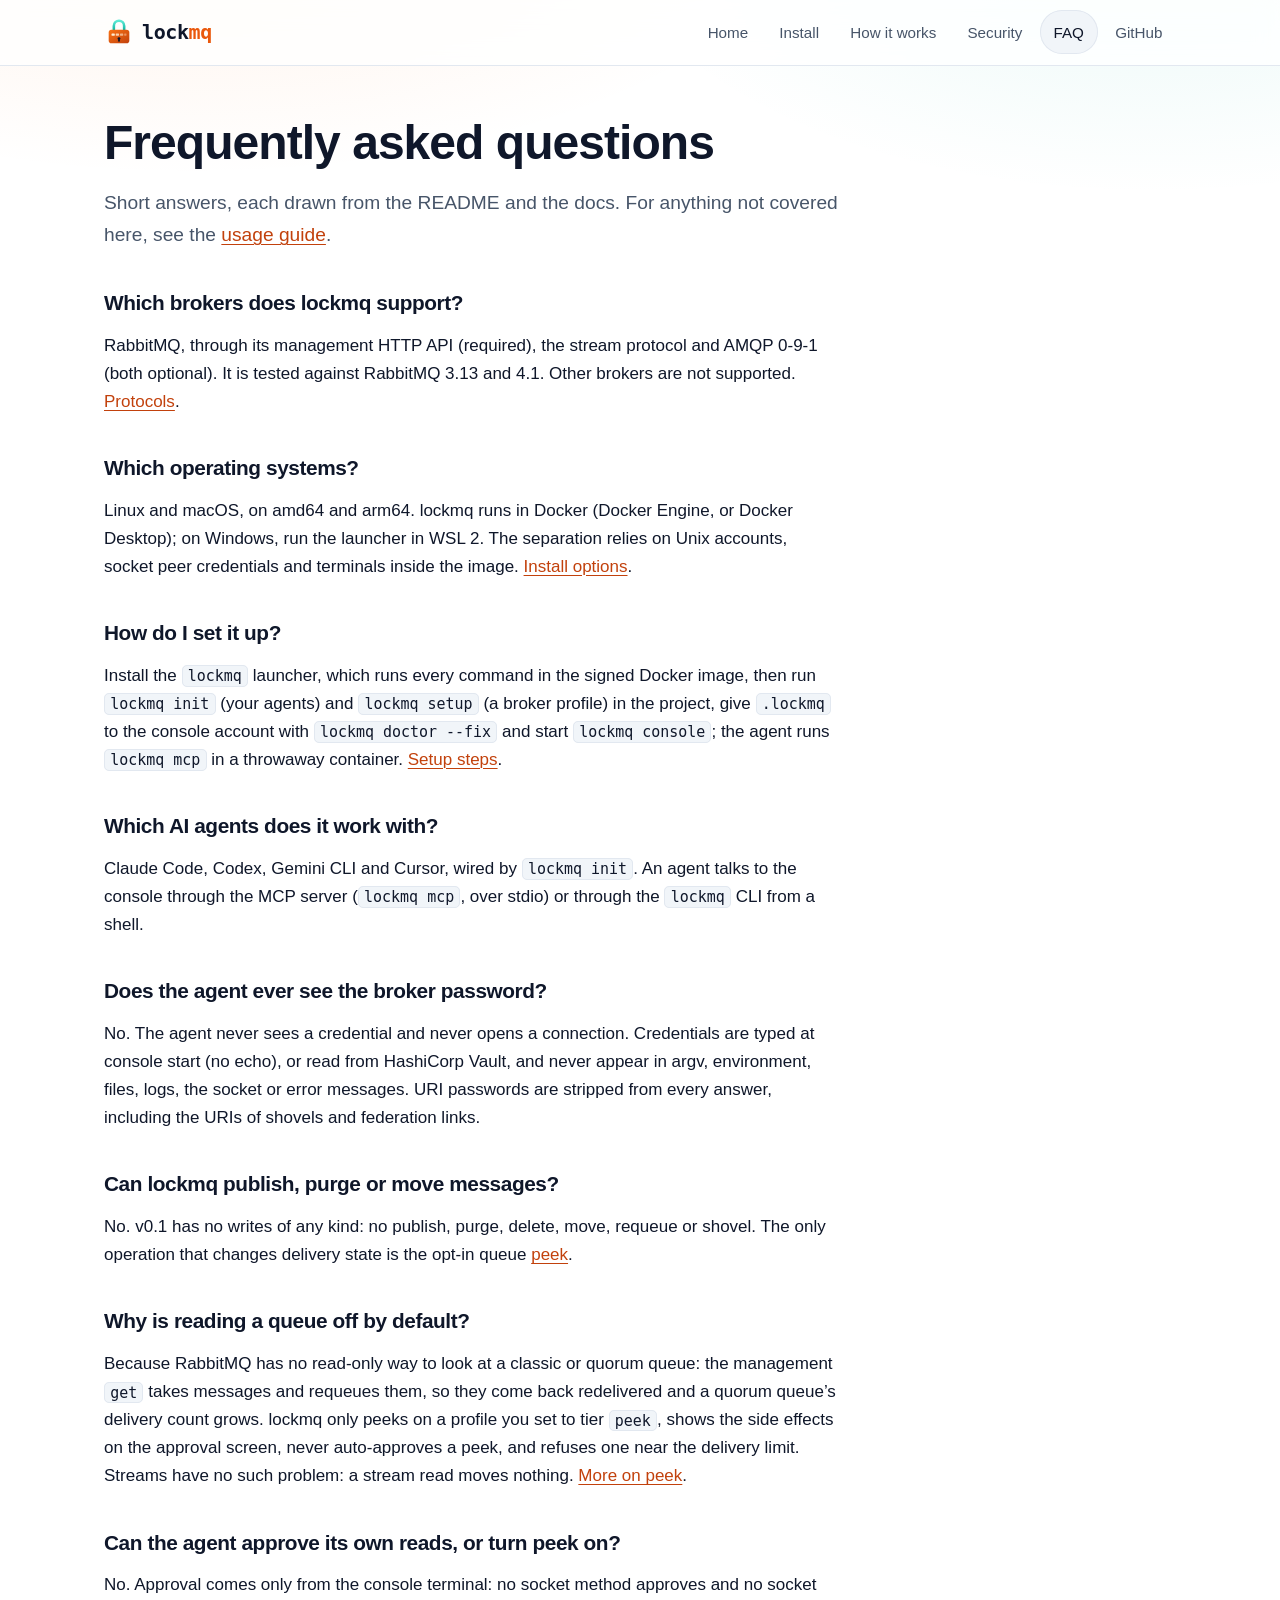
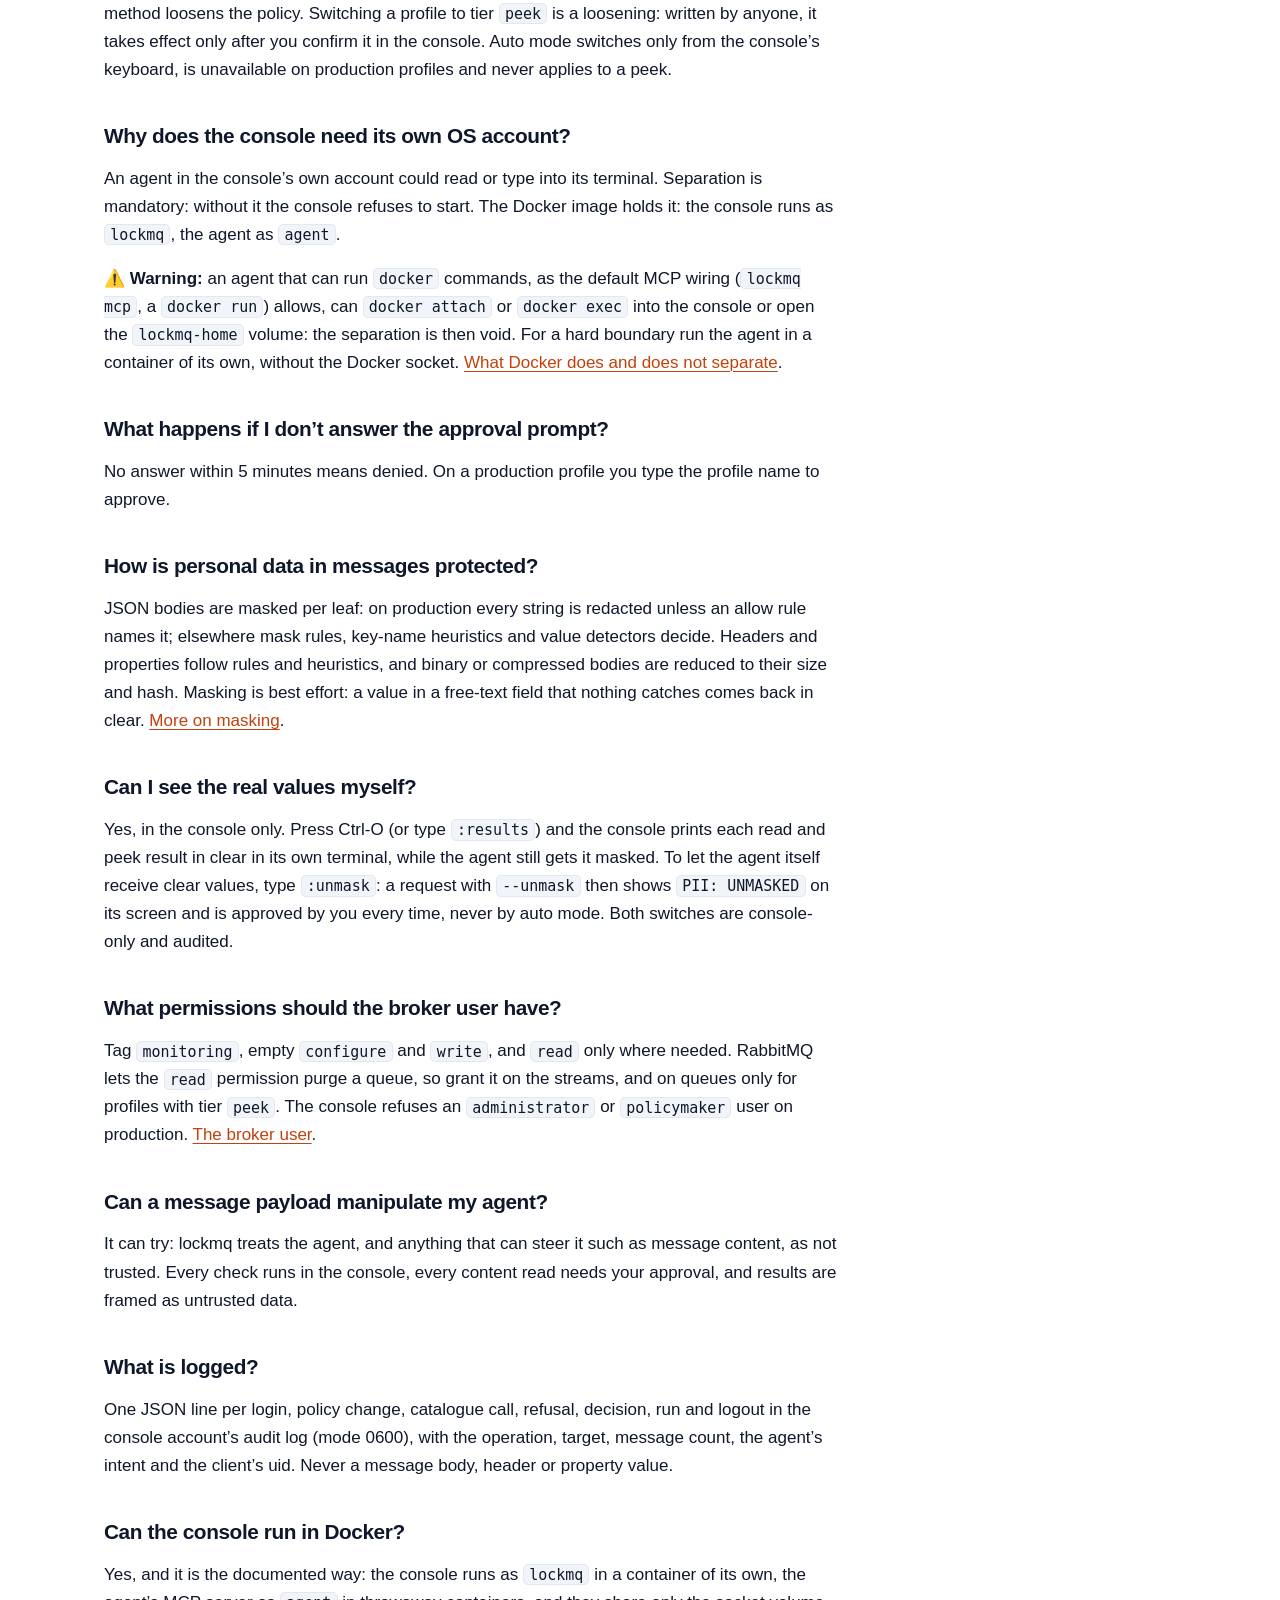
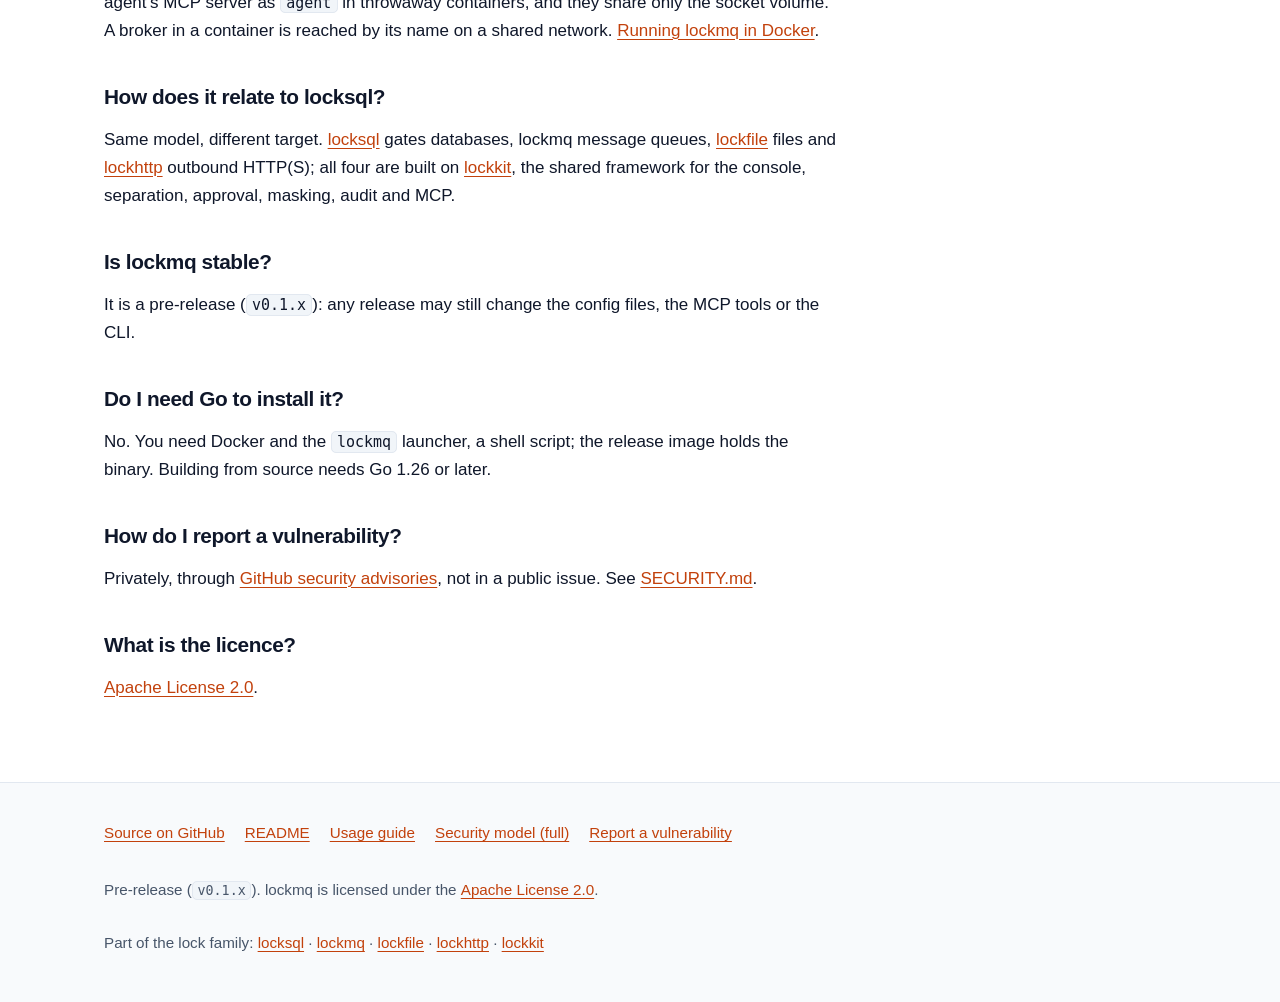
==== site/faq/index.html @ 29080b1c "Merge remote-tracking branch 'origin/main' into docs/add-lockhttp" ====
<!doctype html>
<html lang="en">
<head>
  <meta charset="utf-8">
  <meta name="viewport" content="width=device-width, initial-scale=1">
  <title>lockmq FAQ — brokers, agents, peek, masking, limits</title>
  <meta name="description" content="Answers on lockmq: supported brokers and platforms, agents, setup, credentials, approval, queue peek, masking limits, the purge caveat of the read permission, audit log and licence.">
  <meta name="color-scheme" content="light dark">
  <meta name="theme-color" content="#ffffff" media="(prefers-color-scheme: light)">
  <meta name="theme-color" content="#0f172a" media="(prefers-color-scheme: dark)">
  <link rel="canonical" href="https://davidgodefroid.github.io/lockmq/faq/">
  <meta property="og:type" content="website">
  <meta property="og:site_name" content="lockmq">
  <meta property="og:title" content="lockmq FAQ — brokers, agents, peek, masking, limits">
  <meta property="og:description" content="Answers on lockmq: supported brokers and platforms, agents, setup, credentials, approval, queue peek, masking limits and the purge caveat of the read permission.">
  <meta property="og:url" content="https://davidgodefroid.github.io/lockmq/faq/">
  <meta property="og:image" content="https://davidgodefroid.github.io/lockmq/assets/og.png">
  <meta property="og:image:type" content="image/png">
  <meta property="og:image:width" content="1200">
  <meta property="og:image:height" content="630">
  <meta property="og:image:alt" content="lockmq — Your AI reads the queue. You hold the key.">
  <meta property="og:locale" content="en_US">
  <meta name="twitter:card" content="summary_large_image">
  <meta name="twitter:title" content="lockmq FAQ — brokers, agents, peek, masking, limits">
  <meta name="twitter:description" content="Answers on lockmq: supported brokers and platforms, agents, setup, credentials, approval, queue peek, masking limits and the purge caveat of the read permission.">
  <meta name="twitter:image" content="https://davidgodefroid.github.io/lockmq/assets/og.png">
  <meta name="twitter:image:alt" content="lockmq — Your AI reads the queue. You hold the key.">
  <link rel="icon" href="../assets/logo.svg" type="image/svg+xml">
  <link rel="apple-touch-icon" href="../assets/apple-touch-icon.png">
  <link rel="stylesheet" href="../assets/style.css">
  <script src="../assets/anchors.js" defer></script>
</head>
<body>
  <a class="skip-link" href="#main">Skip to content</a>
  <header class="site-header">
    <div class="wrap">
      <a class="brand" href="../"><img src="../assets/logo.svg" alt="" width="32" height="32"><span class="wordmark">lock<span>mq</span></span></a>
      <nav class="site-nav" aria-label="Main">
        <ul>
          <li><a href="../">Home</a></li>
          <li><a href="../install/">Install</a></li>
          <li><a href="../how-it-works/">How it works</a></li>
          <li><a href="../security/">Security</a></li>
          <li><a href="../faq/" aria-current="page">FAQ</a></li>
          <li><a href="https://github.com/DavidGodefroid/lockmq">GitHub</a></li>
        </ul>
      </nav>
    </div>
  </header>
  <main id="main" tabindex="-1">
    <div class="wrap">

<h1>Frequently asked questions</h1>
<p class="lead prose">Short answers, each drawn from the README and the docs. For anything not covered here, see the <a href="https://github.com/DavidGodefroid/lockmq/blob/main/docs/usage.md">usage guide</a>.</p>
<div class="faq prose">
<section aria-labelledby="brokers">
  <h2 id="brokers">Which brokers does lockmq support?</h2>
  <p>RabbitMQ, through its management HTTP API (required), the stream protocol and AMQP 0-9-1 (both optional). It is tested against RabbitMQ 3.13 and 4.1. Other brokers are not supported. <a href="../how-it-works/#protocols">Protocols</a>.</p>
</section>
<section aria-labelledby="os">
  <h2 id="os">Which operating systems?</h2>
  <p>Linux and macOS, on amd64 and arm64. lockmq runs in Docker (Docker Engine, or Docker Desktop); on Windows, run the launcher in WSL 2. The separation relies on Unix accounts, socket peer credentials and terminals inside the image. <a href="../install/">Install options</a>.</p>
</section>
<section aria-labelledby="setup">
  <h2 id="setup">How do I set it up?</h2>
  <p>Install the <code>lockmq</code> launcher, which runs every command in the signed Docker image, then run <code>lockmq init</code> (your agents) and <code>lockmq setup</code> (a broker profile) in the project, give <code>.lockmq</code> to the console account with <code>lockmq doctor --fix</code> and start <code>lockmq console</code>; the agent runs <code>lockmq mcp</code> in a throwaway container. <a href="../install/">Setup steps</a>.</p>
</section>
<section aria-labelledby="agents">
  <h2 id="agents">Which AI agents does it work with?</h2>
  <p>Claude Code, Codex, Gemini CLI and Cursor, wired by <code>lockmq init</code>. An agent talks to the console through the MCP server (<code>lockmq mcp</code>, over stdio) or through the <code>lockmq</code> CLI from a shell.</p>
</section>
<section aria-labelledby="password">
  <h2 id="password">Does the agent ever see the broker password?</h2>
  <p>No. The agent never sees a credential and never opens a connection. Credentials are typed at console start (no echo), or read from HashiCorp Vault, and never appear in argv, environment, files, logs, the socket or error messages. URI passwords are stripped from every answer, including the URIs of shovels and federation links.</p>
</section>
<section aria-labelledby="writes">
  <h2 id="writes">Can lockmq publish, purge or move messages?</h2>
  <p>No. v0.1 has no writes of any kind: no publish, purge, delete, move, requeue or shovel. The only operation that changes delivery state is the opt-in queue <a href="#peek">peek</a>.</p>
</section>
<section aria-labelledby="peek">
  <h2 id="peek">Why is reading a queue off by default?</h2>
  <p>Because RabbitMQ has no read-only way to look at a classic or quorum queue: the management <code>get</code> takes messages and requeues them, so they come back redelivered and a quorum queue’s delivery count grows. lockmq only peeks on a profile you set to tier <code>peek</code>, shows the side effects on the approval screen, never auto-approves a peek, and refuses one near the delivery limit. Streams have no such problem: a stream read moves nothing. <a href="../how-it-works/#peek">More on peek</a>.</p>
</section>
<section aria-labelledby="self-approve">
  <h2 id="self-approve">Can the agent approve its own reads, or turn peek on?</h2>
  <p>No. Approval comes only from the console terminal: no socket method approves and no socket method loosens the policy. Switching a profile to tier <code>peek</code> is a loosening: written by anyone, it takes effect only after you confirm it in the console. Auto mode switches only from the console’s keyboard, is unavailable on production profiles and never applies to a peek.</p>
</section>
<section aria-labelledby="own-account">
  <h2 id="own-account">Why does the console need its own OS account?</h2>
  <p>An agent in the console’s own account could read or type into its terminal. Separation is mandatory: without it the console refuses to start. The Docker image holds it: the console runs as <code>lockmq</code>, the agent as <code>agent</code>.</p>
  <p><strong>⚠️ Warning:</strong> an agent that can run <code>docker</code> commands, as the default MCP wiring (<code>lockmq mcp</code>, a <code>docker run</code>) allows, can <code>docker attach</code> or <code>docker exec</code> into the console or open the <code>lockmq-home</code> volume: the separation is then void. For a hard boundary run the agent in a container of its own, without the Docker socket. <a href="https://github.com/DavidGodefroid/lockmq/blob/main/docs/docker.md#what-docker-does-and-does-not-separate">What Docker does and does not separate</a>.</p>
</section>
<section aria-labelledby="timeout">
  <h2 id="timeout">What happens if I don’t answer the approval prompt?</h2>
  <p>No answer within 5 minutes means denied. On a production profile you type the profile name to approve.</p>
</section>
<section aria-labelledby="pii">
  <h2 id="pii">How is personal data in messages protected?</h2>
  <p>JSON bodies are masked per leaf: on production every string is redacted unless an allow rule names it; elsewhere mask rules, key-name heuristics and value detectors decide. Headers and properties follow rules and heuristics, and binary or compressed bodies are reduced to their size and hash. Masking is best effort: a value in a free-text field that nothing catches comes back in clear. <a href="../how-it-works/#masking">More on masking</a>.</p>
</section>
<section aria-labelledby="see-values">
  <h2 id="see-values">Can I see the real values myself?</h2>
  <p>Yes, in the console only. Press Ctrl-O (or type <code>:results</code>) and the console prints each read and peek result in clear in its own terminal, while the agent still gets it masked. To let the agent itself receive clear values, type <code>:unmask</code>: a request with <code>--unmask</code> then shows <code>PII: UNMASKED</code> on its screen and is approved by you every time, never by auto mode. Both switches are console-only and audited.</p>
</section>
<section aria-labelledby="purge">
  <h2 id="purge">What permissions should the broker user have?</h2>
  <p>Tag <code>monitoring</code>, empty <code>configure</code> and <code>write</code>, and <code>read</code> only where needed. RabbitMQ lets the <code>read</code> permission purge a queue, so grant it on the streams, and on queues only for profiles with tier <code>peek</code>. The console refuses an <code>administrator</code> or <code>policymaker</code> user on production. <a href="../security/#broker-user">The broker user</a>.</p>
</section>
<section aria-labelledby="injection">
  <h2 id="injection">Can a message payload manipulate my agent?</h2>
  <p>It can try: lockmq treats the agent, and anything that can steer it such as message content, as not trusted. Every check runs in the console, every content read needs your approval, and results are framed as untrusted data.</p>
</section>
<section aria-labelledby="audit">
  <h2 id="audit">What is logged?</h2>
  <p>One JSON line per login, policy change, catalogue call, refusal, decision, run and logout in the console account’s audit log (mode 0600), with the operation, target, message count, the agent’s intent and the client’s uid. Never a message body, header or property value.</p>
</section>
<section aria-labelledby="docker">
  <h2 id="docker">Can the console run in Docker?</h2>
  <p>Yes, and it is the documented way: the console runs as <code>lockmq</code> in a container of its own, the agent’s MCP server as <code>agent</code> in throwaway containers, and they share only the socket volume. A broker in a container is reached by its name on a shared network. <a href="https://github.com/DavidGodefroid/lockmq/blob/main/docs/docker.md">Running lockmq in Docker</a>.</p>
</section>
<section aria-labelledby="family">
  <h2 id="family">How does it relate to locksql?</h2>
  <p>Same model, different target. <a href="https://github.com/DavidGodefroid/locksql">locksql</a> gates databases, lockmq message queues, <a href="https://github.com/DavidGodefroid/lockfile">lockfile</a> files and <a href="https://github.com/DavidGodefroid/lockhttp">lockhttp</a> outbound HTTP(S); all four are built on <a href="https://github.com/DavidGodefroid/lockkit">lockkit</a>, the shared framework for the console, separation, approval, masking, audit and MCP.</p>
</section>
<section aria-labelledby="stable">
  <h2 id="stable">Is lockmq stable?</h2>
  <p>It is a pre-release (<code>v0.1.x</code>): any release may still change the config files, the MCP tools or the CLI.</p>
</section>
<section aria-labelledby="go">
  <h2 id="go">Do I need Go to install it?</h2>
  <p>No. You need Docker and the <code>lockmq</code> launcher, a shell script; the release image holds the binary. Building from source needs Go 1.26 or later.</p>
</section>
<section aria-labelledby="report">
  <h2 id="report">How do I report a vulnerability?</h2>
  <p>Privately, through <a href="https://github.com/DavidGodefroid/lockmq/security/advisories/new">GitHub security advisories</a>, not in a public issue. See <a href="https://github.com/DavidGodefroid/lockmq/blob/main/SECURITY.md">SECURITY.md</a>.</p>
</section>
<section aria-labelledby="licence">
  <h2 id="licence">What is the licence?</h2>
  <p><a href="https://github.com/DavidGodefroid/lockmq/blob/main/LICENSE">Apache License 2.0</a>.</p>
</section>
</div>

    </div>
  </main>
  <footer class="site-footer">
    <div class="wrap">
      <ul>
        <li><a href="https://github.com/DavidGodefroid/lockmq">Source on GitHub</a></li>
        <li><a href="https://github.com/DavidGodefroid/lockmq/blob/main/README.md">README</a></li>
        <li><a href="https://github.com/DavidGodefroid/lockmq/blob/main/docs/usage.md">Usage guide</a></li>
        <li><a href="https://github.com/DavidGodefroid/lockmq/blob/main/docs/security-model.md">Security model (full)</a></li>
        <li><a href="https://github.com/DavidGodefroid/lockmq/blob/main/SECURITY.md">Report a vulnerability</a></li>
      </ul>
      <p>Pre-release (<code>v0.1.x</code>). lockmq is licensed under the <a href="https://github.com/DavidGodefroid/lockmq/blob/main/LICENSE">Apache License 2.0</a>.</p>
      <p class="family-line">Part of the lock family: <a href="https://github.com/DavidGodefroid/locksql">locksql</a> · <a href="https://github.com/DavidGodefroid/lockmq">lockmq</a> · <a href="https://github.com/DavidGodefroid/lockfile">lockfile</a> · <a href="https://github.com/DavidGodefroid/lockhttp">lockhttp</a> · <a href="https://github.com/DavidGodefroid/lockkit">lockkit</a></p>
    </div>
  </footer>
</body>
</html>
---- site/assets/style.css ----
/* lockmq site — one stylesheet, no build step, no external resources.
   Palette taken from assets/logo.svg: orange body, teal shackle. */

:root {
  color-scheme: light dark;
  --bg: #ffffff;
  --bg-glow: rgba(249, 115, 22, 0.12);
  --bg-glow-2: rgba(20, 184, 166, 0.10);
  --surface: #f8fafc;
  --surface-2: #f1f5f9;
  --text: #0f172a;
  --muted: #475569;
  --border: #e2e8f0;
  --link: #c2410c;
  --link-hover: #9a3412;
  --accent: #ea580c;
  --accent-2: #14b8a6;
  --key: #0f766e;
  --focus: #ea580c;
  --term-bg: #0f172a;
  --term-bar: #1e293b;
  --term-text: #e2e8f0;
  --term-border: #1e293b;
  --limit-bg: #fffbeb;
  --limit-border: #b45309;
  --yes: #0f766e;
  --yes-bg: #ccfbf1;
  --no: #b91c1c;
  --no-bg: #fee2e2;
  --header-bg: rgba(255, 255, 255, 0.82);
  --shadow: 0 1px 2px rgba(15, 23, 42, 0.06), 0 8px 24px rgba(15, 23, 42, 0.06);
  --shadow-lg: 0 24px 60px -12px rgba(194, 65, 12, 0.35);
  --mono: ui-monospace, SFMono-Regular, Menlo, Consolas, "DejaVu Sans Mono", "Liberation Mono", monospace;
  --sans: -apple-system, BlinkMacSystemFont, "Segoe UI", Roboto, "Helvetica Neue", Arial, "Noto Sans", sans-serif;
  --radius: 12px;
  --max: 70rem;
}

@media (prefers-color-scheme: dark) {
  :root {
    --bg: #0b1120;
    --bg-glow: rgba(249, 115, 22, 0.18);
    --bg-glow-2: rgba(45, 212, 191, 0.10);
    --surface: #111a2e;
    --surface-2: #1e293b;
    --text: #f1f5f9;
    --muted: #94a3b8;
    --border: #253047;
    --link: #fdba74;
    --link-hover: #fed7aa;
    --accent: #fb923c;
    --accent-2: #5eead4;
    --key: #5eead4;
    --focus: #5eead4;
    --term-bg: #020617;
    --term-bar: #0f172a;
    --term-text: #e2e8f0;
    --term-border: #253047;
    --limit-bg: #1f1a10;
    --limit-border: #f59e0b;
    --yes: #5eead4;
    --yes-bg: rgba(45, 212, 191, 0.12);
    --no: #fca5a5;
    --no-bg: rgba(248, 113, 113, 0.12);
    --header-bg: rgba(11, 17, 32, 0.8);
    --shadow: 0 1px 2px rgba(0, 0, 0, 0.3), 0 8px 24px rgba(0, 0, 0, 0.25);
    --shadow-lg: 0 30px 80px -20px rgba(249, 115, 22, 0.4);
  }
}

*, *::before, *::after { box-sizing: border-box; }

html { -webkit-text-size-adjust: 100%; text-size-adjust: 100%; }

body {
  margin: 0;
  background:
    radial-gradient(60rem 30rem at 15% -10rem, var(--bg-glow), transparent 70%),
    radial-gradient(50rem 26rem at 90% -6rem, var(--bg-glow-2), transparent 70%),
    var(--bg);
  background-repeat: no-repeat;
  color: var(--text);
  font-family: var(--sans);
  font-size: 1.0625rem;
  line-height: 1.65;
  overflow-wrap: break-word;
}

img, svg { max-width: 100%; height: auto; }

a { color: var(--link); text-underline-offset: 0.18em; text-decoration-thickness: 1px; }
a:hover { color: var(--link-hover); text-decoration-thickness: 2px; }

:focus-visible {
  outline: 3px solid var(--focus);
  outline-offset: 2px;
  border-radius: 4px;
}

.skip-link {
  position: absolute;
  left: 1rem;
  top: -100px;
  z-index: 20;
  padding: 0.5rem 1rem;
  background: var(--text);
  color: var(--bg);
  border-radius: var(--radius);
  font-weight: 600;
}
.skip-link:focus { top: 0.75rem; color: var(--bg); }

.visually-hidden {
  position: absolute !important;
  width: 1px; height: 1px;
  margin: -1px; padding: 0; border: 0;
  overflow: hidden;
  clip: rect(0 0 0 0);
  white-space: nowrap;
}

.wrap {
  width: 100%;
  max-width: var(--max);
  margin: 0 auto;
  padding: 0 1rem;
}

/* Header and navigation */
.site-header {
  z-index: 10;
  border-bottom: 1px solid var(--border);
  background: var(--header-bg);
  -webkit-backdrop-filter: saturate(1.6) blur(12px);
  backdrop-filter: saturate(1.6) blur(12px);
}
.site-header .wrap {
  display: flex;
  flex-wrap: wrap;
  align-items: center;
  justify-content: space-between;
  gap: 0.5rem 1.5rem;
  padding-top: 0.65rem;
  padding-bottom: 0.65rem;
}
.brand {
  display: inline-flex;
  align-items: center;
  gap: 0.5rem;
  color: var(--text);
  text-decoration: none;
  font-family: var(--mono);
  font-weight: 700;
  font-size: 1.25rem;
  letter-spacing: -0.02em;
}
.brand .wordmark span { color: var(--accent); }
.brand:hover { color: var(--text); }
.brand img { width: 30px; height: 30px; }

.site-nav ul {
  display: flex;
  flex-wrap: wrap;
  gap: 0.25rem;
  margin: 0;
  padding: 0;
  list-style: none;
}
.site-nav li + li { margin-top: 0; }
.site-nav a {
  display: inline-block;
  padding: 0.35rem 0.7rem;
  border-radius: 999px;
  color: var(--muted);
  text-decoration: none;
  font-size: 0.95rem;
  font-weight: 500;
}
.site-nav a:hover { color: var(--text); background: var(--surface-2); }
.site-nav a[aria-current="page"] {
  color: var(--text);
  background: var(--surface-2);
  box-shadow: inset 0 0 0 1px var(--border);
}

/* Main content */
main { display: block; padding-bottom: 4rem; }
main > .wrap > h1:first-child { margin-top: 3rem; }

h1, h2, h3 { line-height: 1.2; letter-spacing: -0.02em; }
[id] { scroll-margin-top: 5rem; }
h1 { font-size: clamp(2rem, 6vw, 3rem); margin: 2rem 0 1rem; font-weight: 800; }
h2 {
  font-size: clamp(1.5rem, 4vw, 2rem);
  margin: 4.5rem 0 1rem;
  font-weight: 750;
}
h2::before {
  content: "";
  display: block;
  width: 2.5rem;
  height: 4px;
  margin-bottom: 0.9rem;
  border-radius: 2px;
  background: linear-gradient(90deg, var(--accent), var(--accent-2));
}
h3 { font-size: 1.2rem; margin: 1.75rem 0 0.5rem; }

/* Section links (assets/anchors.js) */
.has-anchor { cursor: pointer; }
.heading-anchor {
  margin-left: 0.4em;
  color: var(--muted);
  font-weight: 600;
  text-decoration: none;
  opacity: 0;
  transition: opacity 0.15s ease;
}
.has-anchor:hover .heading-anchor,
.heading-anchor:focus-visible { opacity: 1; color: var(--link); }
@media (hover: none) { .heading-anchor { opacity: 0.6; } }
.anchor-toast {
  position: fixed;
  left: 50%;
  bottom: 1.5rem;
  z-index: 30;
  transform: translateX(-50%);
  padding: 0.45rem 0.9rem;
  border-radius: var(--radius);
  background: var(--text);
  color: var(--bg);
  font-size: 0.9rem;
  font-weight: 600;
  opacity: 0;
  pointer-events: none;
  transition: opacity 0.2s ease;
}
.anchor-toast:empty { display: none; }
.anchor-toast.is-visible { opacity: 1; }

.prose { max-width: 46rem; }
.lead { font-size: 1.2rem; color: var(--muted); }

p, ul, ol { margin: 0 0 1rem; }
li + li { margin-top: 0.35rem; }

code {
  font-family: var(--mono);
  font-size: 0.88em;
  background: var(--surface-2);
  border: 1px solid var(--border);
  border-radius: 5px;
  padding: 0.05em 0.35em;
}

pre {
  margin: 0 0 1.25rem;
  padding: 1rem 1.15rem;
  max-width: 100%;
  overflow-x: auto;
  background: var(--term-bg);
  color: var(--term-text);
  border: 1px solid var(--term-border);
  border-radius: var(--radius);
  box-shadow: var(--shadow);
  font-family: var(--mono);
  font-size: 0.85rem;
  line-height: 1.55;
  tab-size: 4;
}
pre code {
  background: none;
  border: 0;
  padding: 0;
  font-size: inherit;
  color: inherit;
}
pre:focus-visible { outline-offset: 3px; }
pre.diagram { line-height: 1.25; }
.cmt { color: #94a3b8; }

/* A terminal window: a title bar with three dots above the code. */
pre.term {
  position: relative;
  padding-top: 2.6rem;
  background:
    radial-gradient(circle at 1.1rem 0.95rem, #f87171 0.3rem, transparent 0.32rem),
    radial-gradient(circle at 2rem 0.95rem, #fbbf24 0.3rem, transparent 0.32rem),
    radial-gradient(circle at 2.9rem 0.95rem, #34d399 0.3rem, transparent 0.32rem),
    linear-gradient(var(--term-bar), var(--term-bar)) top / 100% 1.9rem no-repeat,
    var(--term-bg);
  background-repeat: no-repeat;
  background-attachment: local;
}

figure { margin: 0 0 1.5rem; }
figcaption { color: var(--muted); font-size: 0.95rem; margin-top: 0.75rem; }

blockquote {
  margin: 0 0 1rem;
  padding: 0.75rem 1.25rem;
  border-left: 4px solid var(--accent);
  border-radius: 0 var(--radius) var(--radius) 0;
  background: var(--surface);
  color: var(--text);
  font-size: 1.1rem;
  font-weight: 500;
}
blockquote p { margin: 0; }

/* Hero */
.hero {
  padding: 4.5rem 0 1rem;
  text-align: center;
}
.hero h1 {
  margin: 1.25rem auto 1.25rem;
  font-size: clamp(2.3rem, 7vw, 4rem);
  line-height: 1.08;
  letter-spacing: -0.035em;
}
.hero h1 .key {
  color: var(--key);
  background: linear-gradient(90deg, var(--accent), var(--accent-2));
  -webkit-background-clip: text;
  background-clip: text;
  -webkit-text-fill-color: transparent;
}
.hero .lead {
  max-width: 40rem;
  margin: 0 auto 1rem;
  font-size: clamp(1.15rem, 2.4vw, 1.35rem);
}
.hero .intro {
  max-width: 44rem;
  margin: 0 auto;
  color: var(--muted);
}
.hero .actions, .hero .facts { justify-content: center; }

.eyebrow { margin: 0; }
.eyebrow a {
  display: inline-flex;
  align-items: center;
  gap: 0.6rem;
  padding: 0.25rem 0.85rem 0.25rem 0.3rem;
  border: 1px solid var(--border);
  border-radius: 999px;
  background: var(--surface);
  color: var(--muted);
  font-size: 0.9rem;
  text-decoration: none;
}
.eyebrow a:hover { color: var(--text); border-color: var(--accent); }
.badge {
  padding: 0.05rem 0.55rem;
  border-radius: 999px;
  background: linear-gradient(90deg, #c2410c, #9a3412);
  color: #ffffff;
  font-weight: 700;
  font-size: 0.8rem;
}

.facts {
  display: flex;
  flex-wrap: wrap;
  gap: 0.5rem;
  margin: 1rem 0 0;
  padding: 0;
  list-style: none;
}
.facts li {
  margin: 0;
  padding: 0.2rem 0.75rem;
  border: 1px solid var(--border);
  border-radius: 999px;
  background: var(--surface);
  font-size: 0.875rem;
  color: var(--muted);
}

.actions { display: flex; flex-wrap: wrap; gap: 0.75rem; margin: 2rem 0 1.5rem; }
.button {
  display: inline-block;
  padding: 0.7rem 1.3rem;
  border-radius: 999px;
  border: 1px solid var(--border);
  color: var(--text);
  text-decoration: none;
  font-weight: 600;
  background: var(--surface);
  transition: border-color 0.15s, transform 0.15s, box-shadow 0.15s;
}
.button:hover { color: var(--text); border-color: var(--accent); }
.button.primary {
  background: linear-gradient(135deg, #c2410c, #9a3412);
  border-color: transparent;
  color: #ffffff;
  box-shadow: 0 8px 20px -6px rgba(194, 65, 12, 0.55);
}
.button.primary:hover { color: #ffffff; box-shadow: 0 10px 26px -6px rgba(194, 65, 12, 0.7); }

.notice {
  display: inline-block;
  padding: 0.35rem 0.75rem;
  border-radius: 6px;
  background: var(--surface-2);
  border: 1px solid var(--border);
  font-size: 0.95rem;
}

/* Demo */
.demo-section { margin-top: 2.5rem; }
/* The animated SVG breaks out of the text column: as wide as the window
   allows (94vw, at most its 1200px drawing), and never taller than the
   window minus the header, so it is always seen whole. */
figure.demo {
  position: relative;
  left: 50%;
  width: min(94vw, 1200px, calc((100vh - 6rem) * 1200 / 640));
  width: min(94vw, 1200px, calc((100svh - 6rem) * 1200 / 640));
  margin: 0 0 1.5rem;
  transform: translateX(-50%);
}
.demo-frame {
  border-radius: var(--radius);
  background: var(--term-bg);
  box-shadow: var(--shadow-lg);
}
figure.demo img {
  display: block;
  width: 100%;
  height: auto;
  aspect-ratio: 1200 / 640;
  border-radius: var(--radius);
}
.demo-hint { display: none; }
figure.demo figcaption { max-width: 52rem; margin: 1rem auto 0; text-align: center; }

/* Cards */
.cards {
  display: grid;
  grid-template-columns: repeat(auto-fit, minmax(min(100%, 15.5rem), 1fr));
  gap: 1rem;
  margin: 1.5rem 0 1rem;
  padding: 0;
  list-style: none;
}
.cards > li {
  margin: 0;
  padding: 1.25rem 1.25rem 1.3rem;
  background: var(--surface);
  border: 1px solid var(--border);
  border-radius: var(--radius);
  box-shadow: var(--shadow);
  transition: border-color 0.15s, transform 0.15s;
}
.cards > li:hover { border-color: var(--accent); }
.cards .icon {
  display: inline-grid;
  place-items: center;
  width: 2.5rem;
  height: 2.5rem;
  margin-bottom: 0.75rem;
  border-radius: 10px;
  background: var(--surface-2);
  border: 1px solid var(--border);
  font-size: 1.25rem;
  line-height: 1;
}
.cards h3 { margin-top: 0; font-size: 1.1rem; }
.cards p { margin: 0; color: var(--muted); font-size: 0.975rem; }

/* The lock family: the current product's card is marked. */
.cards.family > li { position: relative; }
.cards.family a { font-family: var(--mono); font-weight: 700; }
.cards.family > li[aria-current] { border-color: var(--accent); box-shadow: 0 0 0 1px var(--accent), var(--shadow); }
.cards.family .here {
  display: inline-block;
  margin-left: 0.5rem;
  padding: 0.05rem 0.5rem;
  border-radius: 999px;
  background: var(--surface-2);
  border: 1px solid var(--border);
  color: var(--muted);
  font-family: var(--sans);
  font-size: 0.75rem;
  font-weight: 600;
  vertical-align: 0.15em;
}
.site-footer .family-line { margin-top: 0.5rem; }

/* Tables */
.table-wrap {
  max-width: 100%;
  overflow-x: auto;
  margin: 0 0 1.25rem;
  border: 1px solid var(--border);
  border-radius: var(--radius);
  box-shadow: var(--shadow);
  /* Scroll hint: an edge shadow appears on the side that has more content. */
  background:
    linear-gradient(to right, var(--bg) 30%, transparent) left / 2rem 100% no-repeat local,
    linear-gradient(to left, var(--bg) 30%, transparent) right / 2rem 100% no-repeat local,
    radial-gradient(farthest-side at 0 50%, rgba(0,0,0,.22), transparent) left / 0.75rem 100% no-repeat scroll,
    radial-gradient(farthest-side at 100% 50%, rgba(0,0,0,.22), transparent) right / 0.75rem 100% no-repeat scroll,
    var(--bg);
}
table { border-collapse: collapse; width: 100%; font-size: 0.95rem; }
caption {
  text-align: left;
  padding: 0.7rem 0.9rem;
  font-weight: 600;
  color: var(--muted);
  caption-side: top;
}
th, td {
  padding: 0.6rem 0.9rem;
  text-align: left;
  vertical-align: top;
  border-top: 1px solid var(--border);
}
thead th { background: var(--surface-2); border-top: 0; }
tbody tr:hover { background: var(--surface); }
td.yes, td.no { white-space: nowrap; }
td.yes::before, td.no::before {
  display: inline-grid;
  place-items: center;
  width: 1.35rem;
  height: 1.35rem;
  margin-right: 0.45rem;
  border-radius: 999px;
  font-size: 0.8rem;
  font-weight: 800;
  vertical-align: -0.1em;
}
td.yes { color: var(--yes); font-weight: 600; }
td.yes::before { content: "✓"; background: var(--yes-bg); }
td.no { color: var(--no); font-weight: 600; }
td.no::before { content: "✕"; background: var(--no-bg); }
.engines td, .engines th { min-width: 9rem; }
.engines td:first-child, .engines th:first-child { min-width: 0; }

/* Limits: kept prominent */
.limits {
  margin: 3rem 0 2rem;
  padding: 0.25rem 1.25rem 1rem;
  background: var(--limit-bg);
  border: 1px solid var(--border);
  border-left: 5px solid var(--limit-border);
  border-radius: var(--radius);
}
.limits > h2 { margin-top: 1.25rem; }
.limits > h2::before { background: var(--limit-border); }

.steps { padding-left: 1.4rem; }
.steps > li { padding-left: 0.25rem; }
.steps > li + li { margin-top: 0.75rem; }

.more {
  padding: 1rem 1.25rem;
  background: var(--surface);
  border: 1px solid var(--border);
  border-radius: var(--radius);
}
.more ul { margin: 0; }

/* FAQ */
.faq h2 { font-size: 1.3rem; margin-top: 2.5rem; }
.faq h2::before { display: none; }

/* Footer */
.site-footer {
  border-top: 1px solid var(--border);
  background: var(--surface);
  color: var(--muted);
  font-size: 0.95rem;
}
.site-footer .wrap { padding-top: 1.75rem; padding-bottom: 2.25rem; }
.site-footer ul {
  display: flex;
  flex-wrap: wrap;
  gap: 0.5rem 1.25rem;
  margin: 0 0 0.75rem;
  padding: 0;
  list-style: none;
}
.site-footer li + li { margin-top: 0; }
.site-footer p { margin: 0; }
/* The footer's inline links stand alone, not in running text: a taller
   line gives them a 44px tap target too. */
.site-footer p a { display: inline-block; padding: 0.75rem 0; line-height: 1.4; }

@media (min-width: 48rem) {
  .site-header { position: sticky; top: 0; }
  .wrap { padding: 0 1.5rem; }
  pre { font-size: 0.9rem; }
}

/* Phones: brand on the first row, the navigation on a second row that
   scrolls sideways (no scrollbar, a fade on the right edge); anchors.js
   scrolls the current page's link into view. */
@media (max-width: 47.99rem) {
  .site-header .wrap { row-gap: 0; padding-top: 0.25rem; padding-bottom: 0.25rem; }
  .site-nav { width: calc(100% + 2rem); margin: 0 -1rem; }
  .site-nav ul {
    flex-wrap: nowrap;
    overflow-x: auto;
    padding: 0 2.5rem 0 1rem;
    scrollbar-width: none;
    -webkit-mask-image: linear-gradient(to right, #000 calc(100% - 2.5rem), transparent);
    mask-image: linear-gradient(to right, #000 calc(100% - 2.5rem), transparent);
  }
  .site-nav ul::-webkit-scrollbar { display: none; }
  .site-nav li { flex: none; }
  .site-nav a { white-space: nowrap; }
}

@media (max-width: 40rem) {
  .hero { padding-top: 2.5rem; }
  .hero h1 br { display: none; }
  h2 { margin-top: 3.25rem; }

  /* Scaled to a phone, the demo's terminal text would be 3px high: keep
     it at a readable 900px and let it scroll sideways inside its frame. */
  figure.demo { left: 0; width: 100%; transform: none; }
  .demo-frame { overflow-x: auto; overscroll-behavior-x: contain; }
  figure.demo img { width: 56.25rem; max-width: none; }
  .demo-hint { display: block; margin: 0.5rem 0 0; color: var(--muted); font-size: 0.9rem; text-align: center; }

  /* Tables: tighter cells so the yes/no columns fit beside the labels. */
  th, td { padding: 0.55rem 0.6rem; }
  td.yes::before, td.no::before { margin-right: 0.3rem; }
}

/* Every link and control that is not inside a sentence gets a tap target
   of at least 44 x 44 px; not tied to (pointer: coarse), which hybrid
   devices do not always report. */
.brand, .site-nav a, .eyebrow a, .site-footer li a, .skip-link {
  display: inline-flex;
  align-items: center;
  min-height: 44px;
}
.site-nav a { padding: 0 0.85rem; }
.site-footer ul { gap: 0 1.25rem; }
.heading-anchor {
  display: inline-flex;
  align-items: center;
  justify-content: center;
  min-width: 44px;
  min-height: 44px;
  margin: -0.75rem 0 -0.75rem 0.1em;
  vertical-align: middle;
}

@media (prefers-reduced-motion: no-preference) {
  html { scroll-behavior: smooth; }
  .button:hover, .cards > li:hover { transform: translateY(-2px); }
}

@media print {
  .site-header { position: static; }
  .site-nav, .skip-link, .actions { display: none; }
  pre { white-space: pre-wrap; }
}
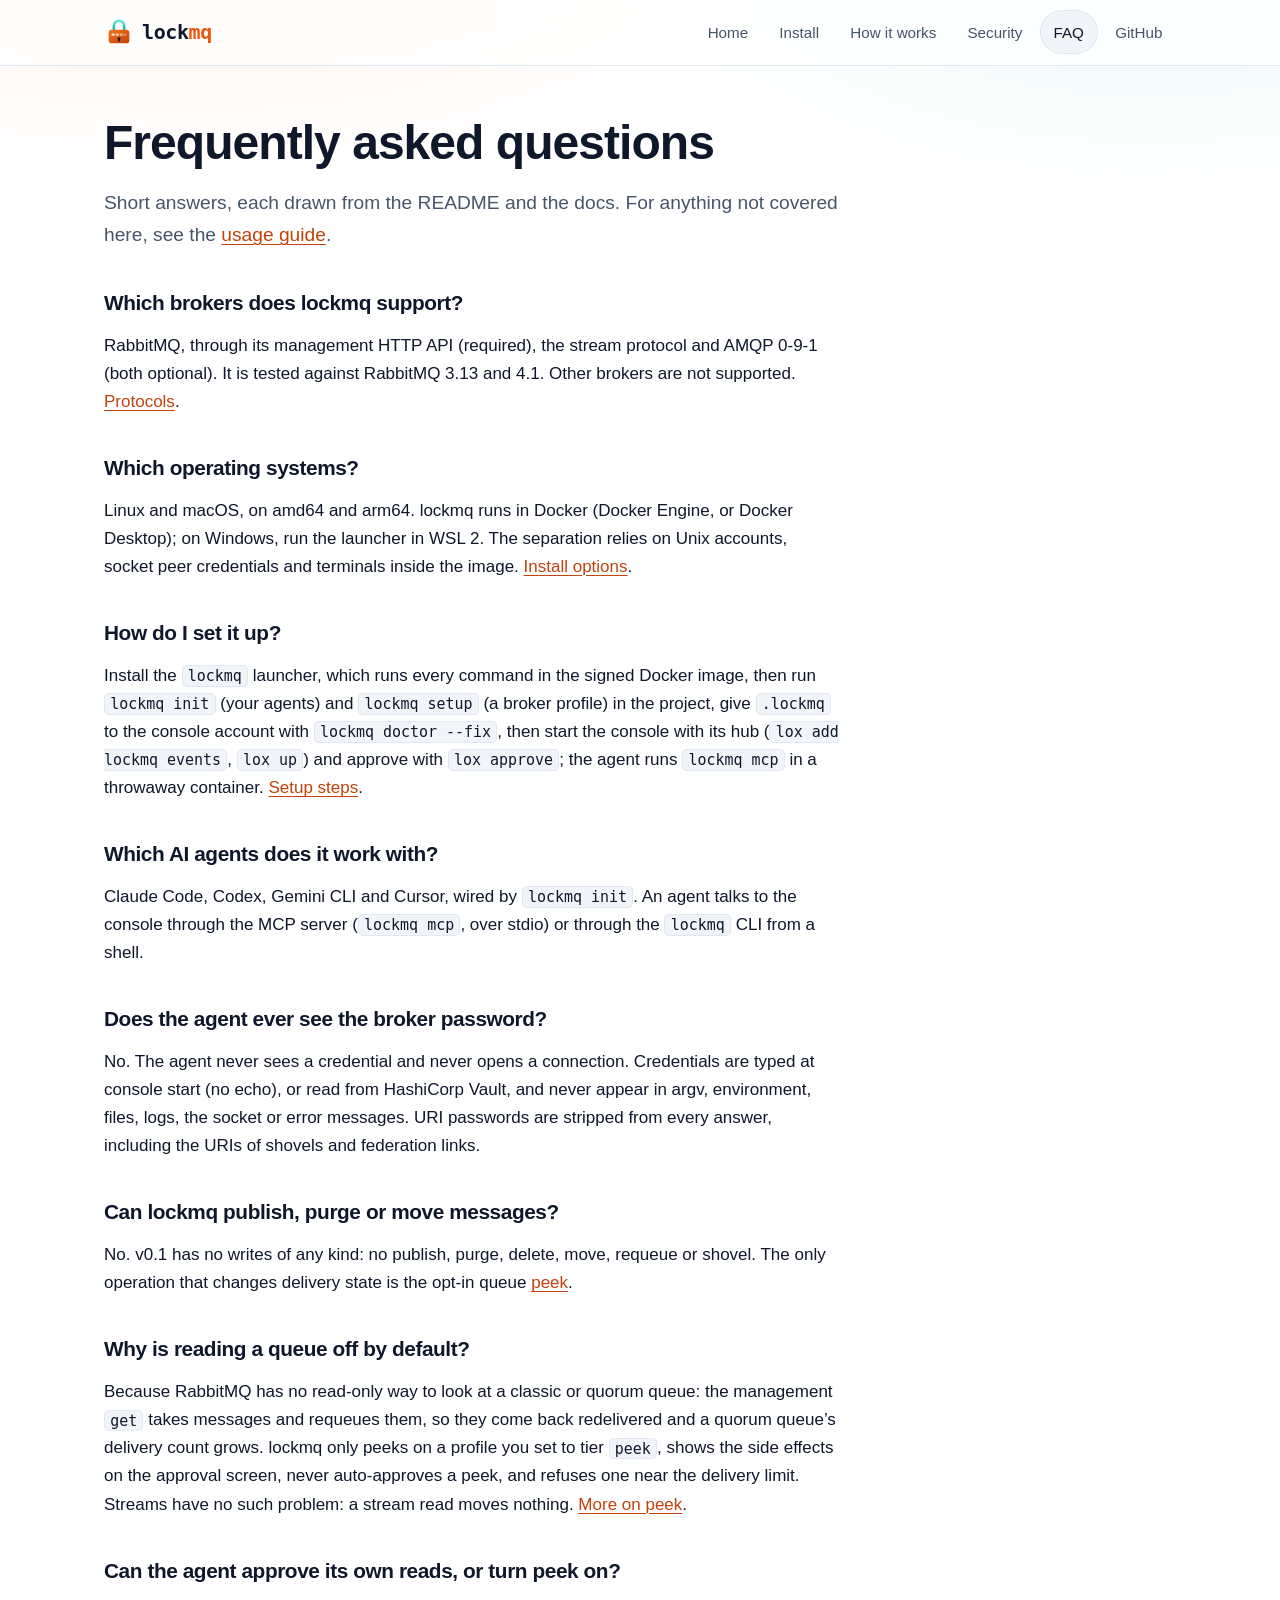
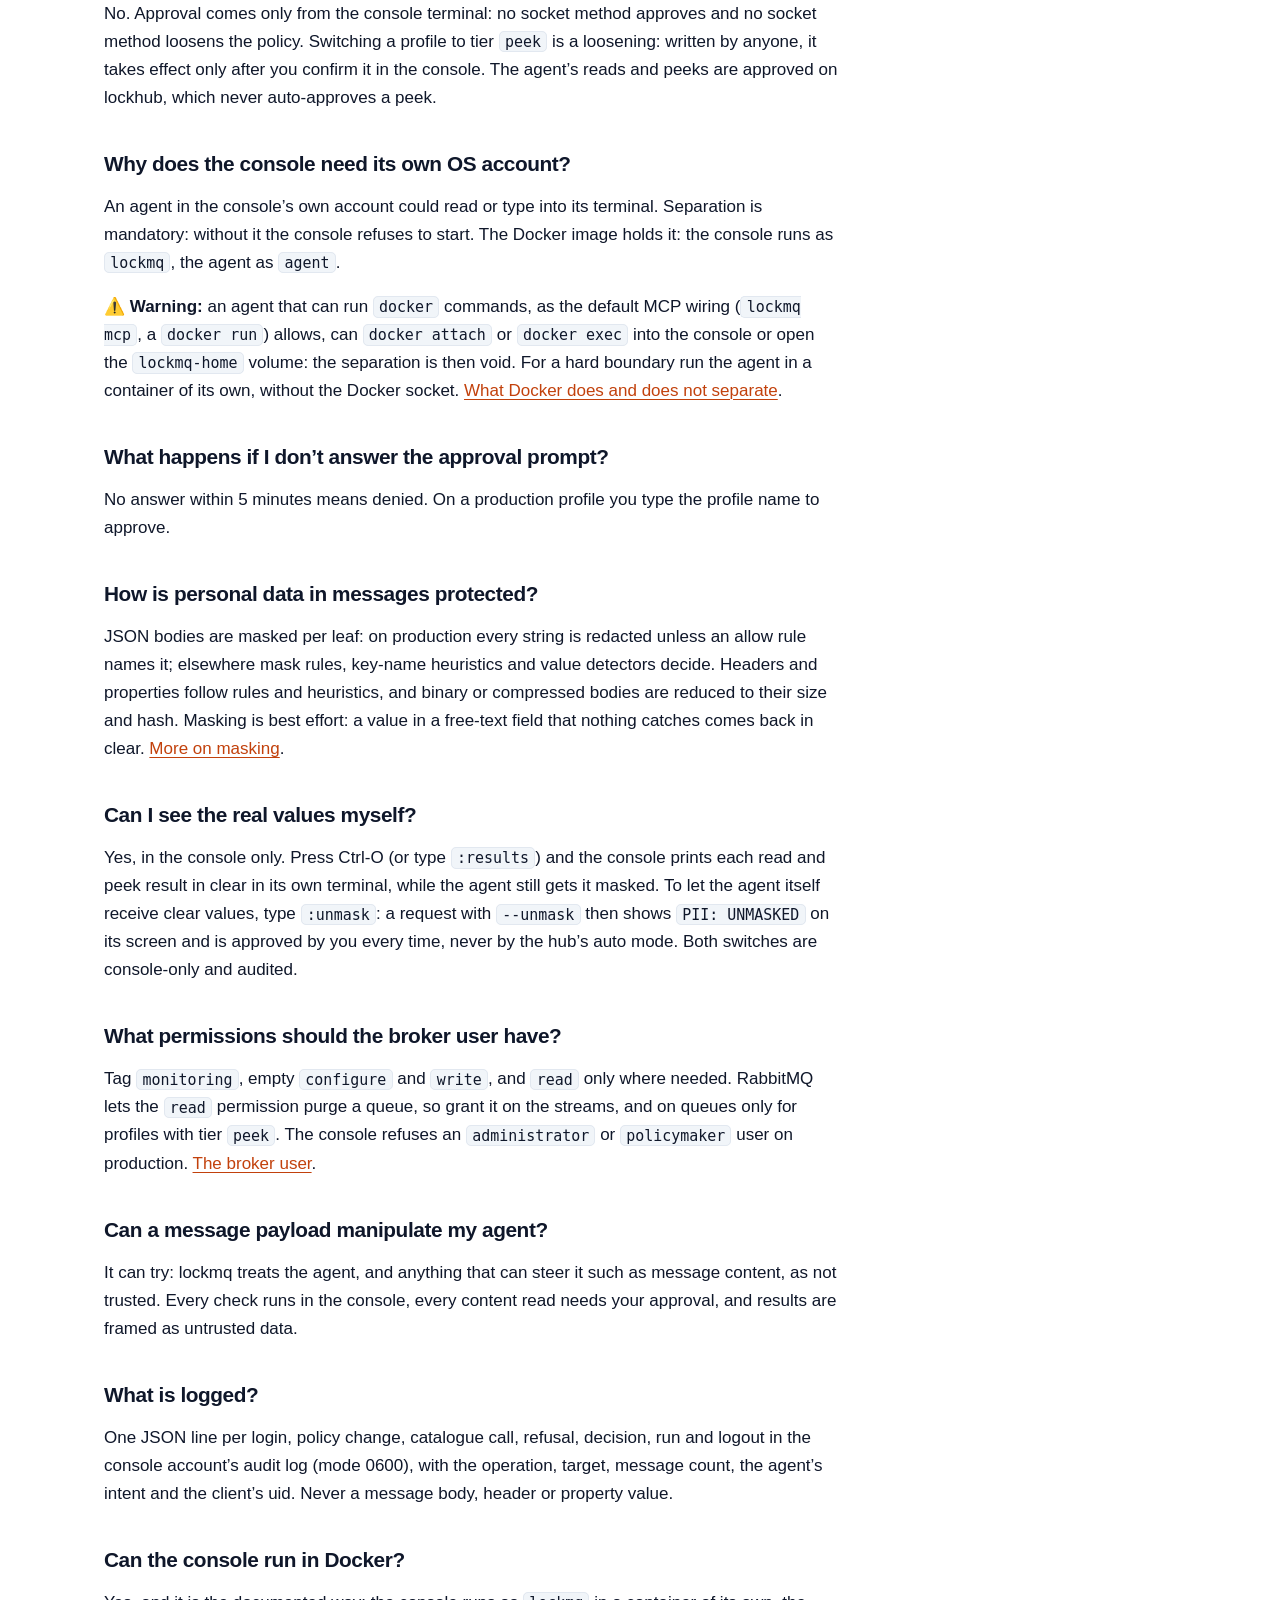
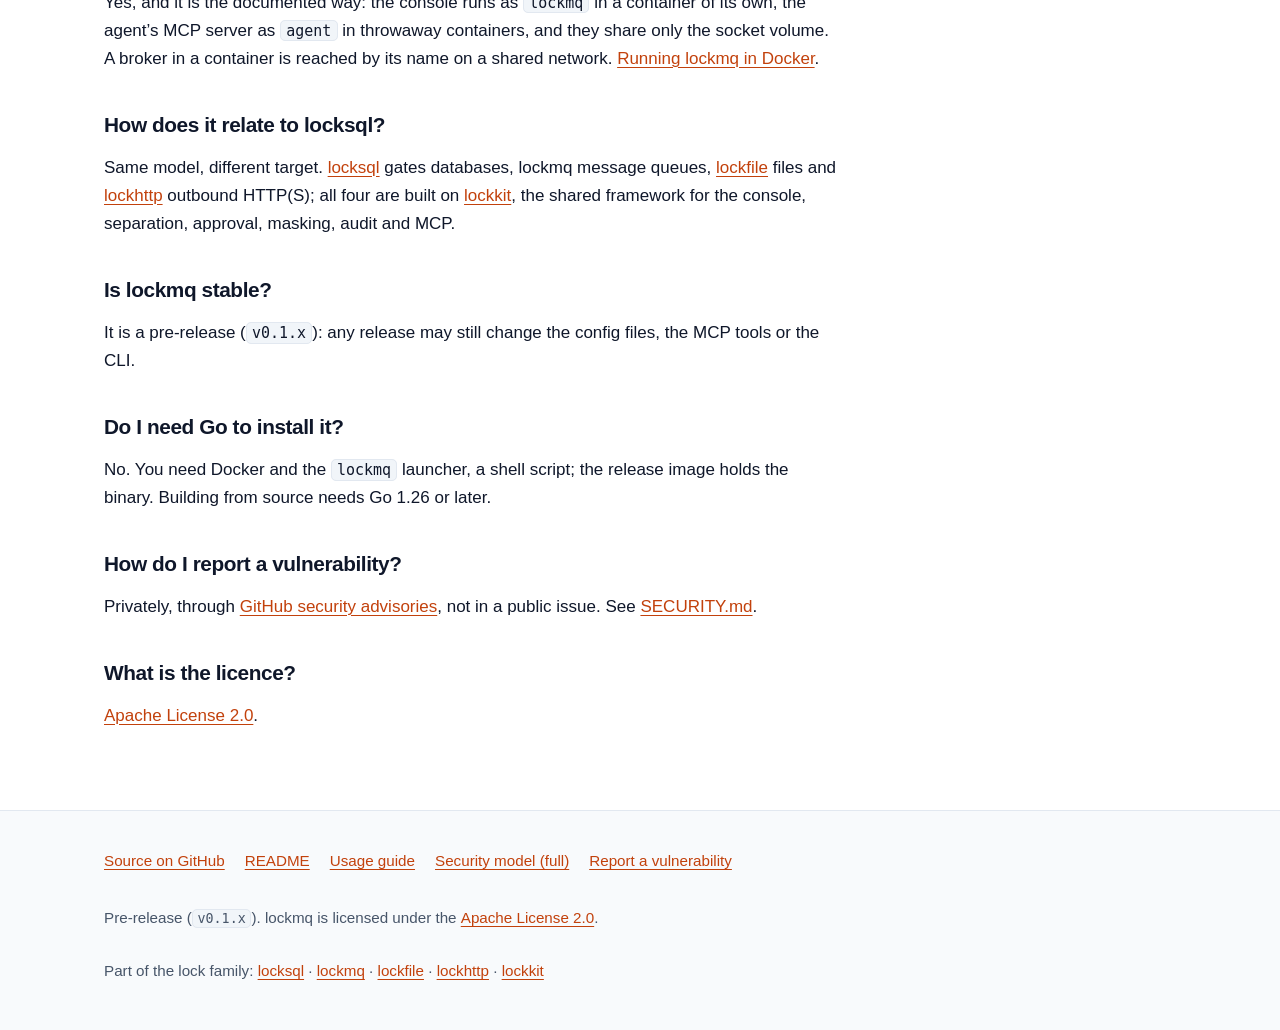
==== commit 4c808c57: "feat(console)!: hub-attached only, no --auto lockmq console is launched by `lox up` only: --hub, --h" ====
--- a/site/faq/index.html
+++ b/site/faq/index.html
@@ -63,7 +63,7 @@
 </section>
 <section aria-labelledby="setup">
   <h2 id="setup">How do I set it up?</h2>
-  <p>Install the <code>lockmq</code> launcher, which runs every command in the signed Docker image, then run <code>lockmq init</code> (your agents) and <code>lockmq setup</code> (a broker profile) in the project, give <code>.lockmq</code> to the console account with <code>lockmq doctor --fix</code> and start <code>lockmq console</code>; the agent runs <code>lockmq mcp</code> in a throwaway container. <a href="../install/">Setup steps</a>.</p>
+  <p>Install the <code>lockmq</code> launcher, which runs every command in the signed Docker image, then run <code>lockmq init</code> (your agents) and <code>lockmq setup</code> (a broker profile) in the project, give <code>.lockmq</code> to the console account with <code>lockmq doctor --fix</code>, then start the console with its hub (<code>lox add lockmq events</code>, <code>lox up</code>) and approve with <code>lox approve</code>; the agent runs <code>lockmq mcp</code> in a throwaway container. <a href="../install/">Setup steps</a>.</p>
 </section>
 <section aria-labelledby="agents">
   <h2 id="agents">Which AI agents does it work with?</h2>
@@ -83,7 +83,7 @@
 </section>
 <section aria-labelledby="self-approve">
   <h2 id="self-approve">Can the agent approve its own reads, or turn peek on?</h2>
-  <p>No. Approval comes only from the console terminal: no socket method approves and no socket method loosens the policy. Switching a profile to tier <code>peek</code> is a loosening: written by anyone, it takes effect only after you confirm it in the console. Auto mode switches only from the console’s keyboard, is unavailable on production profiles and never applies to a peek.</p>
+  <p>No. Approval comes only from the console terminal: no socket method approves and no socket method loosens the policy. Switching a profile to tier <code>peek</code> is a loosening: written by anyone, it takes effect only after you confirm it in the console. The agent’s reads and peeks are approved on lockhub, which never auto-approves a peek.</p>
 </section>
 <section aria-labelledby="own-account">
   <h2 id="own-account">Why does the console need its own OS account?</h2>
@@ -100,7 +100,7 @@
 </section>
 <section aria-labelledby="see-values">
   <h2 id="see-values">Can I see the real values myself?</h2>
-  <p>Yes, in the console only. Press Ctrl-O (or type <code>:results</code>) and the console prints each read and peek result in clear in its own terminal, while the agent still gets it masked. To let the agent itself receive clear values, type <code>:unmask</code>: a request with <code>--unmask</code> then shows <code>PII: UNMASKED</code> on its screen and is approved by you every time, never by auto mode. Both switches are console-only and audited.</p>
+  <p>Yes, in the console only. Press Ctrl-O (or type <code>:results</code>) and the console prints each read and peek result in clear in its own terminal, while the agent still gets it masked. To let the agent itself receive clear values, type <code>:unmask</code>: a request with <code>--unmask</code> then shows <code>PII: UNMASKED</code> on its screen and is approved by you every time, never by the hub’s auto mode. Both switches are console-only and audited.</p>
 </section>
 <section aria-labelledby="purge">
   <h2 id="purge">What permissions should the broker user have?</h2>
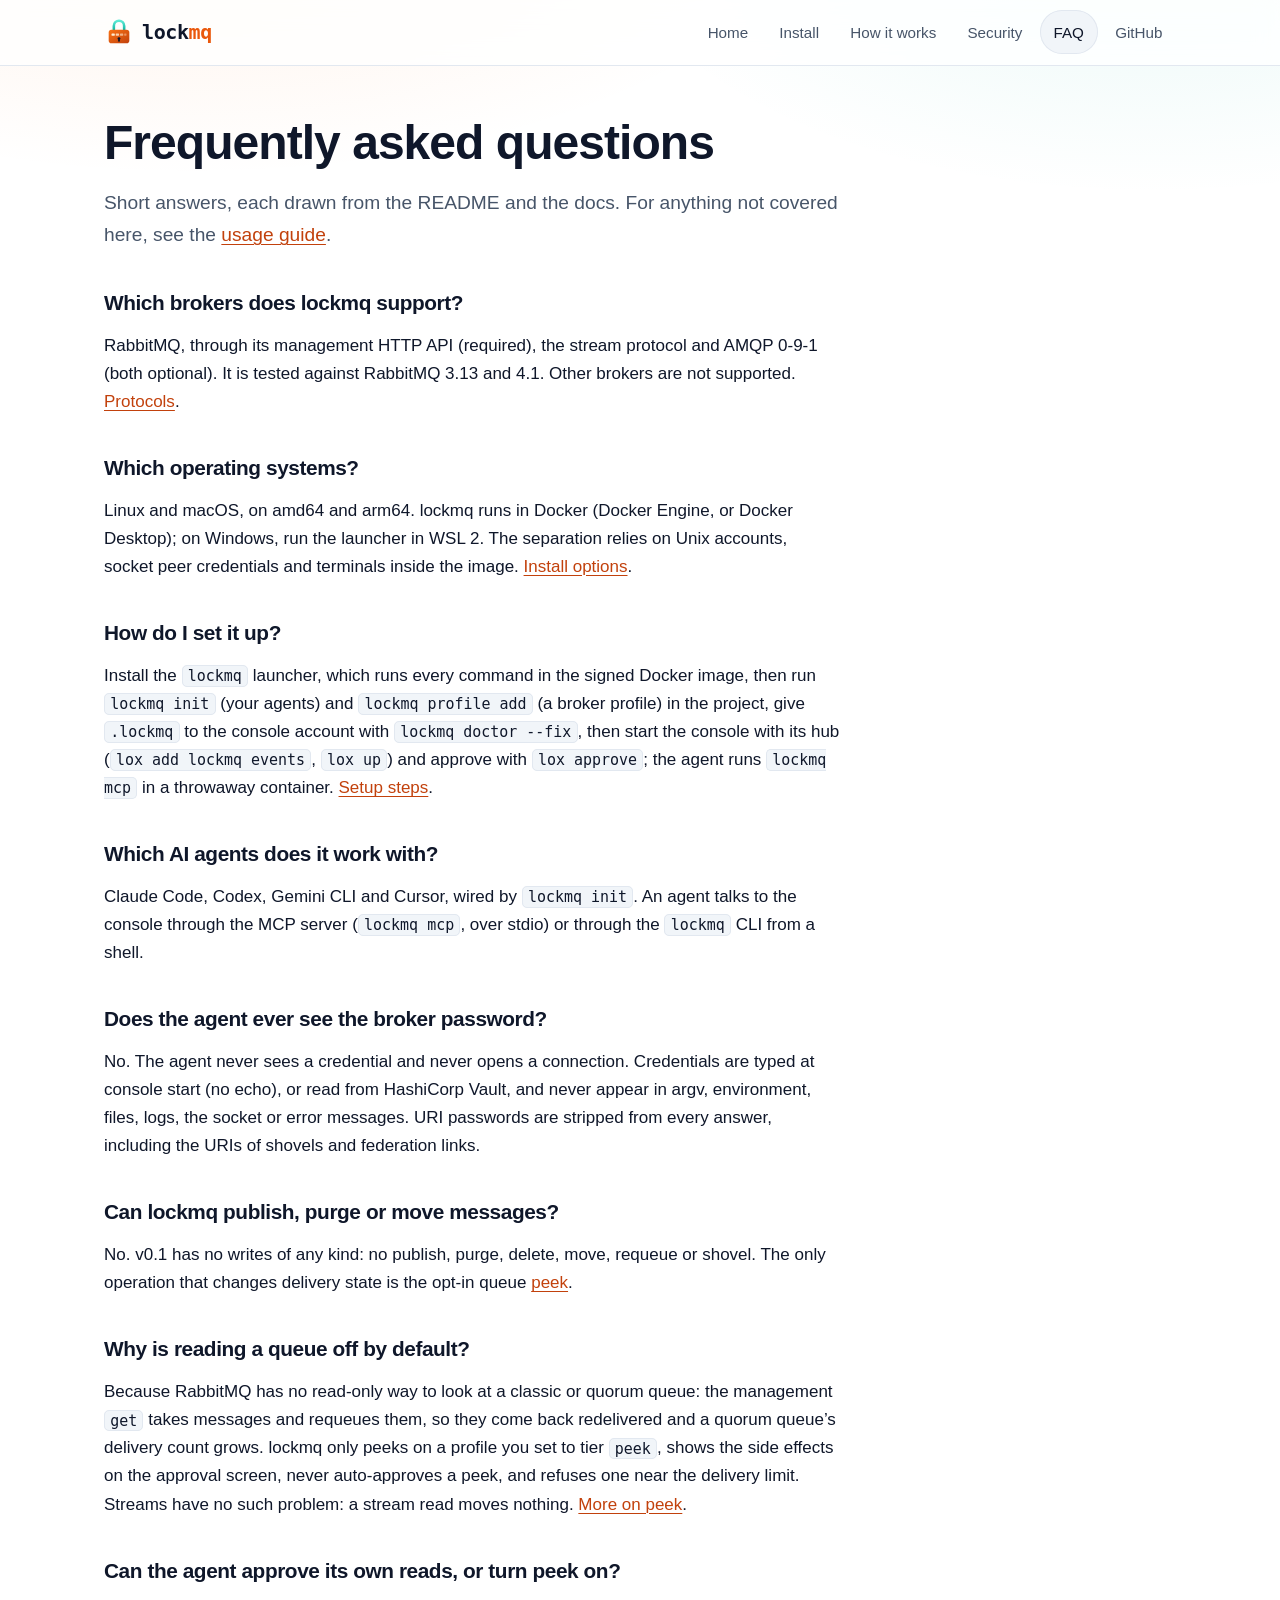
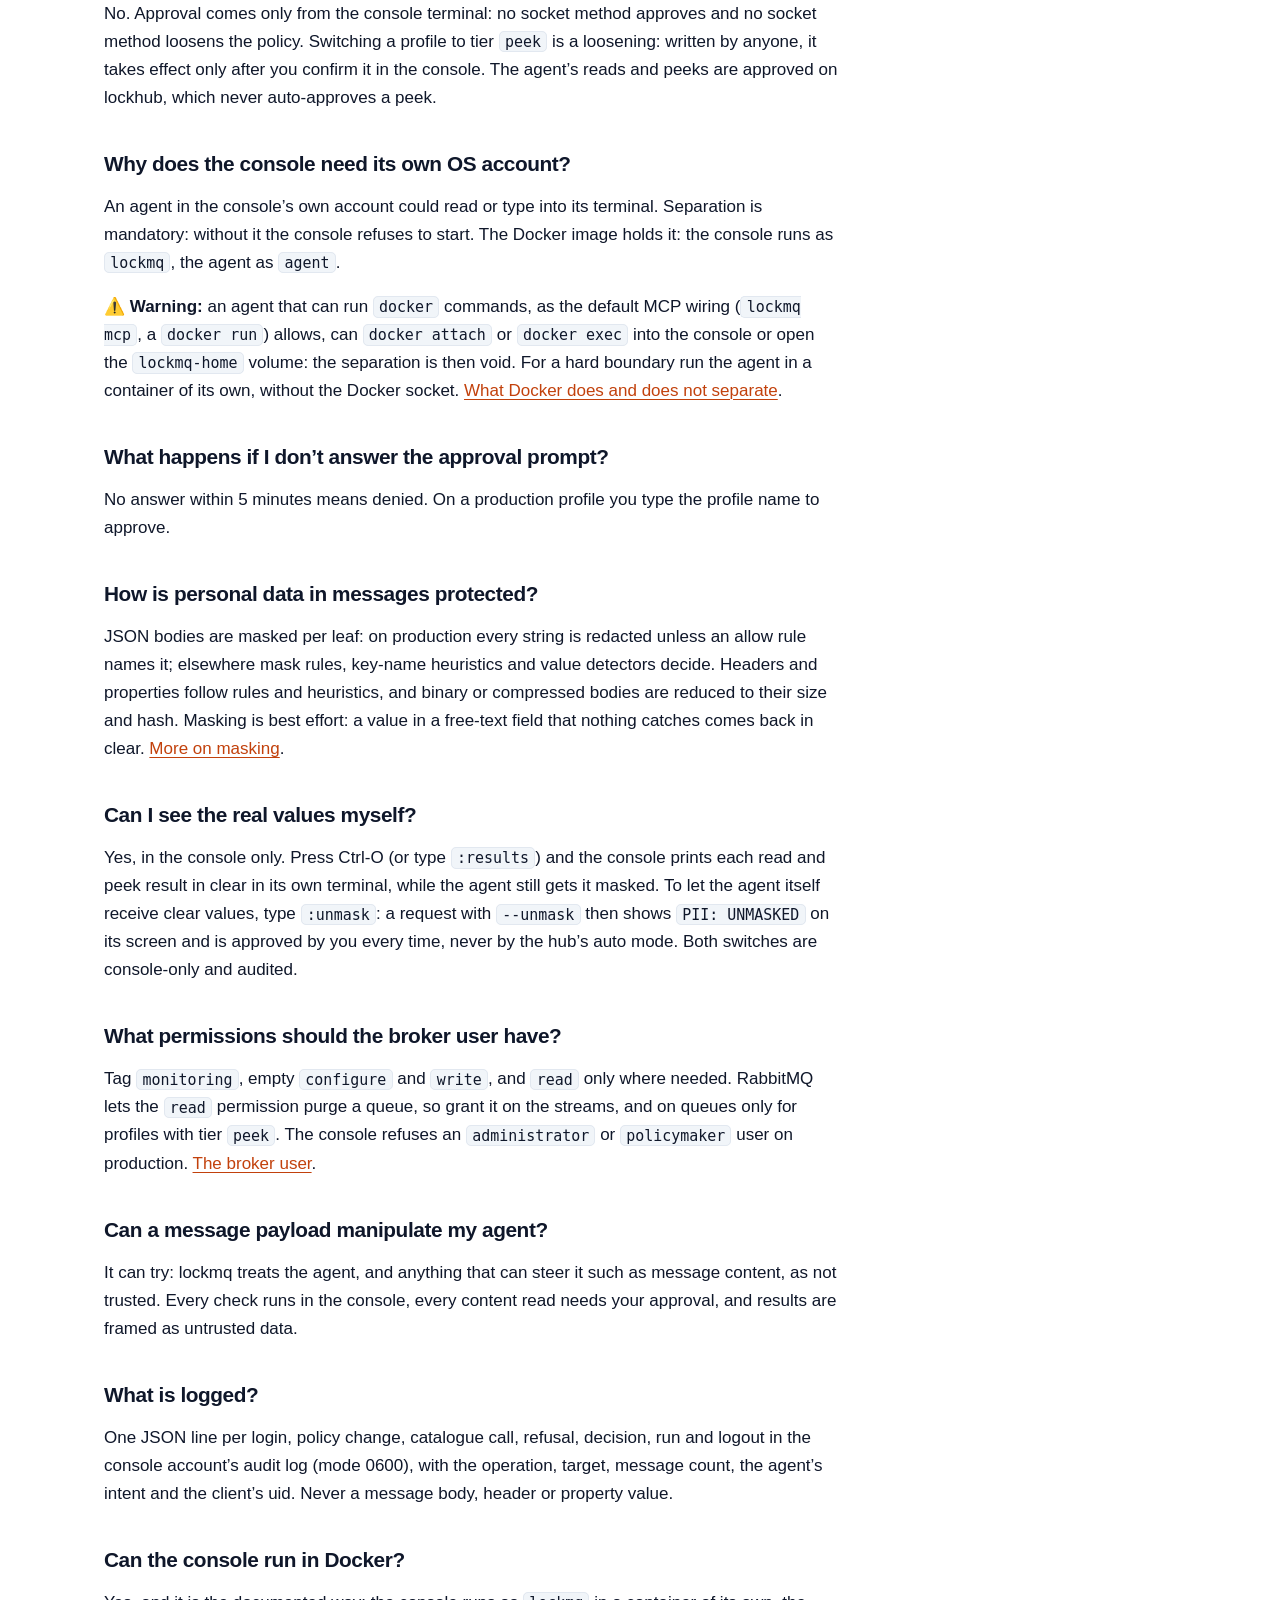
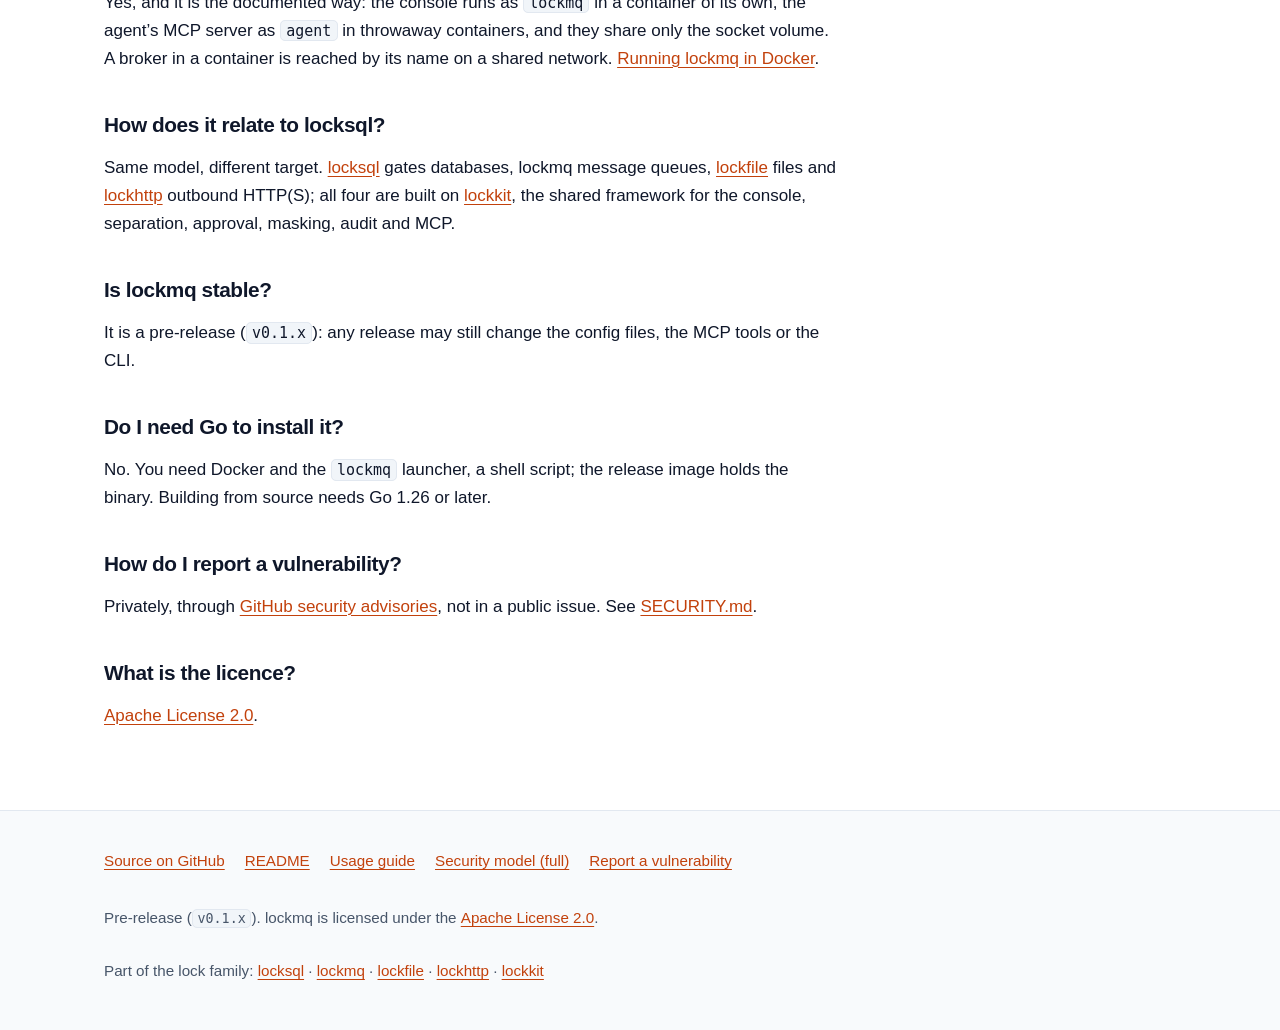
==== commit b51c3df0: "feat(launcher)!: same verbs as every lock: profile add, init, doctor --json DavidGodefroid/lockkit#1" ====
--- a/site/faq/index.html
+++ b/site/faq/index.html
@@ -63,7 +63,7 @@
 </section>
 <section aria-labelledby="setup">
   <h2 id="setup">How do I set it up?</h2>
-  <p>Install the <code>lockmq</code> launcher, which runs every command in the signed Docker image, then run <code>lockmq init</code> (your agents) and <code>lockmq setup</code> (a broker profile) in the project, give <code>.lockmq</code> to the console account with <code>lockmq doctor --fix</code>, then start the console with its hub (<code>lox add lockmq events</code>, <code>lox up</code>) and approve with <code>lox approve</code>; the agent runs <code>lockmq mcp</code> in a throwaway container. <a href="../install/">Setup steps</a>.</p>
+  <p>Install the <code>lockmq</code> launcher, which runs every command in the signed Docker image, then run <code>lockmq init</code> (your agents) and <code>lockmq profile add</code> (a broker profile) in the project, give <code>.lockmq</code> to the console account with <code>lockmq doctor --fix</code>, then start the console with its hub (<code>lox add lockmq events</code>, <code>lox up</code>) and approve with <code>lox approve</code>; the agent runs <code>lockmq mcp</code> in a throwaway container. <a href="../install/">Setup steps</a>.</p>
 </section>
 <section aria-labelledby="agents">
   <h2 id="agents">Which AI agents does it work with?</h2>
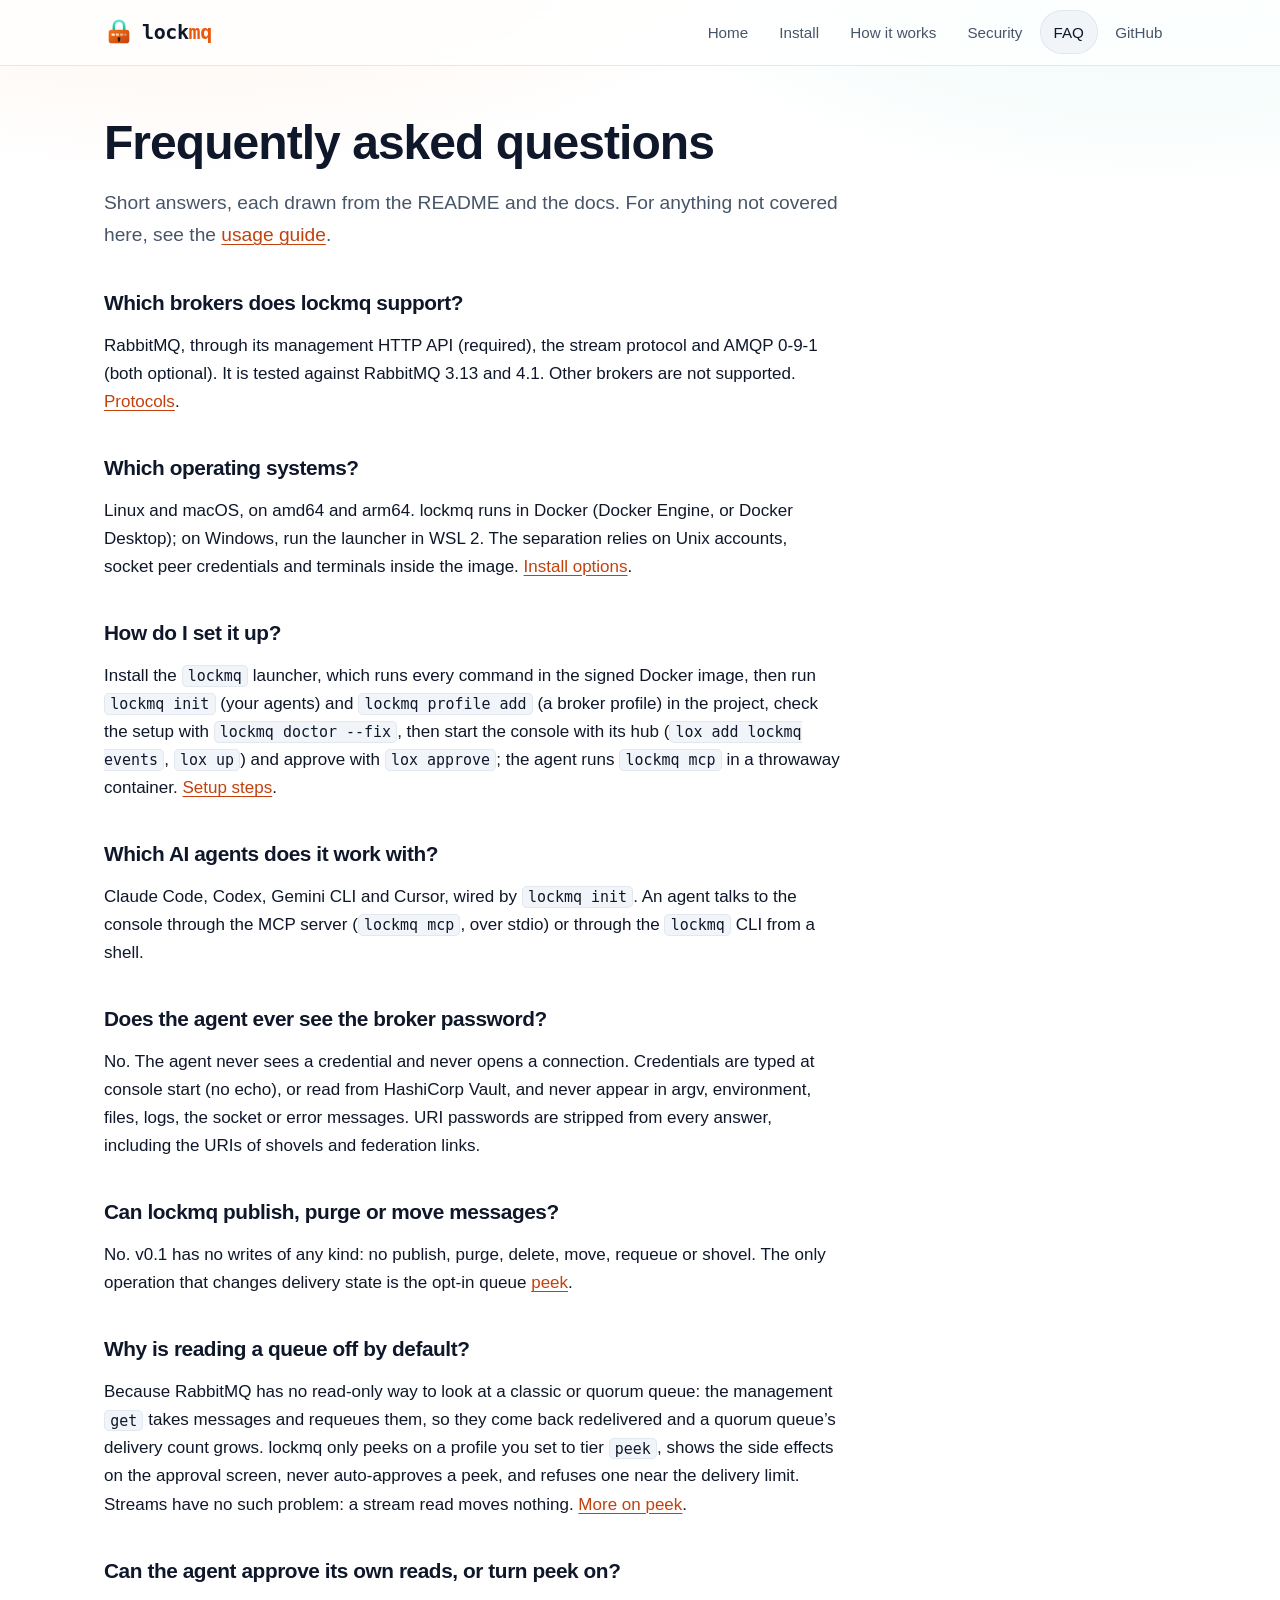
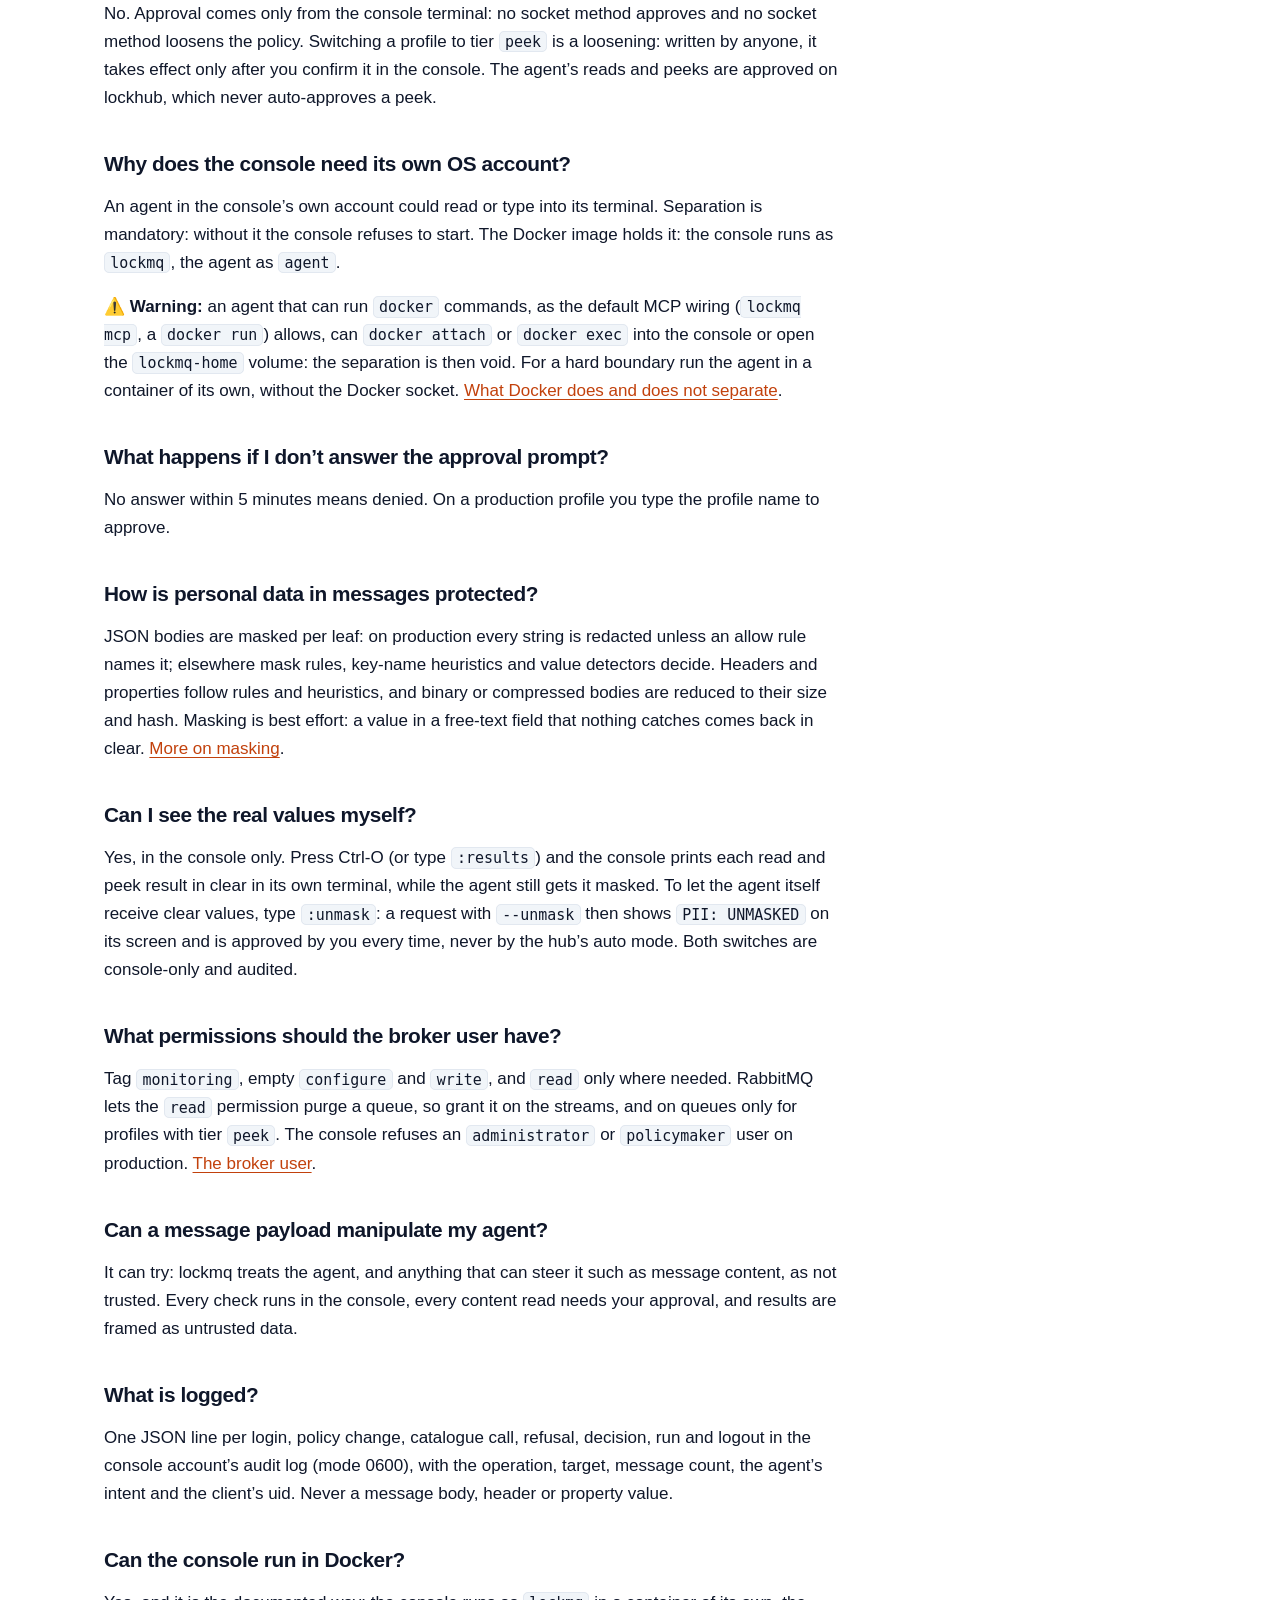
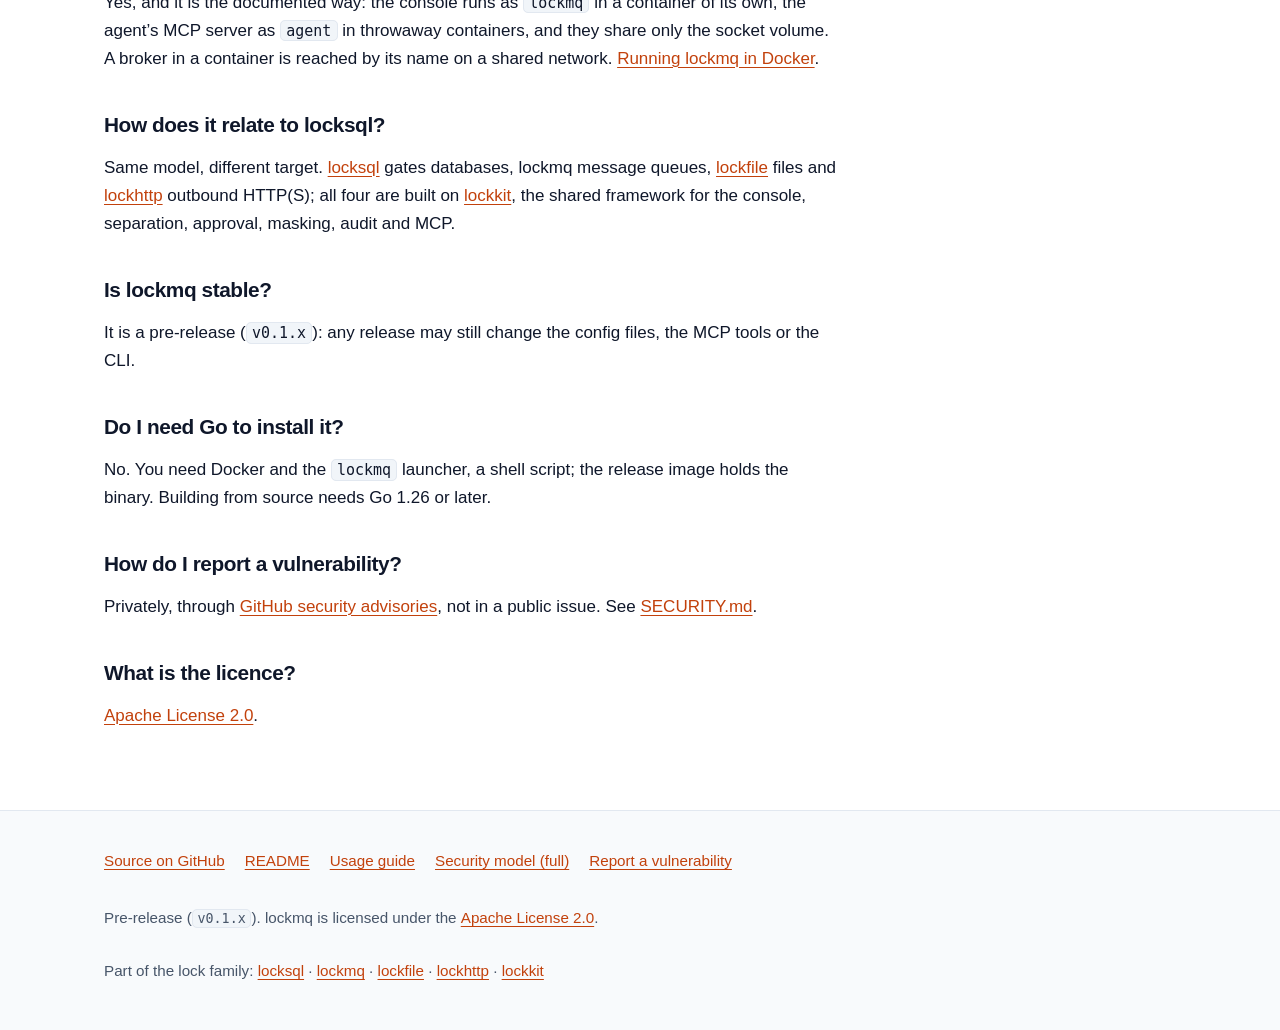
==== commit 45192958: "fix(launcher): doctor --fix leaves .lockmq as lox up copies it, checks as agent doctor --fix gave th" ====
--- a/site/faq/index.html
+++ b/site/faq/index.html
@@ -63,7 +63,7 @@
 </section>
 <section aria-labelledby="setup">
   <h2 id="setup">How do I set it up?</h2>
-  <p>Install the <code>lockmq</code> launcher, which runs every command in the signed Docker image, then run <code>lockmq init</code> (your agents) and <code>lockmq profile add</code> (a broker profile) in the project, give <code>.lockmq</code> to the console account with <code>lockmq doctor --fix</code>, then start the console with its hub (<code>lox add lockmq events</code>, <code>lox up</code>) and approve with <code>lox approve</code>; the agent runs <code>lockmq mcp</code> in a throwaway container. <a href="../install/">Setup steps</a>.</p>
+  <p>Install the <code>lockmq</code> launcher, which runs every command in the signed Docker image, then run <code>lockmq init</code> (your agents) and <code>lockmq profile add</code> (a broker profile) in the project, check the setup with <code>lockmq doctor --fix</code>, then start the console with its hub (<code>lox add lockmq events</code>, <code>lox up</code>) and approve with <code>lox approve</code>; the agent runs <code>lockmq mcp</code> in a throwaway container. <a href="../install/">Setup steps</a>.</p>
 </section>
 <section aria-labelledby="agents">
   <h2 id="agents">Which AI agents does it work with?</h2>
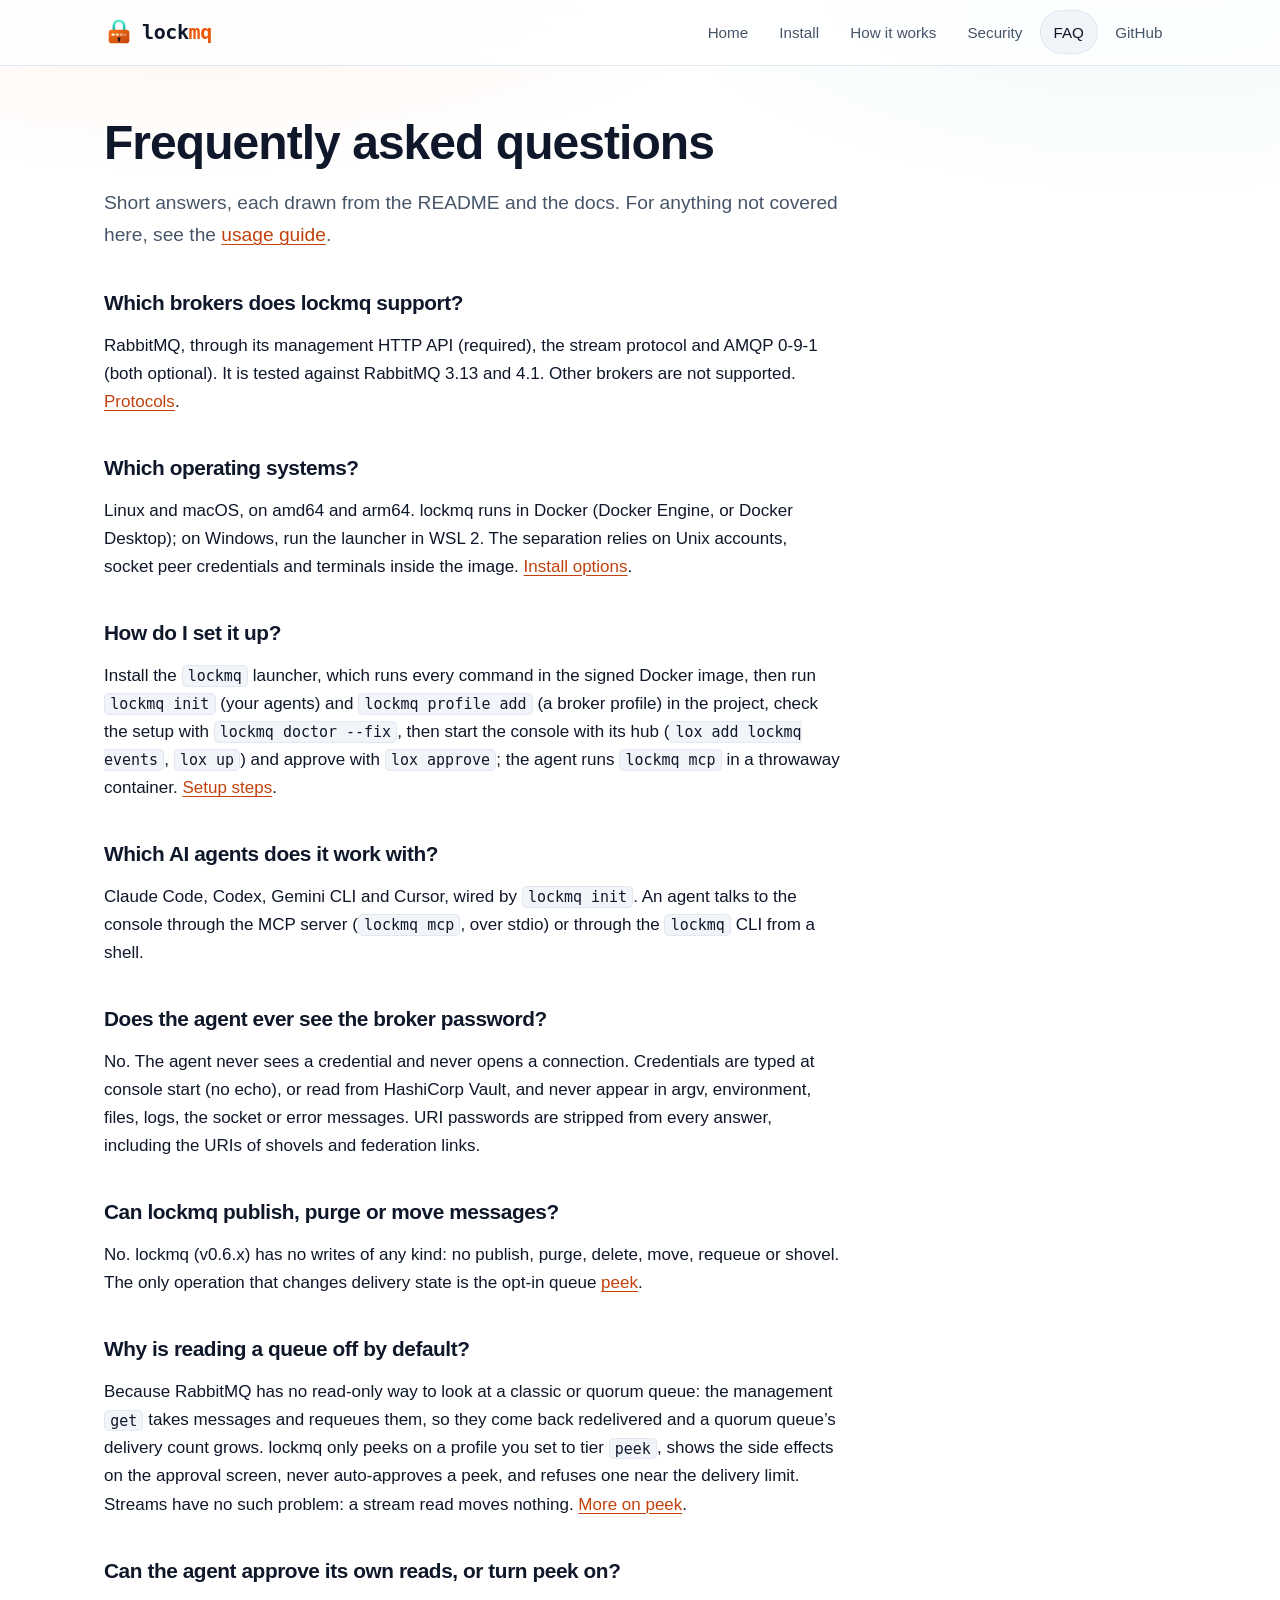
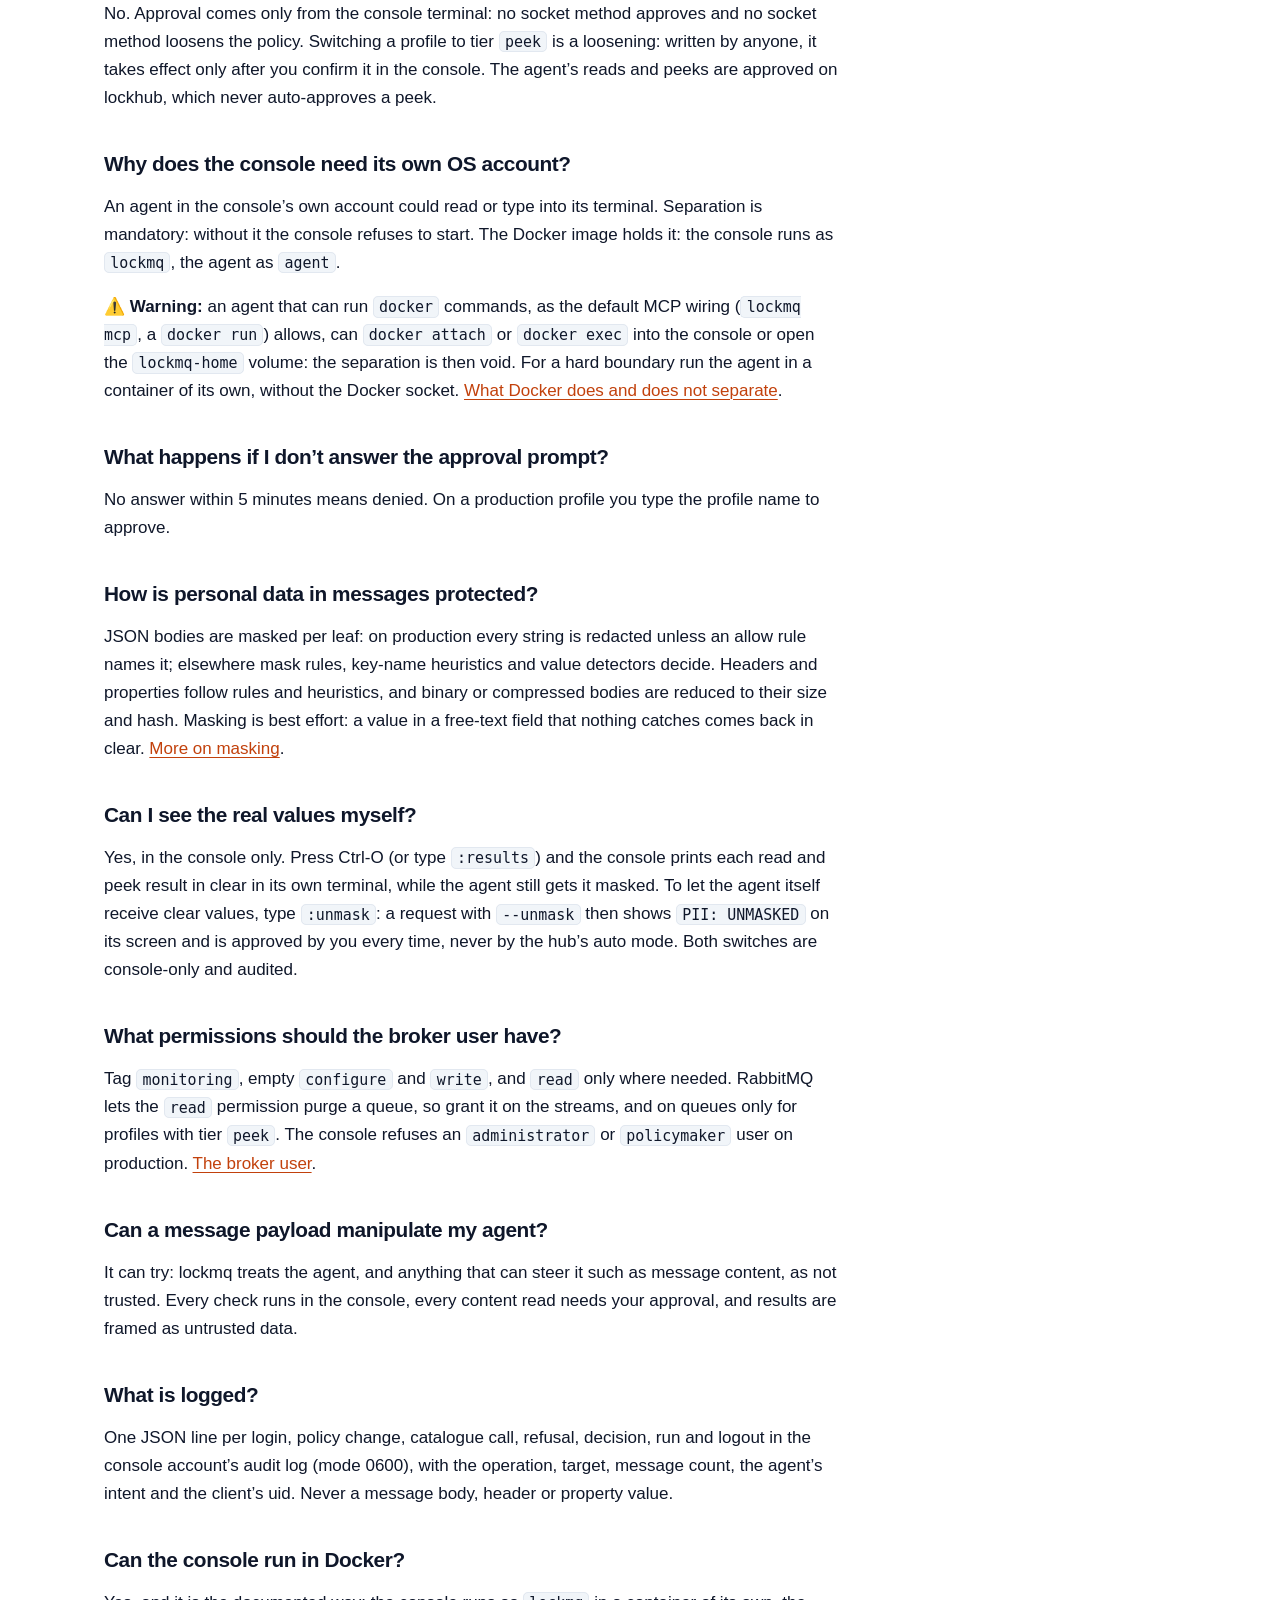
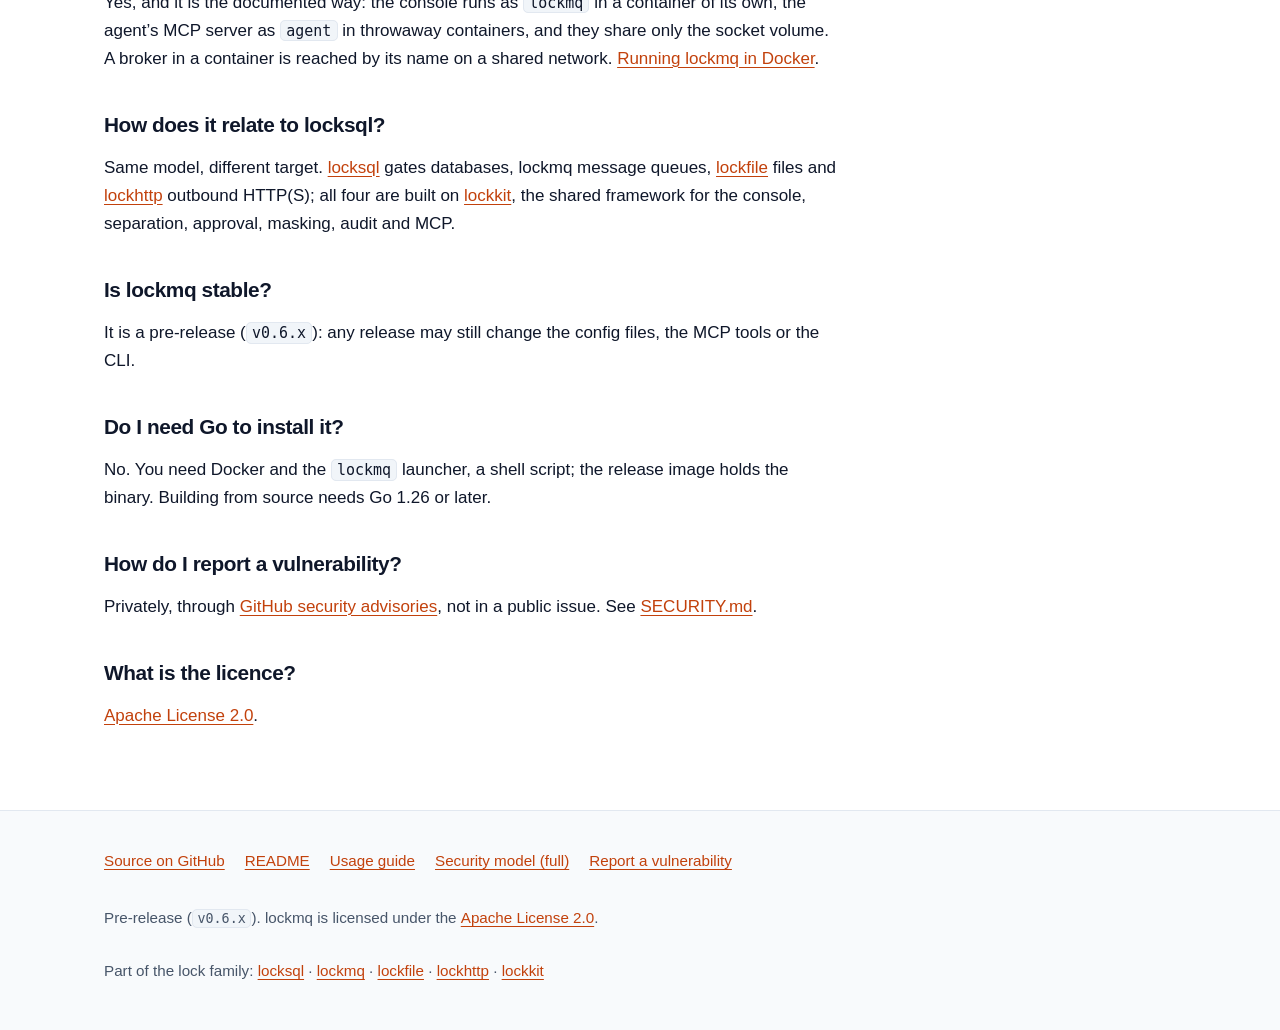
==== commit ead0c347: "docs: lead the quick start with Homebrew and lox init, current version Co-Authored-By: Claude Opus 5" ====
--- a/site/faq/index.html
+++ b/site/faq/index.html
@@ -75,7 +75,7 @@
 </section>
 <section aria-labelledby="writes">
   <h2 id="writes">Can lockmq publish, purge or move messages?</h2>
-  <p>No. v0.1 has no writes of any kind: no publish, purge, delete, move, requeue or shovel. The only operation that changes delivery state is the opt-in queue <a href="#peek">peek</a>.</p>
+  <p>No. lockmq (v0.6.x) has no writes of any kind: no publish, purge, delete, move, requeue or shovel. The only operation that changes delivery state is the opt-in queue <a href="#peek">peek</a>.</p>
 </section>
 <section aria-labelledby="peek">
   <h2 id="peek">Why is reading a queue off by default?</h2>
@@ -124,7 +124,7 @@
 </section>
 <section aria-labelledby="stable">
   <h2 id="stable">Is lockmq stable?</h2>
-  <p>It is a pre-release (<code>v0.1.x</code>): any release may still change the config files, the MCP tools or the CLI.</p>
+  <p>It is a pre-release (<code>v0.6.x</code>): any release may still change the config files, the MCP tools or the CLI.</p>
 </section>
 <section aria-labelledby="go">
   <h2 id="go">Do I need Go to install it?</h2>
@@ -151,7 +151,7 @@
         <li><a href="https://github.com/DavidGodefroid/lockmq/blob/main/docs/security-model.md">Security model (full)</a></li>
         <li><a href="https://github.com/DavidGodefroid/lockmq/blob/main/SECURITY.md">Report a vulnerability</a></li>
       </ul>
-      <p>Pre-release (<code>v0.1.x</code>). lockmq is licensed under the <a href="https://github.com/DavidGodefroid/lockmq/blob/main/LICENSE">Apache License 2.0</a>.</p>
+      <p>Pre-release (<code>v0.6.x</code>). lockmq is licensed under the <a href="https://github.com/DavidGodefroid/lockmq/blob/main/LICENSE">Apache License 2.0</a>.</p>
       <p class="family-line">Part of the lock family: <a href="https://github.com/DavidGodefroid/locksql">locksql</a> · <a href="https://github.com/DavidGodefroid/lockmq">lockmq</a> · <a href="https://github.com/DavidGodefroid/lockfile">lockfile</a> · <a href="https://github.com/DavidGodefroid/lockhttp">lockhttp</a> · <a href="https://github.com/DavidGodefroid/lockkit">lockkit</a></p>
     </div>
   </footer>
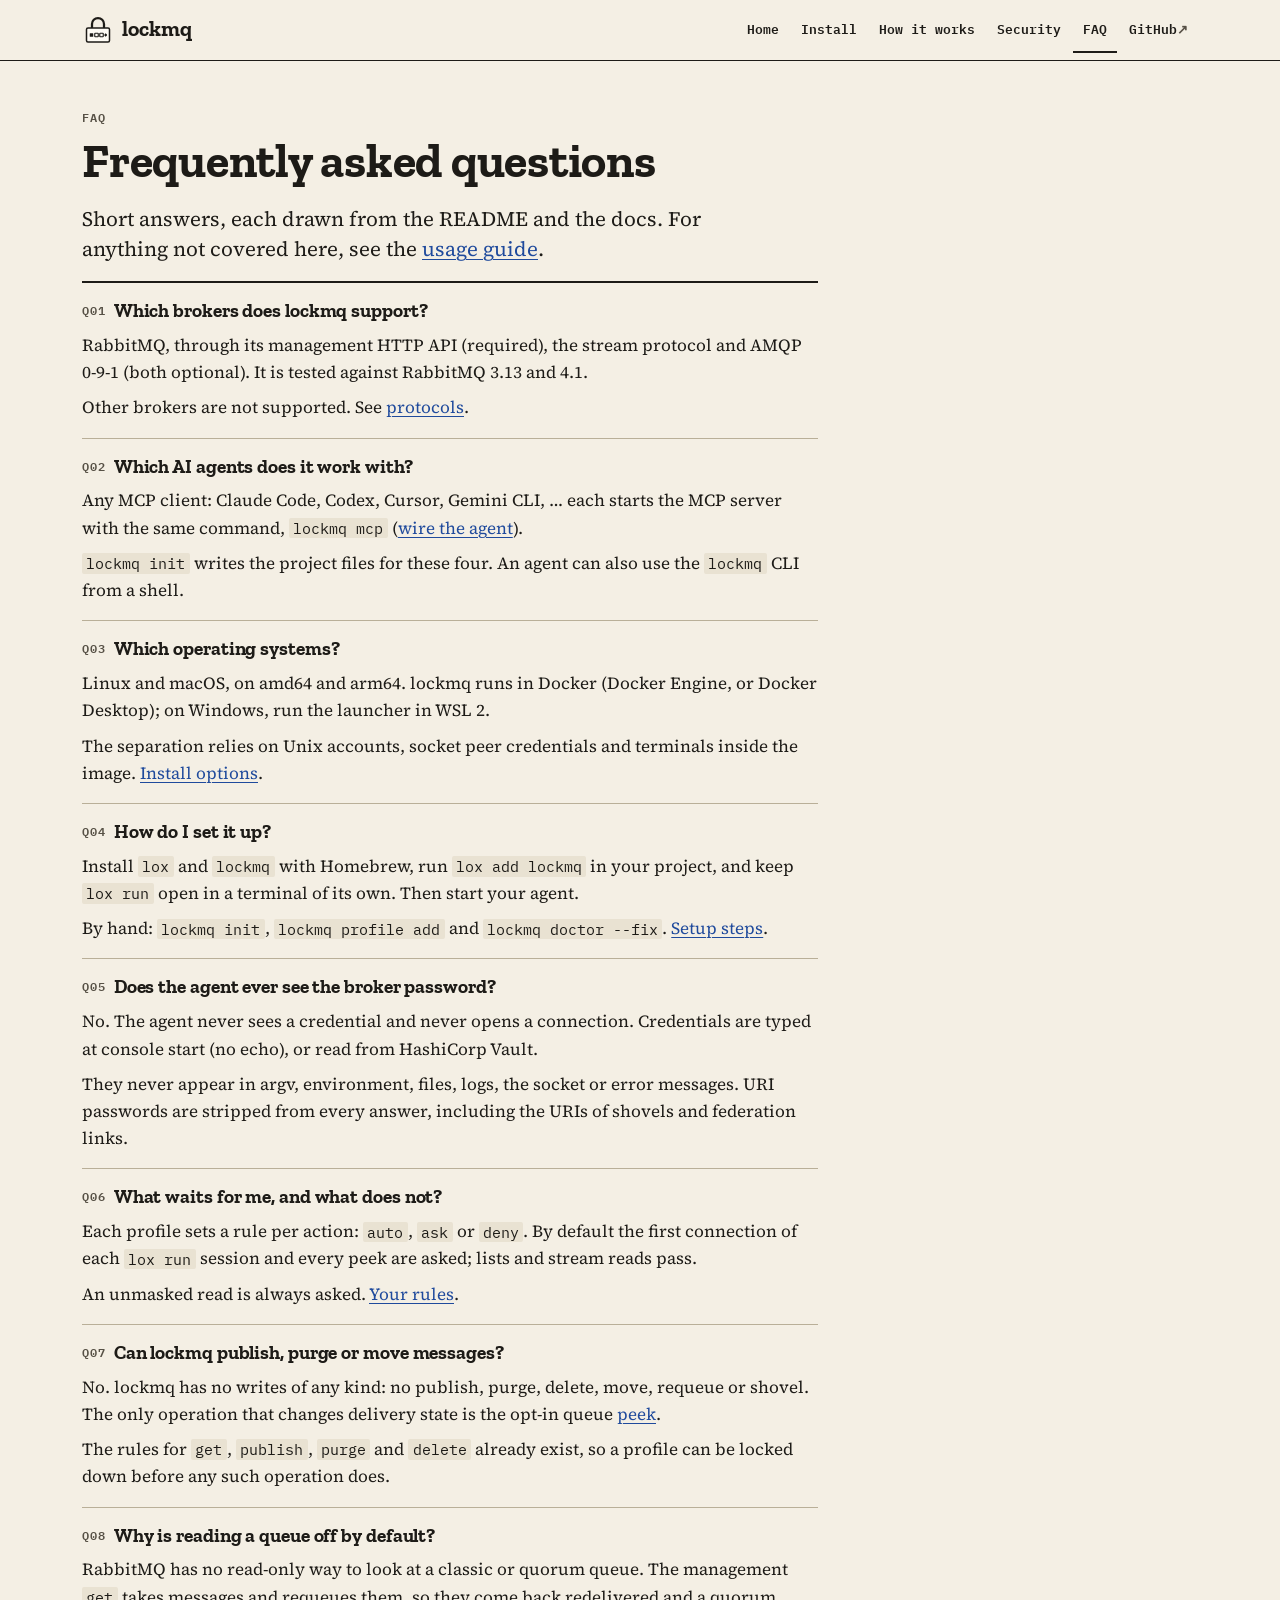
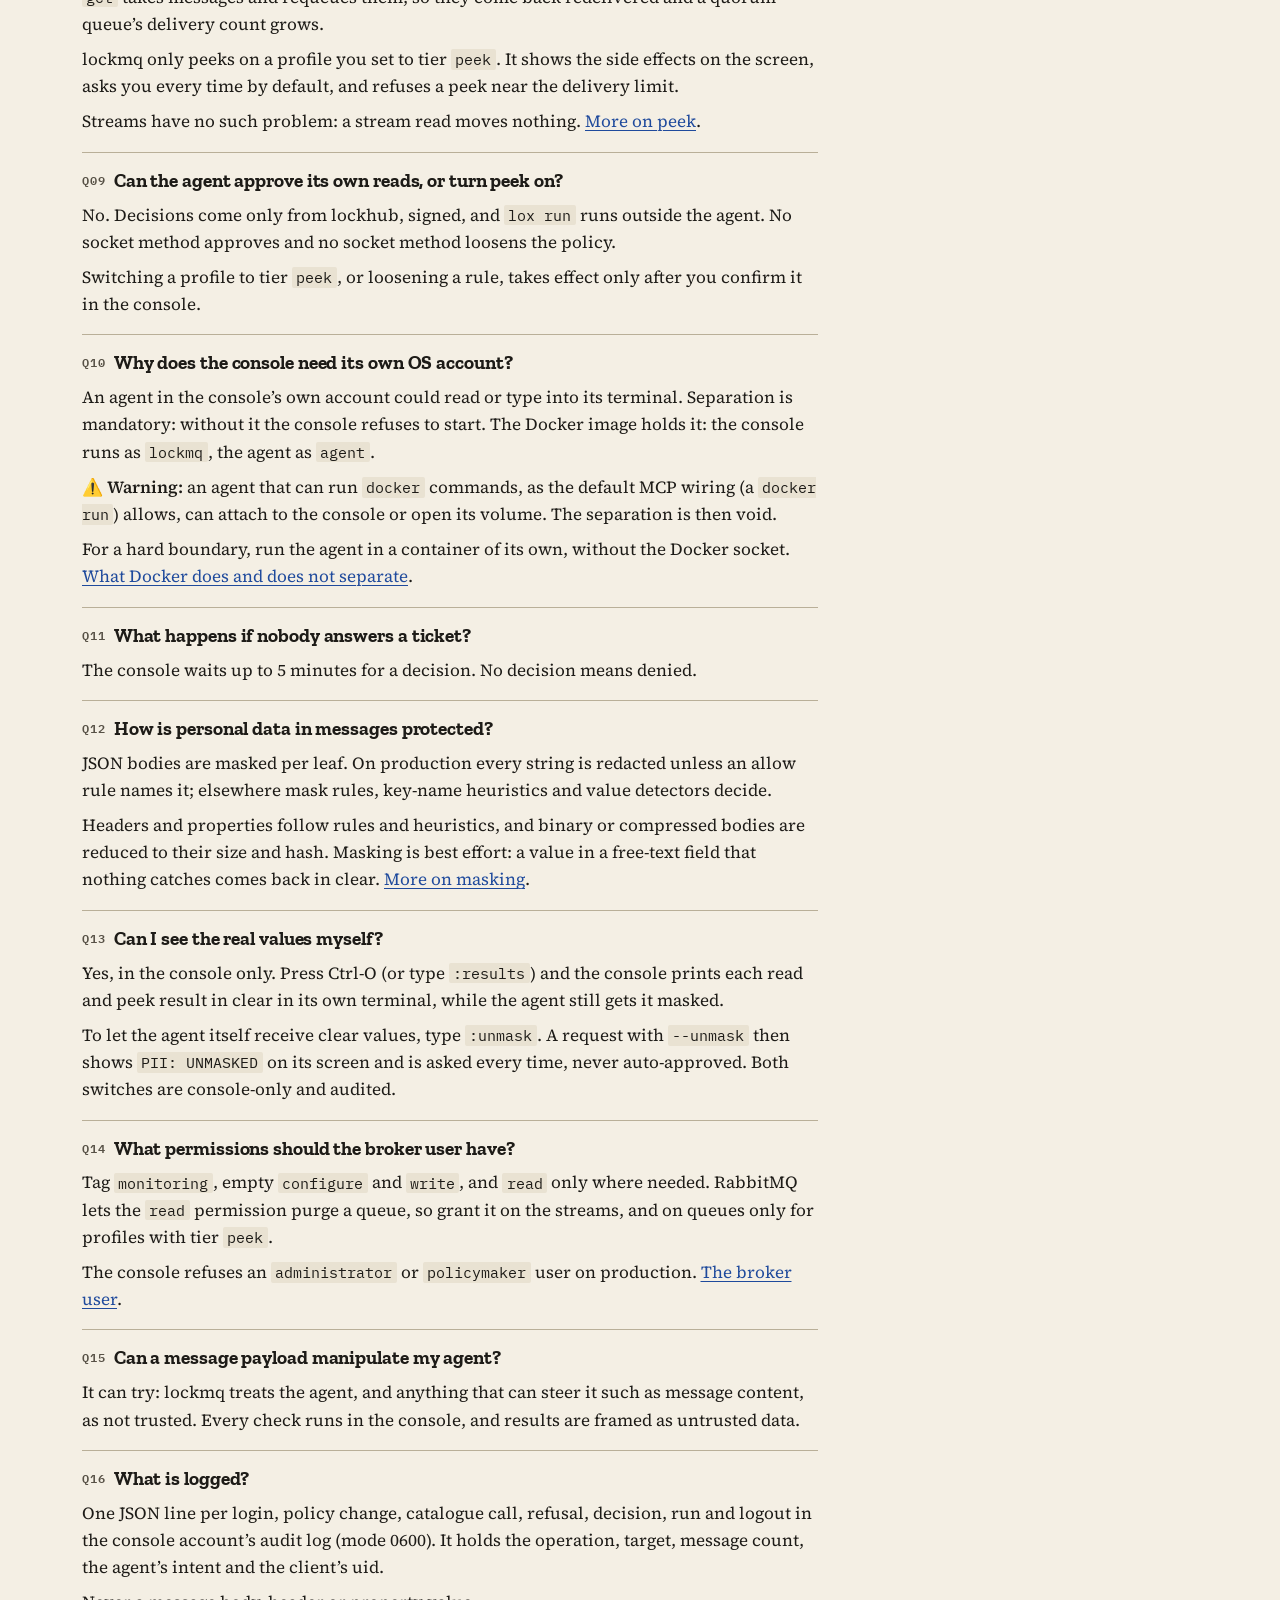
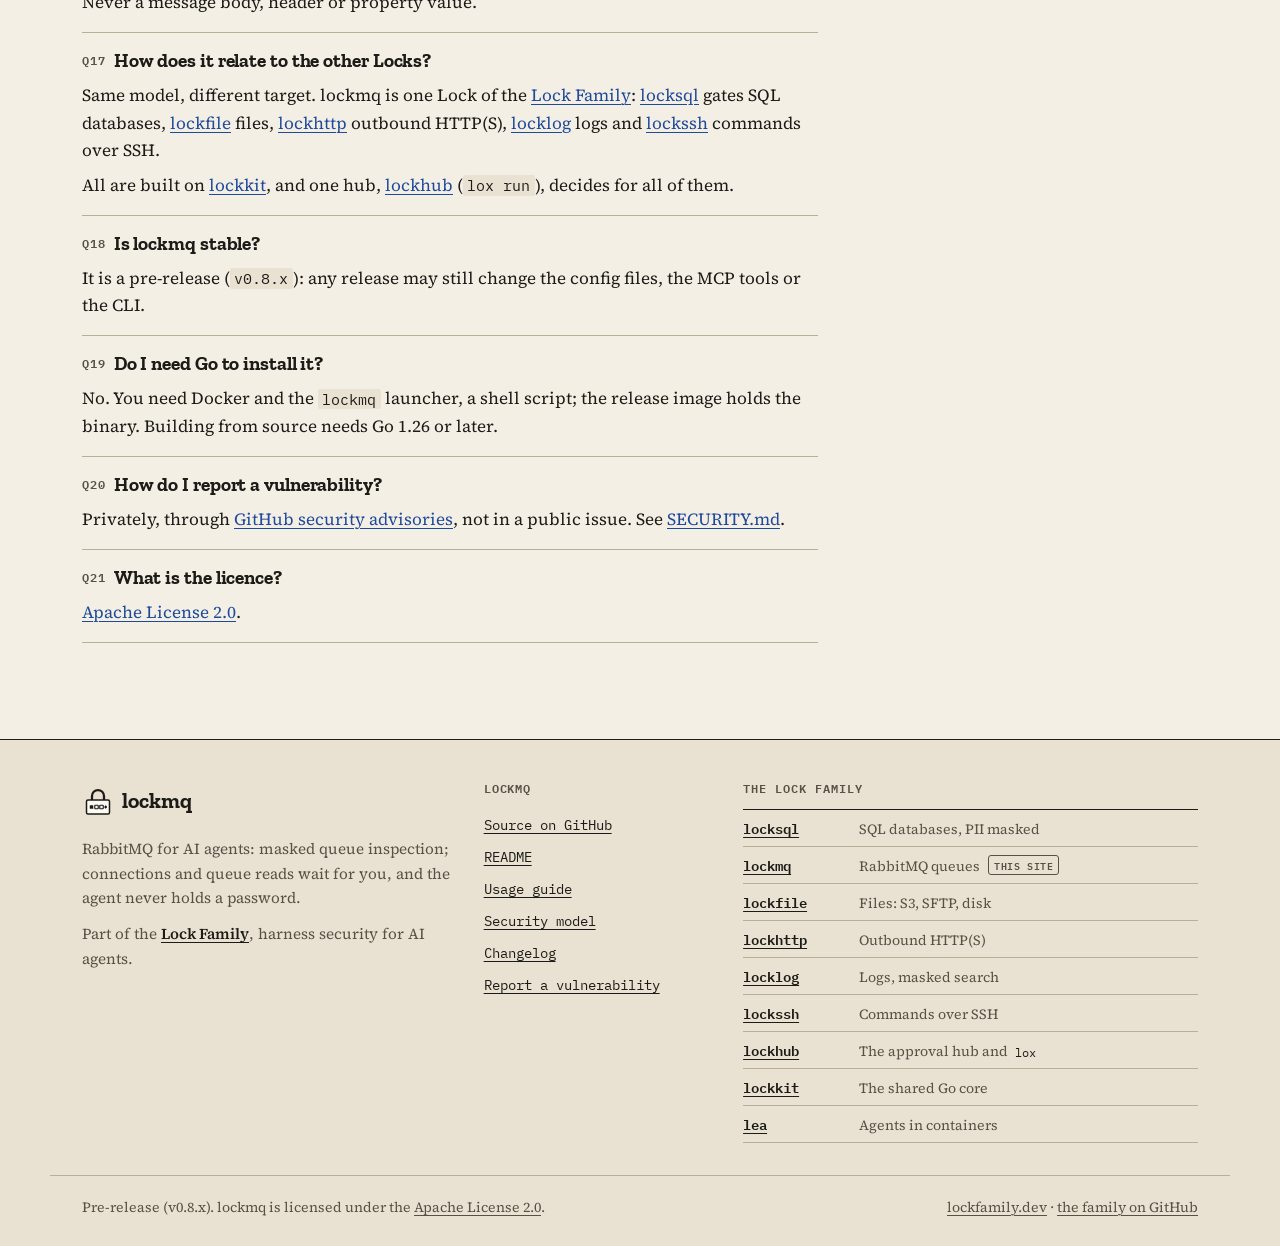
==== commit 25b0b8ef: "docs(site): move the lockmq site to the Lock Family identity Shared Lock site kit: tokens.css, lock-" ====
--- a/site/faq/index.html
+++ b/site/faq/index.html
@@ -3,38 +3,42 @@
 <head>
   <meta charset="utf-8">
   <meta name="viewport" content="width=device-width, initial-scale=1">
-  <title>lockmq FAQ — brokers, agents, peek, masking, limits</title>
-  <meta name="description" content="Answers on lockmq: supported brokers and platforms, agents, setup, credentials, approval, queue peek, masking limits, the purge caveat of the read permission, audit log and licence.">
+  <title>lockmq FAQ</title>
+  <meta name="description" content="Short answers about lockmq: brokers, agents, passwords, approval, queue peek, masking, the broker user, writes and the licence.">
   <meta name="color-scheme" content="light dark">
-  <meta name="theme-color" content="#ffffff" media="(prefers-color-scheme: light)">
-  <meta name="theme-color" content="#0f172a" media="(prefers-color-scheme: dark)">
+  <meta name="theme-color" content="#f4efe4" media="(prefers-color-scheme: light)">
+  <meta name="theme-color" content="#16140f" media="(prefers-color-scheme: dark)">
   <link rel="canonical" href="https://davidgodefroid.github.io/lockmq/faq/">
   <meta property="og:type" content="website">
   <meta property="og:site_name" content="lockmq">
-  <meta property="og:title" content="lockmq FAQ — brokers, agents, peek, masking, limits">
-  <meta property="og:description" content="Answers on lockmq: supported brokers and platforms, agents, setup, credentials, approval, queue peek, masking limits and the purge caveat of the read permission.">
+  <meta property="og:title" content="lockmq FAQ">
+  <meta property="og:description" content="Short answers about lockmq: brokers, agents, passwords, approval, queue peek, masking, the broker user, writes and the licence.">
   <meta property="og:url" content="https://davidgodefroid.github.io/lockmq/faq/">
   <meta property="og:image" content="https://davidgodefroid.github.io/lockmq/assets/og.png">
   <meta property="og:image:type" content="image/png">
   <meta property="og:image:width" content="1200">
   <meta property="og:image:height" content="630">
-  <meta property="og:image:alt" content="lockmq — Your AI reads the queue. You hold the key.">
+  <meta property="og:image:alt" content="lockmq: your agent reads the queue, you hold the key.">
   <meta property="og:locale" content="en_US">
   <meta name="twitter:card" content="summary_large_image">
-  <meta name="twitter:title" content="lockmq FAQ — brokers, agents, peek, masking, limits">
-  <meta name="twitter:description" content="Answers on lockmq: supported brokers and platforms, agents, setup, credentials, approval, queue peek, masking limits and the purge caveat of the read permission.">
+  <meta name="twitter:title" content="lockmq FAQ">
+  <meta name="twitter:description" content="Short answers about lockmq: brokers, agents, passwords, approval, queue peek, masking, the broker user, writes and the licence.">
   <meta name="twitter:image" content="https://davidgodefroid.github.io/lockmq/assets/og.png">
-  <meta name="twitter:image:alt" content="lockmq — Your AI reads the queue. You hold the key.">
+  <meta name="twitter:image:alt" content="lockmq: your agent reads the queue, you hold the key.">
   <link rel="icon" href="../assets/logo.svg" type="image/svg+xml">
   <link rel="apple-touch-icon" href="../assets/apple-touch-icon.png">
-  <link rel="stylesheet" href="../assets/style.css">
+  <link rel="preload" href="../assets/fonts/zilla-slab-700.woff2" as="font" type="font/woff2" crossorigin>
+  <link rel="preload" href="../assets/fonts/source-serif-4-400.woff2" as="font" type="font/woff2" crossorigin>
+  <link rel="stylesheet" href="../assets/tokens.css">
+  <link rel="stylesheet" href="../assets/lock-site.css">
   <script src="../assets/anchors.js" defer></script>
+  <script src="../assets/copy.js" defer></script>
 </head>
 <body>
   <a class="skip-link" href="#main">Skip to content</a>
   <header class="site-header">
     <div class="wrap">
-      <a class="brand" href="../"><img src="../assets/logo.svg" alt="" width="32" height="32"><span class="wordmark">lock<span>mq</span></span></a>
+      <a class="brand" href="../"><img src="../assets/logo.svg" alt="" width="32" height="32"><span class="wordmark">lockmq</span></a>
       <nav class="site-nav" aria-label="Main">
         <ul>
           <li><a href="../">Home</a></li>
@@ -50,81 +54,98 @@
   <main id="main" tabindex="-1">
     <div class="wrap">
 
+<p class="eyebrow">FAQ</p>
 <h1>Frequently asked questions</h1>
 <p class="lead prose">Short answers, each drawn from the README and the docs. For anything not covered here, see the <a href="https://github.com/DavidGodefroid/lockmq/blob/main/docs/usage.md">usage guide</a>.</p>
 <div class="faq prose">
 <section aria-labelledby="brokers">
   <h2 id="brokers">Which brokers does lockmq support?</h2>
-  <p>RabbitMQ, through its management HTTP API (required), the stream protocol and AMQP 0-9-1 (both optional). It is tested against RabbitMQ 3.13 and 4.1. Other brokers are not supported. <a href="../how-it-works/#protocols">Protocols</a>.</p>
+  <p>RabbitMQ, through its management HTTP API (required), the stream protocol and AMQP 0-9-1 (both optional). It is tested against RabbitMQ 3.13 and 4.1.</p>
+  <p>Other brokers are not supported. See <a href="../how-it-works/#protocols">protocols</a>.</p>
+</section>
+<section aria-labelledby="agents">
+  <h2 id="agents">Which AI agents does it work with?</h2>
+  <p>Any MCP client: Claude Code, Codex, Cursor, Gemini CLI, … each starts the MCP server with the same command, <code>lockmq mcp</code> (<a href="../install/#wire">wire the agent</a>).</p>
+  <p><code>lockmq init</code> writes the project files for these four. An agent can also use the <code>lockmq</code> CLI from a shell.</p>
 </section>
 <section aria-labelledby="os">
   <h2 id="os">Which operating systems?</h2>
-  <p>Linux and macOS, on amd64 and arm64. lockmq runs in Docker (Docker Engine, or Docker Desktop); on Windows, run the launcher in WSL 2. The separation relies on Unix accounts, socket peer credentials and terminals inside the image. <a href="../install/">Install options</a>.</p>
+  <p>Linux and macOS, on amd64 and arm64. lockmq runs in Docker (Docker Engine, or Docker Desktop); on Windows, run the launcher in WSL 2.</p>
+  <p>The separation relies on Unix accounts, socket peer credentials and terminals inside the image. <a href="../install/">Install options</a>.</p>
 </section>
 <section aria-labelledby="setup">
   <h2 id="setup">How do I set it up?</h2>
-  <p>Install the <code>lockmq</code> launcher, which runs every command in the signed Docker image, then run <code>lockmq init</code> (your agents) and <code>lockmq profile add</code> (a broker profile) in the project, check the setup with <code>lockmq doctor --fix</code>, then start the console with its hub (<code>lox add lockmq events</code>, <code>lox up</code>) and approve with <code>lox approve</code>; the agent runs <code>lockmq mcp</code> in a throwaway container. <a href="../install/">Setup steps</a>.</p>
-</section>
-<section aria-labelledby="agents">
-  <h2 id="agents">Which AI agents does it work with?</h2>
-  <p>Claude Code, Codex, Gemini CLI and Cursor, wired by <code>lockmq init</code>. An agent talks to the console through the MCP server (<code>lockmq mcp</code>, over stdio) or through the <code>lockmq</code> CLI from a shell.</p>
+  <p>Install <code>lox</code> and <code>lockmq</code> with Homebrew, run <code>lox add lockmq</code> in your project, and keep <code>lox run</code> open in a terminal of its own. Then start your agent.</p>
+  <p>By hand: <code>lockmq init</code>, <code>lockmq profile add</code> and <code>lockmq doctor --fix</code>. <a href="../install/">Setup steps</a>.</p>
 </section>
 <section aria-labelledby="password">
   <h2 id="password">Does the agent ever see the broker password?</h2>
-  <p>No. The agent never sees a credential and never opens a connection. Credentials are typed at console start (no echo), or read from HashiCorp Vault, and never appear in argv, environment, files, logs, the socket or error messages. URI passwords are stripped from every answer, including the URIs of shovels and federation links.</p>
+  <p>No. The agent never sees a credential and never opens a connection. Credentials are typed at console start (no echo), or read from HashiCorp Vault.</p>
+  <p>They never appear in argv, environment, files, logs, the socket or error messages. URI passwords are stripped from every answer, including the URIs of shovels and federation links.</p>
+</section>
+<section aria-labelledby="approve">
+  <h2 id="approve">What waits for me, and what does not?</h2>
+  <p>Each profile sets a rule per action: <code>auto</code>, <code>ask</code> or <code>deny</code>. By default the first connection of each <code>lox run</code> session and every peek are asked; lists and stream reads pass.</p>
+  <p>An unmasked read is always asked. <a href="../how-it-works/#rules">Your rules</a>.</p>
 </section>
 <section aria-labelledby="writes">
   <h2 id="writes">Can lockmq publish, purge or move messages?</h2>
-  <p>No. lockmq (v0.6.x) has no writes of any kind: no publish, purge, delete, move, requeue or shovel. The only operation that changes delivery state is the opt-in queue <a href="#peek">peek</a>.</p>
+  <p>No. lockmq has no writes of any kind: no publish, purge, delete, move, requeue or shovel. The only operation that changes delivery state is the opt-in queue <a href="#peek">peek</a>.</p>
+  <p>The rules for <code>get</code>, <code>publish</code>, <code>purge</code> and <code>delete</code> already exist, so a profile can be locked down before any such operation does.</p>
 </section>
 <section aria-labelledby="peek">
   <h2 id="peek">Why is reading a queue off by default?</h2>
-  <p>Because RabbitMQ has no read-only way to look at a classic or quorum queue: the management <code>get</code> takes messages and requeues them, so they come back redelivered and a quorum queue’s delivery count grows. lockmq only peeks on a profile you set to tier <code>peek</code>, shows the side effects on the approval screen, never auto-approves a peek, and refuses one near the delivery limit. Streams have no such problem: a stream read moves nothing. <a href="../how-it-works/#peek">More on peek</a>.</p>
+  <p>RabbitMQ has no read-only way to look at a classic or quorum queue. The management <code>get</code> takes messages and requeues them, so they come back redelivered and a quorum queue’s delivery count grows.</p>
+  <p>lockmq only peeks on a profile you set to tier <code>peek</code>. It shows the side effects on the screen, asks you every time by default, and refuses a peek near the delivery limit.</p>
+  <p>Streams have no such problem: a stream read moves nothing. <a href="../how-it-works/#peek">More on peek</a>.</p>
 </section>
 <section aria-labelledby="self-approve">
   <h2 id="self-approve">Can the agent approve its own reads, or turn peek on?</h2>
-  <p>No. Approval comes only from the console terminal: no socket method approves and no socket method loosens the policy. Switching a profile to tier <code>peek</code> is a loosening: written by anyone, it takes effect only after you confirm it in the console. The agent’s reads and peeks are approved on lockhub, which never auto-approves a peek.</p>
+  <p>No. Decisions come only from lockhub, signed, and <code>lox run</code> runs outside the agent. No socket method approves and no socket method loosens the policy.</p>
+  <p>Switching a profile to tier <code>peek</code>, or loosening a rule, takes effect only after you confirm it in the console.</p>
 </section>
 <section aria-labelledby="own-account">
   <h2 id="own-account">Why does the console need its own OS account?</h2>
   <p>An agent in the console’s own account could read or type into its terminal. Separation is mandatory: without it the console refuses to start. The Docker image holds it: the console runs as <code>lockmq</code>, the agent as <code>agent</code>.</p>
-  <p><strong>⚠️ Warning:</strong> an agent that can run <code>docker</code> commands, as the default MCP wiring (<code>lockmq mcp</code>, a <code>docker run</code>) allows, can <code>docker attach</code> or <code>docker exec</code> into the console or open the <code>lockmq-home</code> volume: the separation is then void. For a hard boundary run the agent in a container of its own, without the Docker socket. <a href="https://github.com/DavidGodefroid/lockmq/blob/main/docs/docker.md#what-docker-does-and-does-not-separate">What Docker does and does not separate</a>.</p>
+  <p><strong>⚠️ Warning:</strong> an agent that can run <code>docker</code> commands, as the default MCP wiring (a <code>docker run</code>) allows, can attach to the console or open its volume. The separation is then void.</p>
+  <p>For a hard boundary, run the agent in a container of its own, without the Docker socket. <a href="https://github.com/DavidGodefroid/lockmq/blob/main/docs/docker.md#what-docker-does-and-does-not-separate">What Docker does and does not separate</a>.</p>
 </section>
 <section aria-labelledby="timeout">
-  <h2 id="timeout">What happens if I don’t answer the approval prompt?</h2>
-  <p>No answer within 5 minutes means denied. On a production profile you type the profile name to approve.</p>
+  <h2 id="timeout">What happens if nobody answers a ticket?</h2>
+  <p>The console waits up to 5 minutes for a decision. No decision means denied.</p>
 </section>
 <section aria-labelledby="pii">
   <h2 id="pii">How is personal data in messages protected?</h2>
-  <p>JSON bodies are masked per leaf: on production every string is redacted unless an allow rule names it; elsewhere mask rules, key-name heuristics and value detectors decide. Headers and properties follow rules and heuristics, and binary or compressed bodies are reduced to their size and hash. Masking is best effort: a value in a free-text field that nothing catches comes back in clear. <a href="../how-it-works/#masking">More on masking</a>.</p>
+  <p>JSON bodies are masked per leaf. On production every string is redacted unless an allow rule names it; elsewhere mask rules, key-name heuristics and value detectors decide.</p>
+  <p>Headers and properties follow rules and heuristics, and binary or compressed bodies are reduced to their size and hash. Masking is best effort: a value in a free-text field that nothing catches comes back in clear. <a href="../how-it-works/#masking">More on masking</a>.</p>
 </section>
 <section aria-labelledby="see-values">
   <h2 id="see-values">Can I see the real values myself?</h2>
-  <p>Yes, in the console only. Press Ctrl-O (or type <code>:results</code>) and the console prints each read and peek result in clear in its own terminal, while the agent still gets it masked. To let the agent itself receive clear values, type <code>:unmask</code>: a request with <code>--unmask</code> then shows <code>PII: UNMASKED</code> on its screen and is approved by you every time, never by the hub’s auto mode. Both switches are console-only and audited.</p>
+  <p>Yes, in the console only. Press Ctrl-O (or type <code>:results</code>) and the console prints each read and peek result in clear in its own terminal, while the agent still gets it masked.</p>
+  <p>To let the agent itself receive clear values, type <code>:unmask</code>. A request with <code>--unmask</code> then shows <code>PII: UNMASKED</code> on its screen and is asked every time, never auto-approved. Both switches are console-only and audited.</p>
 </section>
 <section aria-labelledby="purge">
   <h2 id="purge">What permissions should the broker user have?</h2>
-  <p>Tag <code>monitoring</code>, empty <code>configure</code> and <code>write</code>, and <code>read</code> only where needed. RabbitMQ lets the <code>read</code> permission purge a queue, so grant it on the streams, and on queues only for profiles with tier <code>peek</code>. The console refuses an <code>administrator</code> or <code>policymaker</code> user on production. <a href="../security/#broker-user">The broker user</a>.</p>
+  <p>Tag <code>monitoring</code>, empty <code>configure</code> and <code>write</code>, and <code>read</code> only where needed. RabbitMQ lets the <code>read</code> permission purge a queue, so grant it on the streams, and on queues only for profiles with tier <code>peek</code>.</p>
+  <p>The console refuses an <code>administrator</code> or <code>policymaker</code> user on production. <a href="../security/#broker-user">The broker user</a>.</p>
 </section>
 <section aria-labelledby="injection">
   <h2 id="injection">Can a message payload manipulate my agent?</h2>
-  <p>It can try: lockmq treats the agent, and anything that can steer it such as message content, as not trusted. Every check runs in the console, every content read needs your approval, and results are framed as untrusted data.</p>
+  <p>It can try: lockmq treats the agent, and anything that can steer it such as message content, as not trusted. Every check runs in the console, and results are framed as untrusted data.</p>
 </section>
 <section aria-labelledby="audit">
   <h2 id="audit">What is logged?</h2>
-  <p>One JSON line per login, policy change, catalogue call, refusal, decision, run and logout in the console account’s audit log (mode 0600), with the operation, target, message count, the agent’s intent and the client’s uid. Never a message body, header or property value.</p>
-</section>
-<section aria-labelledby="docker">
-  <h2 id="docker">Can the console run in Docker?</h2>
-  <p>Yes, and it is the documented way: the console runs as <code>lockmq</code> in a container of its own, the agent’s MCP server as <code>agent</code> in throwaway containers, and they share only the socket volume. A broker in a container is reached by its name on a shared network. <a href="https://github.com/DavidGodefroid/lockmq/blob/main/docs/docker.md">Running lockmq in Docker</a>.</p>
+  <p>One JSON line per login, policy change, catalogue call, refusal, decision, run and logout in the console account’s audit log (mode 0600). It holds the operation, target, message count, the agent’s intent and the client’s uid.</p>
+  <p>Never a message body, header or property value.</p>
 </section>
 <section aria-labelledby="family">
-  <h2 id="family">How does it relate to locksql?</h2>
-  <p>Same model, different target. <a href="https://github.com/DavidGodefroid/locksql">locksql</a> gates databases, lockmq message queues, <a href="https://github.com/DavidGodefroid/lockfile">lockfile</a> files and <a href="https://github.com/DavidGodefroid/lockhttp">lockhttp</a> outbound HTTP(S); all four are built on <a href="https://github.com/DavidGodefroid/lockkit">lockkit</a>, the shared framework for the console, separation, approval, masking, audit and MCP.</p>
+  <h2 id="family">How does it relate to the other Locks?</h2>
+  <p>Same model, different target. lockmq is one Lock of the <a href="https://lockfamily.dev">Lock Family</a>: <a href="https://github.com/DavidGodefroid/locksql">locksql</a> gates SQL databases, <a href="https://github.com/DavidGodefroid/lockfile">lockfile</a> files, <a href="https://github.com/DavidGodefroid/lockhttp">lockhttp</a> outbound HTTP(S), <a href="https://github.com/DavidGodefroid/locklog">locklog</a> logs and <a href="https://github.com/DavidGodefroid/lockssh">lockssh</a> commands over SSH.</p>
+  <p>All are built on <a href="https://github.com/DavidGodefroid/lockkit">lockkit</a>, and one hub, <a href="https://github.com/DavidGodefroid/lockhub">lockhub</a> (<code>lox run</code>), decides for all of them.</p>
 </section>
 <section aria-labelledby="stable">
   <h2 id="stable">Is lockmq stable?</h2>
-  <p>It is a pre-release (<code>v0.6.x</code>): any release may still change the config files, the MCP tools or the CLI.</p>
+  <p>It is a pre-release (<code>v0.8.x</code>): any release may still change the config files, the MCP tools or the CLI.</p>
 </section>
 <section aria-labelledby="go">
   <h2 id="go">Do I need Go to install it?</h2>
@@ -143,16 +164,41 @@
     </div>
   </main>
   <footer class="site-footer">
-    <div class="wrap">
-      <ul>
-        <li><a href="https://github.com/DavidGodefroid/lockmq">Source on GitHub</a></li>
-        <li><a href="https://github.com/DavidGodefroid/lockmq/blob/main/README.md">README</a></li>
-        <li><a href="https://github.com/DavidGodefroid/lockmq/blob/main/docs/usage.md">Usage guide</a></li>
-        <li><a href="https://github.com/DavidGodefroid/lockmq/blob/main/docs/security-model.md">Security model (full)</a></li>
-        <li><a href="https://github.com/DavidGodefroid/lockmq/blob/main/SECURITY.md">Report a vulnerability</a></li>
-      </ul>
-      <p>Pre-release (<code>v0.6.x</code>). lockmq is licensed under the <a href="https://github.com/DavidGodefroid/lockmq/blob/main/LICENSE">Apache License 2.0</a>.</p>
-      <p class="family-line">Part of the lock family: <a href="https://github.com/DavidGodefroid/locksql">locksql</a> · <a href="https://github.com/DavidGodefroid/lockmq">lockmq</a> · <a href="https://github.com/DavidGodefroid/lockfile">lockfile</a> · <a href="https://github.com/DavidGodefroid/lockhttp">lockhttp</a> · <a href="https://github.com/DavidGodefroid/lockkit">lockkit</a></p>
+    <div class="wrap footer-grid">
+      <div class="footer-about">
+        <a class="brand" href="../"><img src="../assets/logo.svg" alt="" width="32" height="32"><span class="wordmark">lockmq</span></a>
+        <p>RabbitMQ for AI agents: masked queue inspection; connections and queue reads wait for you, and the agent never holds a password.</p>
+        <p class="family-link">Part of the <a href="https://lockfamily.dev">Lock Family</a>, harness security for AI agents.</p>
+      </div>
+      <nav aria-labelledby="footer-lock">
+        <h2 id="footer-lock">lockmq</h2>
+        <ul>
+          <li><a href="https://github.com/DavidGodefroid/lockmq">Source on GitHub</a></li>
+          <li><a href="https://github.com/DavidGodefroid/lockmq/blob/main/README.md">README</a></li>
+          <li><a href="https://github.com/DavidGodefroid/lockmq/blob/main/docs/usage.md">Usage guide</a></li>
+          <li><a href="https://github.com/DavidGodefroid/lockmq/blob/main/docs/security-model.md">Security model</a></li>
+          <li><a href="https://github.com/DavidGodefroid/lockmq/blob/main/CHANGELOG.md">Changelog</a></li>
+          <li><a href="https://github.com/DavidGodefroid/lockmq/blob/main/SECURITY.md">Report a vulnerability</a></li>
+        </ul>
+      </nav>
+      <nav class="family-strip" aria-labelledby="footer-family">
+        <h2 id="footer-family">The Lock Family</h2>
+        <ul>
+          <li data-lock="locksql"><a href="https://github.com/DavidGodefroid/locksql">locksql</a><span>SQL databases, PII masked</span></li>
+          <li data-lock="lockmq" aria-current="true"><a href="https://github.com/DavidGodefroid/lockmq">lockmq</a><span>RabbitMQ queues</span></li>
+          <li data-lock="lockfile"><a href="https://github.com/DavidGodefroid/lockfile">lockfile</a><span>Files: S3, SFTP, disk</span></li>
+          <li data-lock="lockhttp"><a href="https://github.com/DavidGodefroid/lockhttp">lockhttp</a><span>Outbound HTTP(S)</span></li>
+          <li data-lock="locklog"><a href="https://github.com/DavidGodefroid/locklog">locklog</a><span>Logs, masked search</span></li>
+          <li data-lock="lockssh"><a href="https://github.com/DavidGodefroid/lockssh">lockssh</a><span>Commands over SSH</span></li>
+          <li data-lock="lockhub"><a href="https://github.com/DavidGodefroid/lockhub">lockhub</a><span>The approval hub and <code>lox</code></span></li>
+          <li data-lock="lockkit"><a href="https://github.com/DavidGodefroid/lockkit">lockkit</a><span>The shared Go core</span></li>
+          <li data-lock="lea"><a href="https://github.com/DavidGodefroid/lea">lea</a><span>Agents in containers</span></li>
+        </ul>
+      </nav>
+    </div>
+    <div class="wrap footer-bottom">
+      <p>Pre-release (v0.8.x). lockmq is licensed under the <a href="https://github.com/DavidGodefroid/lockmq/blob/main/LICENSE">Apache License 2.0</a>.</p>
+      <p><a href="https://lockfamily.dev">lockfamily.dev</a> · <a href="https://github.com/DavidGodefroid/lockfamily">the family on GitHub</a></p>
     </div>
   </footer>
 </body>
--- a/site/assets/tokens.css
+++ b/site/assets/tokens.css
@@ -0,0 +1,92 @@
+/* Lock Family identity tokens: "the signed ticket".
+   Fonts, colours, spacing for lockfamily.dev and the per-tool sites.
+   Self-hosted fonts (SIL OFL 1.1, assets/fonts/), no third-party request.
+   docs/identity.md documents every token; tests/test_site.py keeps the
+   two in step and checks the WCAG AA contrast of the pairs it lists. */
+
+@font-face {
+  font-family: "Zilla Slab";
+  src: url("fonts/zilla-slab-700.woff2") format("woff2");
+  font-weight: 700; font-style: normal; font-display: swap;
+}
+@font-face {
+  font-family: "Source Serif 4";
+  src: url("fonts/source-serif-4-400.woff2") format("woff2");
+  font-weight: 400; font-style: normal; font-display: swap;
+}
+@font-face {
+  font-family: "Source Serif 4";
+  src: url("fonts/source-serif-4-400-italic.woff2") format("woff2");
+  font-weight: 400; font-style: italic; font-display: swap;
+}
+@font-face {
+  font-family: "Source Serif 4";
+  src: url("fonts/source-serif-4-600.woff2") format("woff2");
+  font-weight: 600; font-style: normal; font-display: swap;
+}
+@font-face {
+  font-family: "IBM Plex Mono";
+  src: url("fonts/ibm-plex-mono-400.woff2") format("woff2");
+  font-weight: 400; font-style: normal; font-display: swap;
+}
+@font-face {
+  font-family: "IBM Plex Mono";
+  src: url("fonts/ibm-plex-mono-600.woff2") format("woff2");
+  font-weight: 600; font-style: normal; font-display: swap;
+}
+
+:root {
+  /* type */
+  --font-display: "Zilla Slab", "Rockwell", "Roboto Slab", Georgia, serif;
+  --font-text: "Source Serif 4", "Iowan Old Style", "Palatino Linotype", Georgia, serif;
+  --font-mono: "IBM Plex Mono", ui-monospace, SFMono-Regular, Menlo, Consolas, monospace;
+
+  /* paper (light): a printed ticket on a desk */
+  --paper: #f4efe4;    /* page */
+  --paper-2: #e9e2d2;  /* stub, tinted bands */
+  --card: #fffcf5;     /* the ticket's face */
+  --ink: #1d1b17;      /* text, logos */
+  --ink-2: #575146;    /* secondary text, control borders */
+  --rule: #b9af98;     /* ledger lines, perforations (decorative) */
+  --sign: #1f4a9c;     /* signature ink: links, a human's decision */
+  --stamp: #a8201a;    /* the denial stamp */
+  --auto: #2d6a35;     /* approved by a rule */
+  --asked: #8a5300;    /* waiting for you */
+  --mask: #0e6158;     /* masked values, the hub */
+  --agent: #2a55a8;    /* the agent's request */
+  --term-bg: #1a1814;  /* lox run: a real terminal, dark in both themes */
+  --term-text: #e2e8f0;
+  --term-dim: #94a3b8;
+
+  /* space: a 4px base */
+  --s-1: 4px; --s-2: 8px; --s-3: 12px; --s-4: 16px;
+  --s-5: 24px; --s-6: 32px; --s-7: 48px; --s-8: 72px;
+  --gutter: 16px;
+  --measure: 40rem;
+  --radius: 3px;       /* paper has corners */
+  --rule-w: 1px;
+  --perf: 2px dashed var(--rule);
+  color-scheme: light;
+}
+
+/* carbon (dark): designed on its own, a carbon copy, warm, not navy */
+@media (prefers-color-scheme: dark) {
+  :root {
+    --paper: #16140f;
+    --paper-2: #1f1c16;
+    --card: #25221b;
+    --ink: #ede6d6;
+    --ink-2: #b2a994;
+    --rule: #4a4438;
+    --sign: #a3bdff;
+    --stamp: #ff9384;
+    --auto: #7fcf8a;
+    --asked: #e8b860;
+    --mask: #6fd9c8;
+    --agent: #89b4fa;
+    --term-bg: #0e0d0a;
+    color-scheme: dark;
+  }
+}
+
+@media (min-width: 768px) { :root { --gutter: 32px; } }
--- a/site/assets/lock-site.css
+++ b/site/assets/lock-site.css
@@ -0,0 +1,511 @@
+/* lock-site.css: the shared stylesheet of the Lock sites (locksql, lockmq,
+   lockfile, lockhttp, locklog). Identical bytes in every Lock repo.
+
+   The family identity, "a printed ticket that a human signs":
+   lockfamily/docs/identity.md. Link tokens.css first (fonts, colours,
+   space), then this file. No build step, no third-party request.
+
+   It styles the shared shell (header, hero, install box, footer, family
+   strip) and every content class the Lock sites use, under their old names,
+   so a site migrates by swapping the stylesheet and its header, hero and
+   footer, not by rewriting its pages. See the kit's KIT.md. */
+
+/* ---------- base ---------- */
+
+*, *::before, *::after { box-sizing: border-box; }
+html { -webkit-text-size-adjust: 100%; text-size-adjust: 100%; }
+body {
+  margin: 0;
+  background: var(--paper);
+  color: var(--ink);
+  font: 400 1.0625rem/1.6 var(--font-text);
+  font-kerning: normal;
+  overflow-wrap: break-word;
+  overflow-x: hidden;
+}
+img, svg, video { max-width: 100%; height: auto; }
+a { color: var(--sign); text-underline-offset: 3px; text-decoration-thickness: 1px; }
+a:hover { text-decoration-thickness: 2px; }
+:focus-visible { outline: 3px solid var(--sign); outline-offset: 3px; }
+[id] { scroll-margin-top: 5rem; }
+
+h1, h2, h3 {
+  font-family: var(--font-display); font-weight: 700; line-height: 1.12;
+  letter-spacing: -0.005em; text-wrap: balance;
+}
+h1 { font-size: clamp(2rem, 1.4rem + 2.6vw, 3rem); margin: var(--s-7) 0 var(--s-4); max-width: 24ch; }
+h2 { font-size: clamp(1.5rem, 1.2rem + 1.2vw, 2.1rem); margin: var(--s-8) 0 var(--s-4); max-width: 30ch; }
+h3 { font-size: 1.25rem; margin: var(--s-6) 0 var(--s-2); }
+h1 code, h2 code, h3 code { font-size: 0.82em; font-weight: 600; }
+p, ul, ol { margin: 0 0 var(--s-4); }
+li + li { margin-top: var(--s-1); }
+strong { font-weight: 600; }
+
+code, kbd, pre { font-family: var(--font-mono); }
+code { font-size: 0.86em; }
+:not(pre) > code {
+  padding: 0.05em 0.3em; border-radius: 2px;
+  background: var(--paper-2); color: var(--ink);
+  overflow-wrap: anywhere;
+}
+kbd {
+  display: inline-block; padding: 0 0.4em; line-height: 1.4; font-size: 0.86em;
+  border: 1px solid var(--ink-2); border-bottom-width: 2px; border-radius: var(--radius);
+  background: var(--card); color: var(--ink);
+}
+
+.wrap { width: 100%; max-width: 1180px; margin: 0 auto; padding: 0 var(--gutter); }
+main { display: block; outline: none; padding-bottom: var(--s-7); counter-reset: clause; }
+.prose { max-width: 44rem; }
+.prose > :last-child { margin-bottom: 0; }
+
+/* A printed form's label: mono, small, spaced capitals. */
+.label, .eyebrow, caption, .site-footer h2 {
+  font: 600 0.75rem/1.4 var(--font-mono); letter-spacing: 0.08em; text-transform: uppercase; color: var(--ink-2);
+}
+
+.visually-hidden {
+  position: absolute !important; width: 1px; height: 1px; margin: -1px; padding: 0; border: 0;
+  overflow: hidden; clip: rect(0 0 0 0); white-space: nowrap;
+}
+.skip-link {
+  position: absolute; left: var(--s-2); top: -60px; z-index: 100;
+  background: var(--ink); color: var(--paper); padding: var(--s-2) var(--s-3);
+  font: 600 0.9rem var(--font-mono);
+}
+.skip-link:focus { top: var(--s-2); }
+
+/* ---------- header: a ruled band, like a form's letterhead ---------- */
+
+.site-header { position: sticky; top: 0; z-index: 50; background: var(--paper); border-bottom: 1px solid var(--ink); }
+.site-header .wrap {
+  display: flex; flex-wrap: wrap; align-items: center; justify-content: space-between;
+  gap: 0 var(--s-5); min-height: 60px;
+}
+.brand {
+  display: inline-flex; align-items: center; gap: var(--s-2); min-height: 44px;
+  color: var(--ink); text-decoration: none; flex: none;
+}
+.brand img { width: 32px; height: 32px; }
+.wordmark { font: 700 1.35rem/1 var(--font-display); letter-spacing: 0; color: var(--ink); }
+.wordmark span { color: inherit; }
+.brand:hover .wordmark { text-decoration: underline; text-decoration-thickness: 2px; text-underline-offset: 4px; }
+
+.site-nav ul { display: flex; gap: 2px; margin: 0; padding: 0; list-style: none; }
+.site-nav li + li { margin-top: 0; }
+.site-nav a {
+  display: inline-flex; align-items: center; min-height: 44px; padding: 0 10px;
+  color: var(--ink); text-decoration: none; white-space: nowrap;
+  font: 600 0.8rem/1.4 var(--font-mono);
+  border-bottom: 2px solid transparent; margin-bottom: -1px;
+}
+.site-nav a:hover { text-decoration: underline; }
+.site-nav a[aria-current="page"] { border-bottom-color: var(--ink); }
+.site-nav a[href^="http"]::after { content: " \2197"; color: var(--ink-2); }
+
+/* Phones: the brand on one row, the navigation on a second row that scrolls
+   sideways in its own box (a fade on the right edge hints at more links). */
+@media (max-width: 47.99rem) {
+  .site-header .wrap { padding-top: var(--s-1); }
+  .site-nav { width: calc(100% + 2 * var(--gutter)); margin: 0 calc(-1 * var(--gutter)); border-top: 1px solid var(--rule); }
+  .site-nav ul {
+    overflow-x: auto; padding: 0 2.5rem 0 calc(var(--gutter) - 10px); scrollbar-width: none;
+    -webkit-mask-image: linear-gradient(to right, #000 calc(100% - 2.5rem), transparent);
+    mask-image: linear-gradient(to right, #000 calc(100% - 2.5rem), transparent);
+  }
+  .site-nav ul::-webkit-scrollbar { display: none; }
+  .site-nav li { flex: none; }
+}
+
+/* ---------- page head (h1 of an inner page) ---------- */
+
+main > .wrap > h1:first-child, main > .wrap > .eyebrow:first-child { margin-top: var(--s-7); }
+main > .wrap > .eyebrow:first-child + h1 { margin-top: var(--s-2); }
+.lead { font-size: clamp(1.1rem, 1rem + 0.35vw, 1.3rem); line-height: 1.5; max-width: 40rem; color: var(--ink); }
+.prose .lead, .lead.prose { margin-bottom: var(--s-4); }
+
+/* ---------- sections: numbered, like the clauses of a document ---------- */
+
+main section > h2:not(.visually-hidden) { padding-top: var(--s-2); border-top: 2px solid var(--ink); max-width: none; }
+main section > h2:not(.visually-hidden)::before {
+  counter-increment: clause; content: counter(clause, decimal-leading-zero);
+  display: block; margin-bottom: var(--s-3);
+  font: 600 0.75rem/1.4 var(--font-mono); letter-spacing: 0.08em; color: var(--ink-2);
+}
+main section > h2:not(.visually-hidden) > .heading-anchor { font-family: var(--font-mono); }
+
+/* ---------- hero ---------- */
+
+.hero {
+  display: grid; gap: var(--s-6); align-items: start;
+  padding: clamp(var(--s-6), 6vw, var(--s-8)) 0 var(--s-5);
+}
+.hero > * { min-width: 0; }
+@media (min-width: 980px) {
+  .hero:has(> .hero-aside) { grid-template-columns: minmax(0, 1.12fr) minmax(0, 1fr); gap: var(--s-7); }
+}
+.hero h1 { font-size: clamp(2.2rem, 1.3rem + 3.4vw, 3.6rem); line-height: 1.04; margin: var(--s-3) 0 var(--s-5); max-width: 16ch; }
+.hero h1 .key { color: var(--sign); }
+.hero .lead { margin-bottom: var(--s-5); }
+.hero .intro { color: var(--ink-2); max-width: 40rem; }
+.hero-aside { margin: 0; }
+@media (min-width: 980px) { .hero-aside { margin-top: var(--s-7); } }
+
+.eyebrow { margin: 0; }
+.eyebrow a { color: inherit; text-decoration: none; }
+.eyebrow a:hover { color: var(--ink); text-decoration: underline; }
+.badge {
+  display: inline-block; margin-right: var(--s-2); padding: 1px 6px;
+  border: 1px solid var(--ink); border-radius: var(--radius);
+  color: var(--ink); background: var(--card); letter-spacing: 0.04em;
+}
+
+.actions { display: flex; flex-wrap: wrap; gap: var(--s-2); margin: var(--s-5) 0; }
+.button {
+  display: inline-flex; align-items: center; min-height: 44px; padding: 0 var(--s-4);
+  border: 1px solid var(--ink); border-radius: var(--radius);
+  background: var(--card); color: var(--ink); text-decoration: none;
+  font: 600 0.85rem/1.2 var(--font-mono);
+}
+.button:hover { background: var(--paper-2); text-decoration: underline; }
+.button.primary { background: var(--ink); color: var(--paper); }
+.button.primary:hover { background: var(--ink); color: var(--paper); text-decoration: underline; }
+.button[href^="http"]::after { content: "\00a0\2197"; }
+
+/* One line under the hero: the family and its one hub. */
+.hub-line, .family-line {
+  max-width: 44rem; margin: 0; padding: var(--s-3) 0 0; border-top: var(--perf);
+  color: var(--ink-2); font-size: 0.95rem;
+}
+.hub-line a, .family-line a { color: var(--ink); }
+.hub-line code { background: var(--card); }
+
+.facts { display: flex; flex-wrap: wrap; gap: var(--s-2); margin: var(--s-4) 0 0; padding: 0; list-style: none; }
+.facts li {
+  margin: 0; padding: 2px 8px; border: 1px solid var(--rule); border-radius: var(--radius);
+  font: 0.78rem/1.6 var(--font-mono); color: var(--ink-2); background: var(--card);
+}
+
+/* ---------- install box: a terminal with a Copy button (assets/copy.js) ---------- */
+
+.install { max-width: 40rem; margin: 0 0 var(--s-4); }
+.install-head {
+  display: flex; align-items: center; justify-content: space-between; gap: var(--s-3);
+  min-height: 40px; padding: 0 var(--s-2) 0 var(--s-4);
+  background: var(--term-bg); color: var(--term-dim);
+  border: 1px solid var(--ink); border-bottom: 1px dashed #4a4438; border-radius: var(--radius) var(--radius) 0 0;
+  font: 600 0.72rem/1.4 var(--font-mono); letter-spacing: 0.08em; text-transform: uppercase;
+}
+.install pre {
+  margin: 0; border: 1px solid var(--ink); border-top: 0; border-radius: 0 0 var(--radius) var(--radius);
+  font-size: 0.86rem; line-height: 1.75; padding: var(--s-3) var(--s-4);
+}
+.install .cmd::before { content: "$ "; color: var(--term-dim); user-select: none; -webkit-user-select: none; }
+.install-note { margin: var(--s-2) 0 0; font-size: 0.92rem; color: var(--ink-2); }
+.copy {
+  display: inline-flex; align-items: center; gap: 6px; min-height: 32px; padding: 0 10px;
+  border: 1px solid #575146; border-radius: var(--radius); background: transparent; color: var(--term-text);
+  font: 600 0.75rem/1 var(--font-mono); letter-spacing: 0.04em; text-transform: none; cursor: pointer;
+}
+.copy:hover { border-color: var(--term-text); }
+.copy:focus-visible { outline: 3px solid #a3bdff; outline-offset: 2px; }
+.copy[data-state="done"] { color: #7fcf8a; border-color: #7fcf8a; }
+.copy[data-state="fail"] { color: #e8b860; border-color: #e8b860; }
+
+/* ---------- code, terminals, diagrams ---------- */
+
+pre {
+  margin: 0 0 var(--s-5); padding: var(--s-3) var(--s-4); max-width: 100%; overflow-x: auto;
+  background: var(--term-bg); color: var(--term-text);
+  border: 1px solid var(--rule); border-radius: var(--radius);
+  font-size: 0.82rem; line-height: 1.6; tab-size: 4;
+}
+pre code { font-size: inherit; color: inherit; background: none; padding: 0; }
+pre:focus-visible { outline-offset: 3px; }
+pre.term { border-color: var(--ink); }
+.cmt, .term .c { color: var(--term-dim); }
+/* An ASCII diagram is a drawing on paper, not a terminal. */
+pre.diagram {
+  background: var(--card); color: var(--ink); border: 1px solid var(--ink);
+  line-height: 1.2; font-size: 0.8rem;
+  /* The family's Latin-subset mono has no box-drawing glyphs: a system mono
+     that has them keeps the boxes aligned. */
+  font-family: Menlo, Consolas, "DejaVu Sans Mono", "Liberation Mono", ui-monospace, monospace;
+}
+
+figure { margin: 0 0 var(--s-5); }
+figcaption { margin-top: var(--s-2); font-size: 0.92rem; color: var(--ink-2); max-width: 44rem; }
+
+blockquote {
+  margin: var(--s-5) 0; padding: var(--s-2) 0 var(--s-2) var(--s-4); max-width: 44rem;
+  border-left: 3px double var(--sign);
+  font: 400 italic 1.2rem/1.5 var(--font-text); color: var(--ink);
+}
+blockquote p { margin: 0; }
+
+.notice {
+  display: block; max-width: 44rem; margin: 0 0 var(--s-4); padding: var(--s-3) var(--s-4);
+  background: var(--card); border: 1px solid var(--ink); border-left-width: 4px; border-radius: var(--radius);
+  font-size: 0.98rem;
+}
+.notice > :last-child { margin-bottom: 0; }
+
+/* ---------- the ticket (optional hero aside), from lockfamily ---------- */
+
+.ticket { margin: 0; position: relative; }
+.ticket-face, .ticket-stub { background: var(--card); border: 1px solid var(--ink); position: relative; }
+.ticket-face { padding: var(--s-4) var(--s-4) var(--s-5); border-bottom: 0; border-radius: var(--radius) var(--radius) 0 0; }
+.ticket-stub {
+  padding: var(--s-4); border-top: var(--perf); border-radius: 0 0 var(--radius) var(--radius);
+  font-size: 0.92rem; color: var(--ink-2);
+}
+.ticket-stub p { margin: 0 0 var(--s-2); }
+.ticket-stub p:last-child { margin: 0; }
+.ticket-stub::before, .ticket-stub::after {
+  content: ""; position: absolute; top: -11px; width: 20px; height: 20px; border-radius: 50%;
+  background: var(--paper); border: 1px solid var(--ink);
+}
+.ticket-stub::before { left: -11px; clip-path: inset(0 0 0 50%); }
+.ticket-stub::after { right: -11px; clip-path: inset(0 50% 0 0); }
+.ticket-head {
+  display: flex; flex-wrap: wrap; justify-content: space-between; gap: var(--s-1) var(--s-3);
+  margin: 0 0 var(--s-3); padding-bottom: var(--s-2); border-bottom: 2px solid var(--ink);
+  font: 600 0.8rem/1.4 var(--font-mono); letter-spacing: 0.06em; text-transform: uppercase;
+}
+.ticket-fields { margin: 0; display: grid; grid-template-columns: repeat(2, minmax(0, 1fr)); gap: 0 var(--s-4); }
+.ticket-fields > div { padding: var(--s-2) 0; border-bottom: 1px solid var(--rule); min-width: 0; }
+.ticket-fields .wide { grid-column: 1 / -1; }
+.ticket-fields dt { font: 600 0.7rem/1.4 var(--font-mono); letter-spacing: 0.08em; text-transform: uppercase; color: var(--ink-2); }
+.ticket-fields dd { margin: 2px 0 0; font-size: 0.98rem; }
+.ticket-fields code { font-size: 0.82rem; white-space: pre-wrap; background: none; padding: 0; }
+.ticket figcaption { margin-top: var(--s-3); }
+.masked { color: var(--mask); font-weight: 600; }
+.stamp {
+  display: inline-block; margin: var(--s-4) 0 0; padding: var(--s-1) var(--s-3);
+  border: 3px double var(--sign); color: var(--sign); border-radius: var(--radius);
+  font: 600 0.9rem/1.5 var(--font-mono); letter-spacing: 0.06em; text-transform: uppercase;
+  transform: rotate(-3deg); transform-origin: left center;
+  animation: stamp 0.5s cubic-bezier(.2, 1.4, .4, 1) 0.8s both;
+}
+.stamp.denied { border-color: var(--stamp); color: var(--stamp); }
+.stamp kbd { text-transform: none; font-size: 0.85em; border-color: var(--sign); color: var(--sign); }
+@keyframes stamp { from { opacity: 0; transform: rotate(-3deg) scale(1.6); } to { opacity: 1; transform: rotate(-3deg) scale(1); } }
+
+/* ---------- demo (video, image, animated SVG) ---------- */
+
+.demo-section { margin-top: var(--s-6); }
+/* The demo spans the page column, never taller than the window minus the
+   header, so it is seen whole. */
+figure.demo {
+  width: min(100%, calc((100vh - 7rem) * 1700 / 940));
+  width: min(100%, calc((100svh - 7rem) * 1700 / 940));
+  margin: 0 auto var(--s-5);
+}
+figure.demo video, figure.demo img {
+  display: block; width: 100%; height: auto;
+  border: 1px solid var(--ink); border-radius: var(--radius); background: var(--term-bg);
+}
+figure.demo video { aspect-ratio: 1700 / 940; }
+figure.demo figcaption { margin: var(--s-3) auto 0; max-width: 46rem; text-align: center; }
+.demo-link { display: block; border-radius: var(--radius); }
+.demo-frame { border-radius: var(--radius); background: var(--term-bg); }
+.demo-hint { display: none; }
+@media (max-width: 40rem) {
+  .demo-frame { overflow-x: auto; overscroll-behavior-x: contain; }
+  .demo-frame img { width: 56.25rem; max-width: none; }
+  .demo-hint { display: block; margin: var(--s-2) 0 0; color: var(--ink-2); font-size: 0.9rem; text-align: center; }
+}
+
+/* ---------- lists of things: ledgers (rows between rules), not cards ---------- */
+
+.cards {
+  display: grid; gap: 0 var(--s-6); margin: var(--s-5) 0 var(--s-4); padding: 0; list-style: none;
+  grid-template-columns: repeat(auto-fill, minmax(min(100%, 20rem), 1fr));
+  border-top: 1px solid var(--ink);
+}
+.cards.cols-3 { grid-template-columns: repeat(auto-fill, minmax(min(100%, 17rem), 1fr)); }
+.cards > li {
+  position: relative; margin: 0; padding: var(--s-4) 0 var(--s-4) 2.6rem;
+  border-bottom: 1px solid var(--rule);
+}
+.cards .icon {
+  position: absolute; left: 0; top: var(--s-4); width: 1.8rem; height: 1.8rem;
+  display: grid; place-items: center; font-size: 1.05rem; line-height: 1;
+  border: 1px solid var(--rule); border-radius: var(--radius); background: var(--card);
+  filter: grayscale(1); opacity: 0.85;
+}
+.cards > li:not(:has(.icon)) { padding-left: 0; }
+.cards h3 { margin: 0 0 var(--s-1); font: 600 1rem/1.4 var(--font-mono); }
+.cards h3 a { color: var(--ink); }
+.cards p { margin: 0; color: var(--ink-2); font-size: 0.98rem; }
+.cards p + p { margin-top: var(--s-2); }
+
+/* The family as cards (older pages): name, line, "you are here". */
+.cards.family { grid-template-columns: repeat(auto-fill, minmax(min(100%, 15rem), 1fr)); }
+.cards.family > li[aria-current] h3 a { color: var(--ink); }
+.here {
+  display: inline-block; margin-left: var(--s-2); padding: 0 6px; vertical-align: 1px;
+  border: 1px solid var(--ink); border-radius: var(--radius);
+  font: 600 0.68rem/1.6 var(--font-mono); letter-spacing: 0.06em; text-transform: uppercase; color: var(--ink);
+}
+
+/* Numbered steps: a ledger with mono numbers. */
+ol.steps { list-style: none; padding: 0; counter-reset: st; border-top: 1px solid var(--rule); }
+ol.steps > li {
+  counter-increment: st; position: relative; margin: 0;
+  padding: var(--s-3) 0 var(--s-3) 2.4rem; border-bottom: 1px solid var(--rule);
+}
+ol.steps > li::before {
+  content: counter(st) "."; position: absolute; left: 0; top: var(--s-3);
+  font: 600 0.85rem/1.9 var(--font-mono); color: var(--ink-2);
+}
+ol.steps > li > :last-child { margin-bottom: 0; }
+ol.steps pre { margin: var(--s-2) 0 0; }
+
+/* Further reading. */
+.more { max-width: 44rem; border-top: 2px solid var(--ink); }
+.more ul { list-style: none; margin: 0; padding: 0; }
+.more li { margin: 0; padding: var(--s-3) 0; border-bottom: 1px solid var(--rule); }
+.more a { font-family: var(--font-mono); font-weight: 600; font-size: 0.92rem; }
+.link-line a { display: inline-flex; align-items: center; min-height: 44px; }
+
+/* ---------- tables ---------- */
+
+.prose + .table-wrap, p + .table-wrap { margin-top: var(--s-5); }
+.table-wrap { max-width: 100%; overflow-x: auto; margin: 0 0 var(--s-5); border-top: 2px solid var(--ink); }
+table { border-collapse: collapse; width: 100%; font-size: 0.95rem; }
+caption { text-align: left; caption-side: top; padding: var(--s-2) 0; }
+th, td { padding: var(--s-2) var(--s-3) var(--s-2) 0; text-align: left; vertical-align: top; border-bottom: 1px solid var(--rule); }
+thead th {
+  font: 600 0.72rem/1.4 var(--font-mono); letter-spacing: 0.06em; text-transform: uppercase; color: var(--ink-2);
+  border-bottom: 1px solid var(--ink); vertical-align: bottom;
+}
+tbody th { font-weight: 600; }
+tbody tr:hover { background: var(--card); }
+.table-wrap code { white-space: nowrap; }
+td.yes, td.no, td.partial { white-space: nowrap; font: 600 0.85rem/1.6 var(--font-mono); }
+td.yes { color: var(--auto); }
+td.no { color: var(--stamp); }
+td.partial { color: var(--asked); }
+td.yes::before { content: "\2713\00a0"; }
+td.no::before { content: "\2715\00a0"; }
+td.partial::before { content: "~\00a0"; }
+.compare td { min-width: 7rem; }
+.compare th[scope="row"] { min-width: 11rem; }
+.engines td, .engines th { min-width: 9rem; }
+.engines td:first-child, .engines th:first-child { min-width: 0; }
+
+/* ---------- known limits: the fine print, kept in view ---------- */
+
+.limits {
+  margin: var(--s-8) 0 var(--s-5); padding: 0 var(--s-5) var(--s-5);
+  background: var(--card); border: 1px solid var(--ink); border-radius: var(--radius);
+}
+main .limits > h2:not(.visually-hidden) { margin-top: 0; padding-top: var(--s-4); border-top: 0; }
+main .limits > h2:not(.visually-hidden)::before {
+  content: counter(clause, decimal-leading-zero) " \00b7  fine print";
+  white-space: pre; color: var(--asked);
+}
+.limits h3 { font-size: 1.1rem; }
+@media (max-width: 40rem) { .limits { padding: 0 var(--s-4) var(--s-4); } }
+
+/* ---------- FAQ ---------- */
+
+.faq { max-width: 46rem; border-top: 2px solid var(--ink); }
+.faq > section { padding: var(--s-4) 0; border-bottom: 1px solid var(--rule); }
+main .faq section > h2:not(.visually-hidden) {
+  margin: 0 0 var(--s-2); padding: 0; border: 0; font-size: 1.2rem; line-height: 1.3;
+}
+main .faq section > h2:not(.visually-hidden)::before {
+  display: inline; margin: 0 var(--s-2) 0 0; content: "Q" counter(clause, decimal-leading-zero);
+  font-size: 0.72rem; vertical-align: 2px;
+}
+.faq p { margin: 0; }
+.faq p + p { margin-top: var(--s-2); }
+
+/* ---------- section links (assets/anchors.js) ---------- */
+
+.has-anchor { cursor: pointer; }
+.heading-anchor {
+  padding: 0.75rem 1.1rem; margin-left: calc(0.3em - 1.1rem);
+  color: var(--ink-2); font: 600 0.7em var(--font-mono); text-decoration: none;
+  opacity: 0; transition: opacity 0.15s ease;
+}
+.has-anchor:hover .heading-anchor, .heading-anchor:focus-visible { opacity: 1; color: var(--sign); }
+@media (hover: none) { .heading-anchor { opacity: 0.5; } }
+.anchor-toast {
+  position: fixed; left: 50%; bottom: var(--s-5); z-index: 60; transform: translateX(-50%);
+  padding: var(--s-2) var(--s-3); border-radius: var(--radius);
+  background: var(--ink); color: var(--paper); font: 600 0.85rem var(--font-mono);
+  opacity: 0; pointer-events: none; transition: opacity 0.2s ease;
+}
+.anchor-toast:empty { display: none; }
+.anchor-toast.is-visible { opacity: 1; }
+
+/* ---------- footer: the family strip, the Lock's links, the licence ---------- */
+
+.site-footer { margin-top: var(--s-7); border-top: 1px solid var(--ink); background: var(--paper-2); font-size: 0.95rem; }
+.site-footer .footer-grid { display: grid; gap: var(--s-6); padding-top: 40px; padding-bottom: var(--s-6); }
+@media (min-width: 720px) { .site-footer .footer-grid { grid-template-columns: 1fr 1fr; } .footer-about { grid-column: 1 / -1; } }
+@media (min-width: 1040px) { .site-footer .footer-grid { grid-template-columns: 1.3fr 0.8fr 1.6fr; } .footer-about { grid-column: auto; } }
+.footer-about p { margin: var(--s-3) 0 0; color: var(--ink-2); max-width: 26rem; }
+.footer-about .family-link a { color: var(--ink); font-weight: 600; }
+.site-footer h2 { margin: 0 0 var(--s-3); }
+.site-footer ul { list-style: none; margin: 0; padding: 0; }
+.site-footer li { margin: 0; }
+.site-footer li a { display: inline-flex; align-items: center; min-height: 32px; color: var(--ink); font: 0.88rem var(--font-mono); }
+.family-strip ul { border-top: 1px solid var(--ink); }
+.family-strip li {
+  display: grid; grid-template-columns: 6.5rem minmax(0, 1fr); gap: 0 var(--s-3); align-items: baseline;
+  padding: 2px 0; border-bottom: 1px solid var(--rule);
+}
+.family-strip li a { font-weight: 600; }
+.family-strip li span { color: var(--ink-2); font-size: 0.88rem; }
+.family-strip li[aria-current] span::after {
+  content: "this site"; margin-left: var(--s-2); padding: 0 5px; vertical-align: 1px;
+  border: 1px solid var(--ink-2); border-radius: var(--radius);
+  font: 600 0.62rem/1.5 var(--font-mono); letter-spacing: 0.06em; text-transform: uppercase;
+}
+.footer-bottom {
+  display: flex; flex-wrap: wrap; justify-content: space-between; gap: var(--s-2) var(--s-5);
+  padding-top: 20px; padding-bottom: 28px; border-top: 1px solid var(--rule); color: var(--ink-2); font-size: 0.88rem;
+}
+.footer-bottom p { margin: 0; }
+.footer-bottom a { color: inherit; }
+/* Older footers: a plain list of links and lines. */
+.site-footer > .wrap > ul { display: flex; flex-wrap: wrap; gap: 0 var(--s-5); padding-top: var(--s-5); }
+.site-footer > .wrap > p { color: var(--ink-2); }
+
+/* ---------- small screens, motion, print ---------- */
+
+@media (max-width: 40rem) {
+  h2 { margin-top: var(--s-7); }
+  .hero h1 br { display: none; }
+  .ticket-fields { grid-template-columns: 1fr; }
+}
+@media (prefers-reduced-motion: no-preference) { html { scroll-behavior: smooth; } }
+@media (prefers-reduced-motion: reduce) {
+  *, *::before, *::after { animation: none !important; transition: none !important; }
+}
+@media print {
+  .site-header { position: static; }
+  .site-nav, .skip-link, .actions, .copy { display: none; }
+  pre { white-space: pre-wrap; }
+}
+
+/* ---------- decision words: approved by a rule, asked, denied ---------- */
+
+.status {
+  display: inline-block; padding: 0 6px; border: 1px solid currentColor; border-radius: var(--radius);
+  font: 600 0.7rem/1.6 var(--font-mono); letter-spacing: 0.06em; text-transform: uppercase; white-space: nowrap;
+}
+.status.auto { color: var(--auto); }
+.status.asked { color: var(--asked); }
+.status.denied { color: var(--stamp); }
+.status.you { color: var(--sign); }
+.ticket-fields dd .status { margin-right: var(--s-2); }
+.ticket-fields dd .note { display: block; margin-top: 2px; color: var(--ink-2); font-size: 0.9rem; }
+@media (max-width: 40rem) {
+  /* Long commands wrap instead of hiding behind a scroll on a phone. */
+  .install pre { white-space: pre-wrap; overflow-wrap: anywhere; }
+}
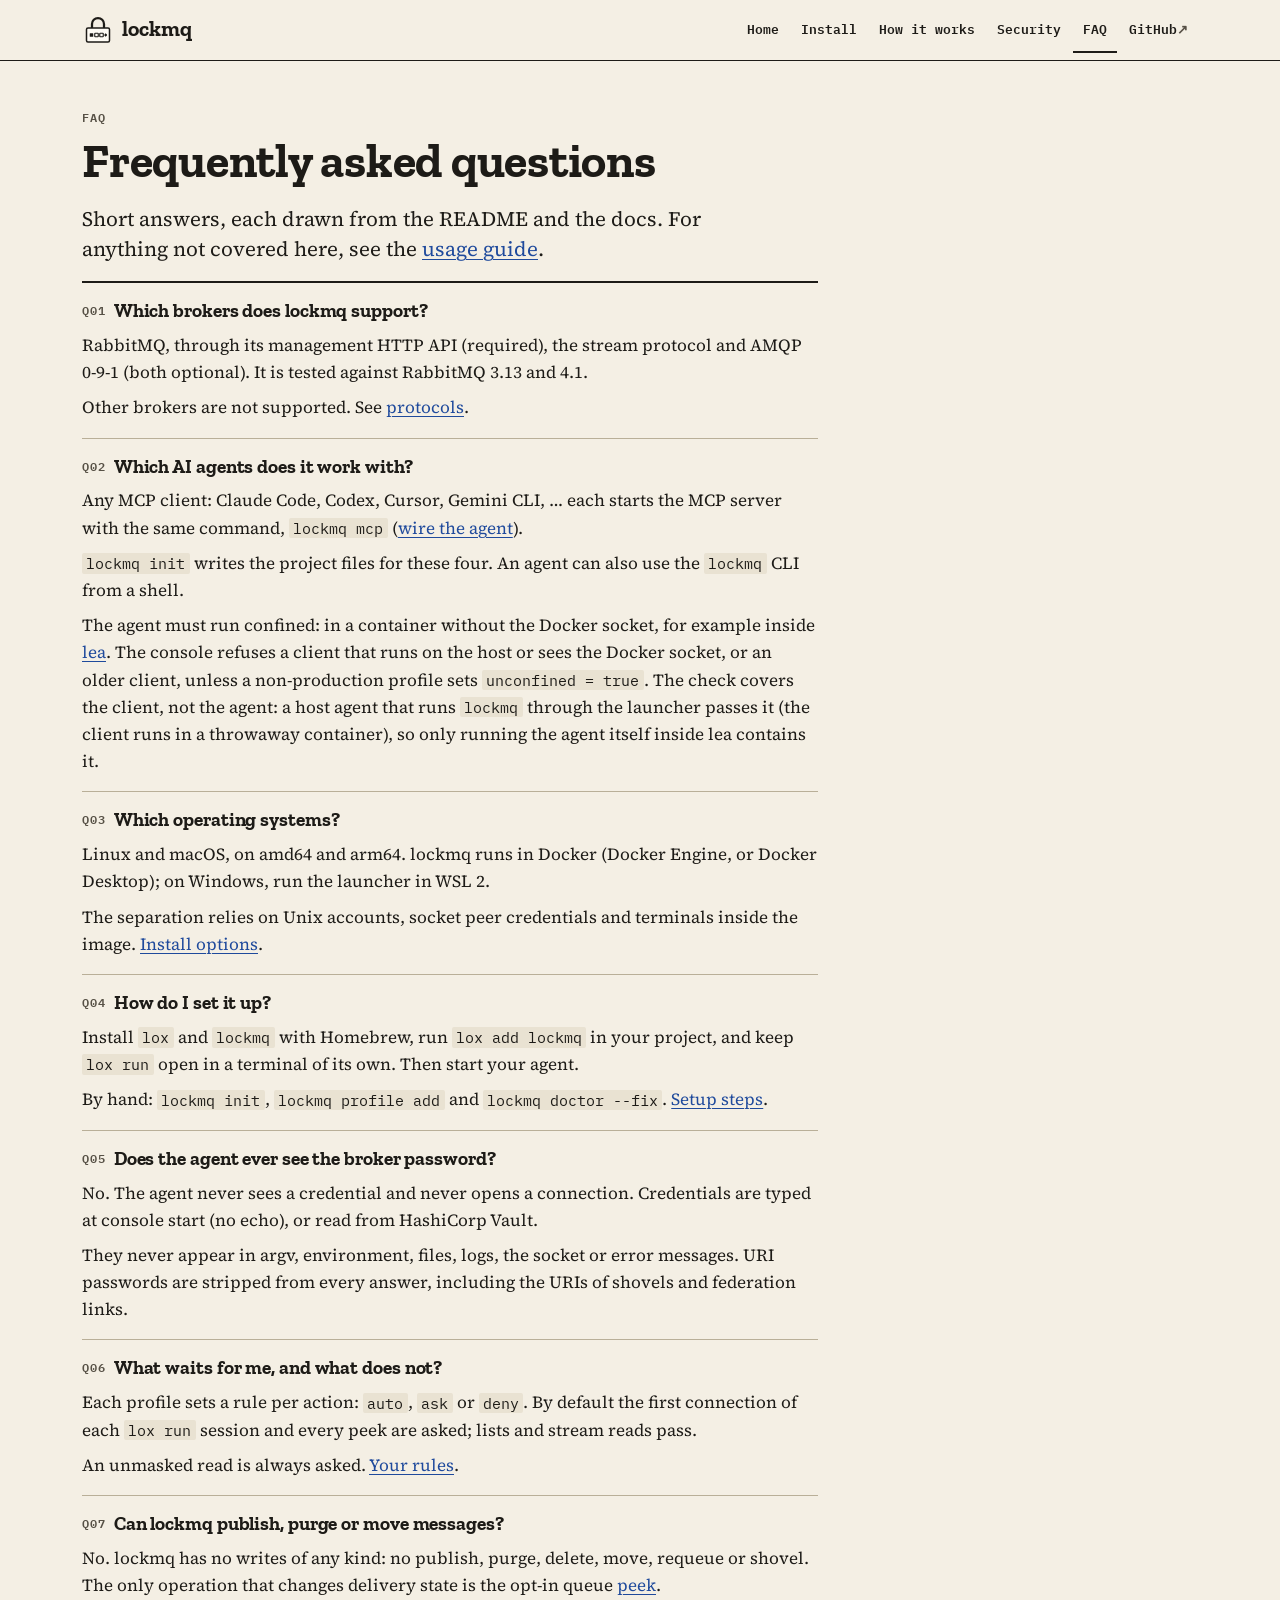
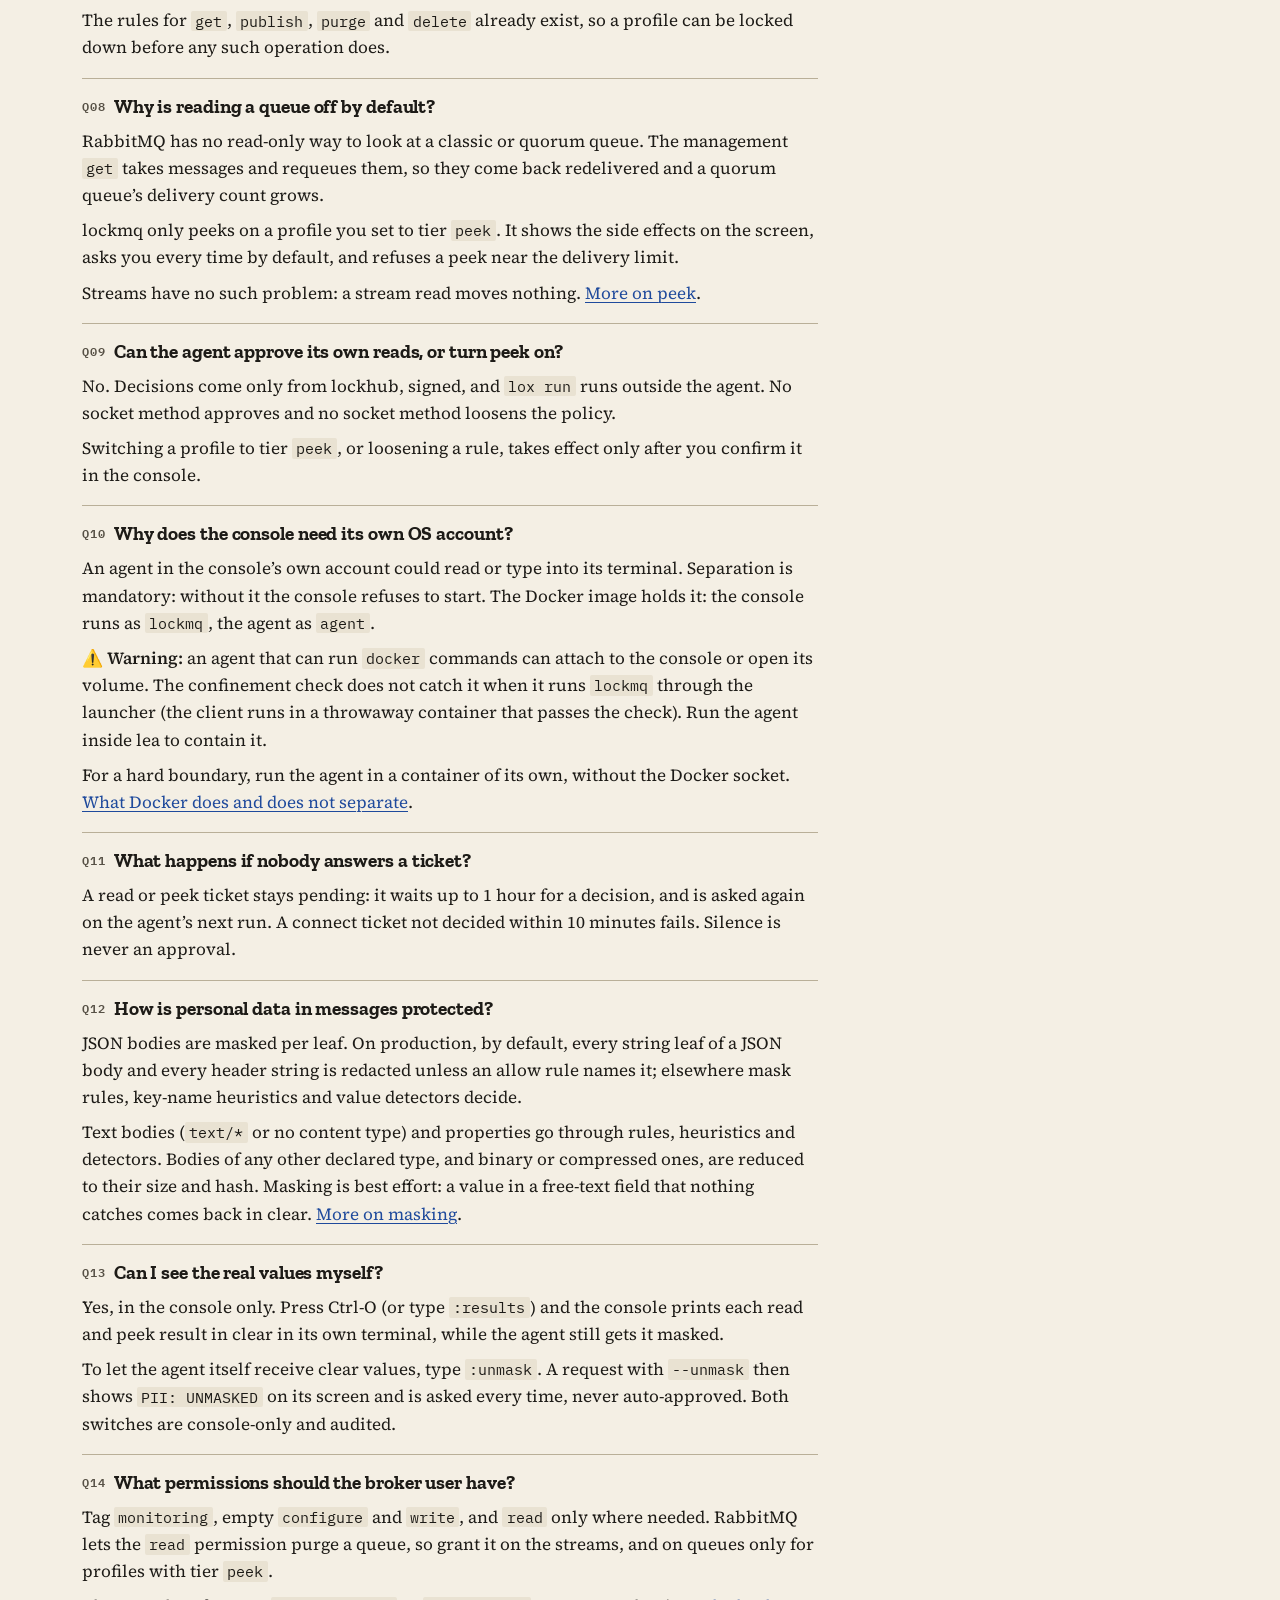
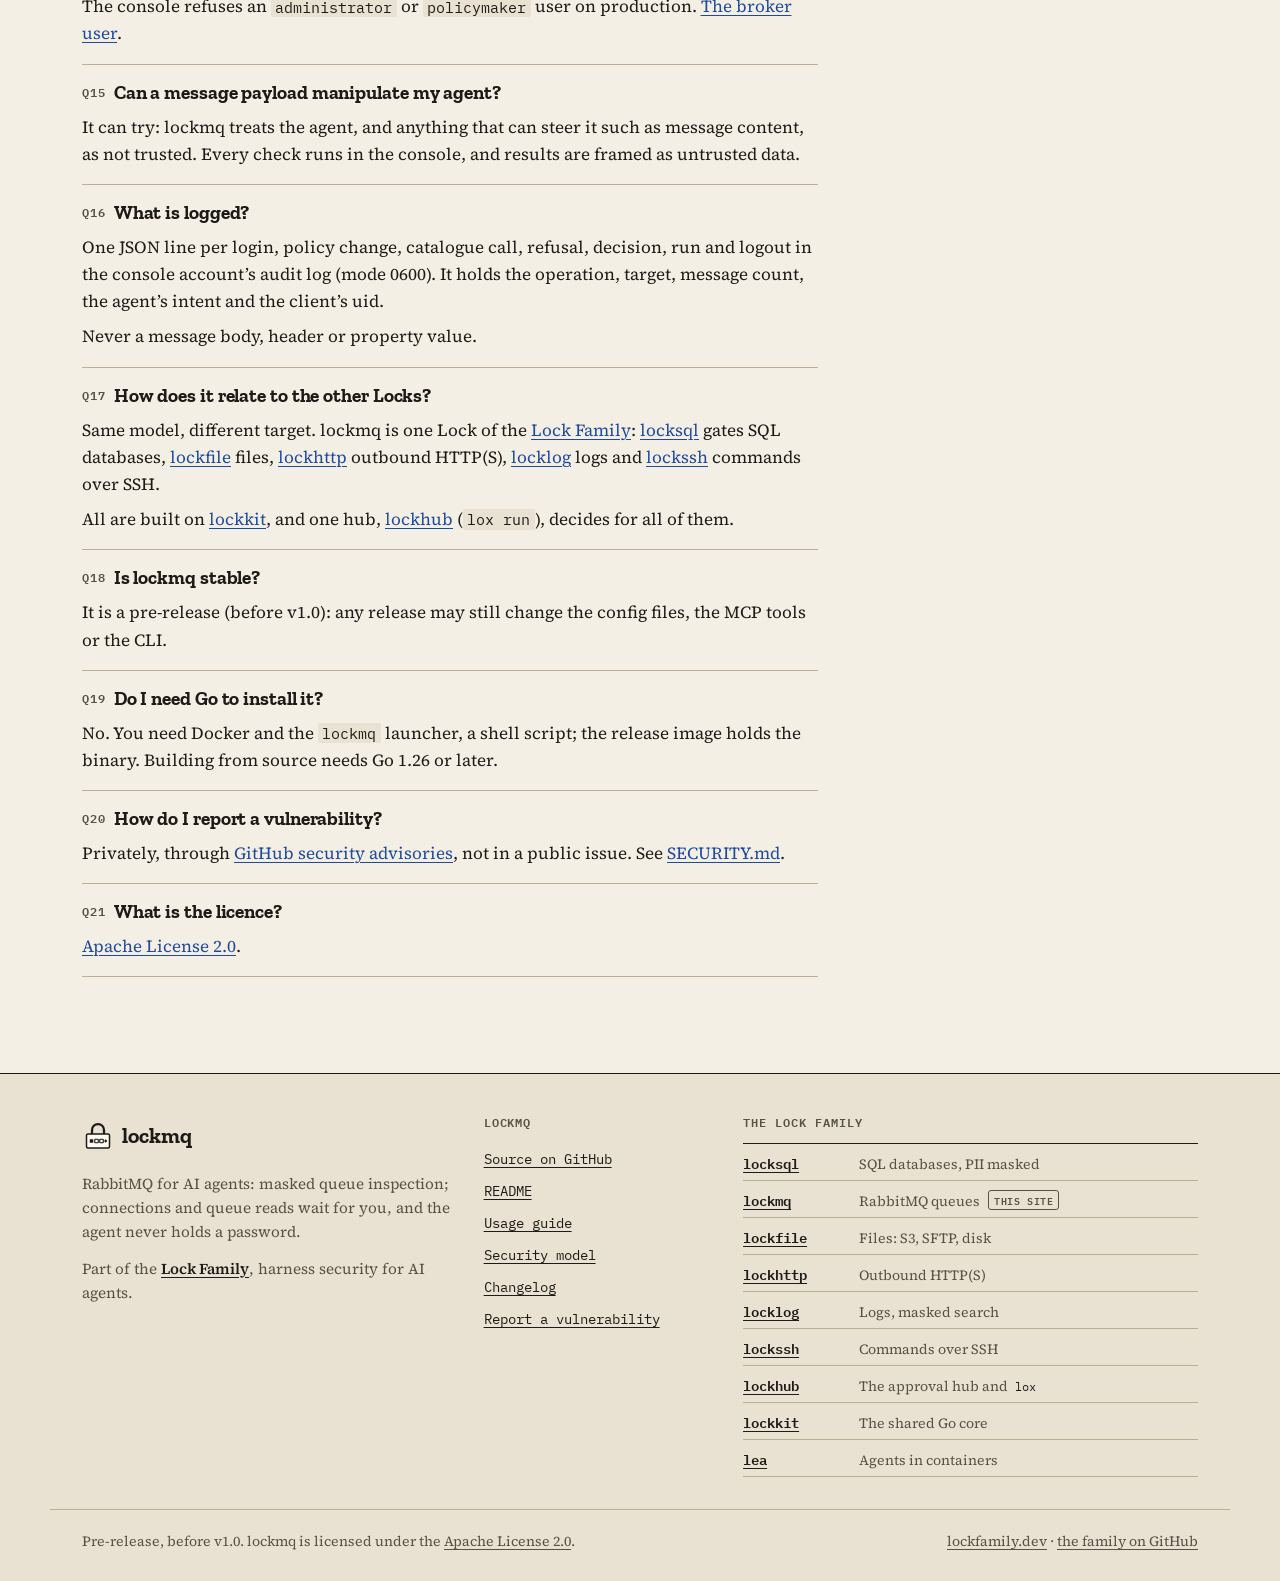
==== commit c1f5d8c8: "docs: fix the fact-check findings of #74 Make README, SECURITY.md, docs/ and site/ say what origin/m" ====
--- a/site/faq/index.html
+++ b/site/faq/index.html
@@ -67,6 +67,7 @@
   <h2 id="agents">Which AI agents does it work with?</h2>
   <p>Any MCP client: Claude Code, Codex, Cursor, Gemini CLI, … each starts the MCP server with the same command, <code>lockmq mcp</code> (<a href="../install/#wire">wire the agent</a>).</p>
   <p><code>lockmq init</code> writes the project files for these four. An agent can also use the <code>lockmq</code> CLI from a shell.</p>
+  <p>The agent must run confined: in a container without the Docker socket, for example inside <a href="https://github.com/DavidGodefroid/lea">lea</a>. The console refuses a client that runs on the host or sees the Docker socket, or an older client, unless a non-production profile sets <code>unconfined = true</code>. The check covers the client, not the agent: a host agent that runs <code>lockmq</code> through the launcher passes it (the client runs in a throwaway container), so only running the agent itself inside lea contains it.</p>
 </section>
 <section aria-labelledby="os">
   <h2 id="os">Which operating systems?</h2>
@@ -107,17 +108,17 @@
 <section aria-labelledby="own-account">
   <h2 id="own-account">Why does the console need its own OS account?</h2>
   <p>An agent in the console’s own account could read or type into its terminal. Separation is mandatory: without it the console refuses to start. The Docker image holds it: the console runs as <code>lockmq</code>, the agent as <code>agent</code>.</p>
-  <p><strong>⚠️ Warning:</strong> an agent that can run <code>docker</code> commands, as the default MCP wiring (a <code>docker run</code>) allows, can attach to the console or open its volume. The separation is then void.</p>
+  <p><strong>⚠️ Warning:</strong> an agent that can run <code>docker</code> commands can attach to the console or open its volume. The confinement check does not catch it when it runs <code>lockmq</code> through the launcher (the client runs in a throwaway container that passes the check). Run the agent inside lea to contain it.</p>
   <p>For a hard boundary, run the agent in a container of its own, without the Docker socket. <a href="https://github.com/DavidGodefroid/lockmq/blob/main/docs/docker.md#what-docker-does-and-does-not-separate">What Docker does and does not separate</a>.</p>
 </section>
 <section aria-labelledby="timeout">
   <h2 id="timeout">What happens if nobody answers a ticket?</h2>
-  <p>The console waits up to 5 minutes for a decision. No decision means denied.</p>
+  <p>A read or peek ticket stays pending: it waits up to 1 hour for a decision, and is asked again on the agent’s next run. A connect ticket not decided within 10 minutes fails. Silence is never an approval.</p>
 </section>
 <section aria-labelledby="pii">
   <h2 id="pii">How is personal data in messages protected?</h2>
-  <p>JSON bodies are masked per leaf. On production every string is redacted unless an allow rule names it; elsewhere mask rules, key-name heuristics and value detectors decide.</p>
-  <p>Headers and properties follow rules and heuristics, and binary or compressed bodies are reduced to their size and hash. Masking is best effort: a value in a free-text field that nothing catches comes back in clear. <a href="../how-it-works/#masking">More on masking</a>.</p>
+  <p>JSON bodies are masked per leaf. On production, by default, every string leaf of a JSON body and every header string is redacted unless an allow rule names it; elsewhere mask rules, key-name heuristics and value detectors decide.</p>
+  <p>Text bodies (<code>text/*</code> or no content type) and properties go through rules, heuristics and detectors. Bodies of any other declared type, and binary or compressed ones, are reduced to their size and hash. Masking is best effort: a value in a free-text field that nothing catches comes back in clear. <a href="../how-it-works/#masking">More on masking</a>.</p>
 </section>
 <section aria-labelledby="see-values">
   <h2 id="see-values">Can I see the real values myself?</h2>
@@ -145,7 +146,7 @@
 </section>
 <section aria-labelledby="stable">
   <h2 id="stable">Is lockmq stable?</h2>
-  <p>It is a pre-release (<code>v0.8.x</code>): any release may still change the config files, the MCP tools or the CLI.</p>
+  <p>It is a pre-release (before v1.0): any release may still change the config files, the MCP tools or the CLI.</p>
 </section>
 <section aria-labelledby="go">
   <h2 id="go">Do I need Go to install it?</h2>
@@ -197,7 +198,7 @@
       </nav>
     </div>
     <div class="wrap footer-bottom">
-      <p>Pre-release (v0.8.x). lockmq is licensed under the <a href="https://github.com/DavidGodefroid/lockmq/blob/main/LICENSE">Apache License 2.0</a>.</p>
+      <p>Pre-release, before v1.0. lockmq is licensed under the <a href="https://github.com/DavidGodefroid/lockmq/blob/main/LICENSE">Apache License 2.0</a>.</p>
       <p><a href="https://lockfamily.dev">lockfamily.dev</a> · <a href="https://github.com/DavidGodefroid/lockfamily">the family on GitHub</a></p>
     </div>
   </footer>
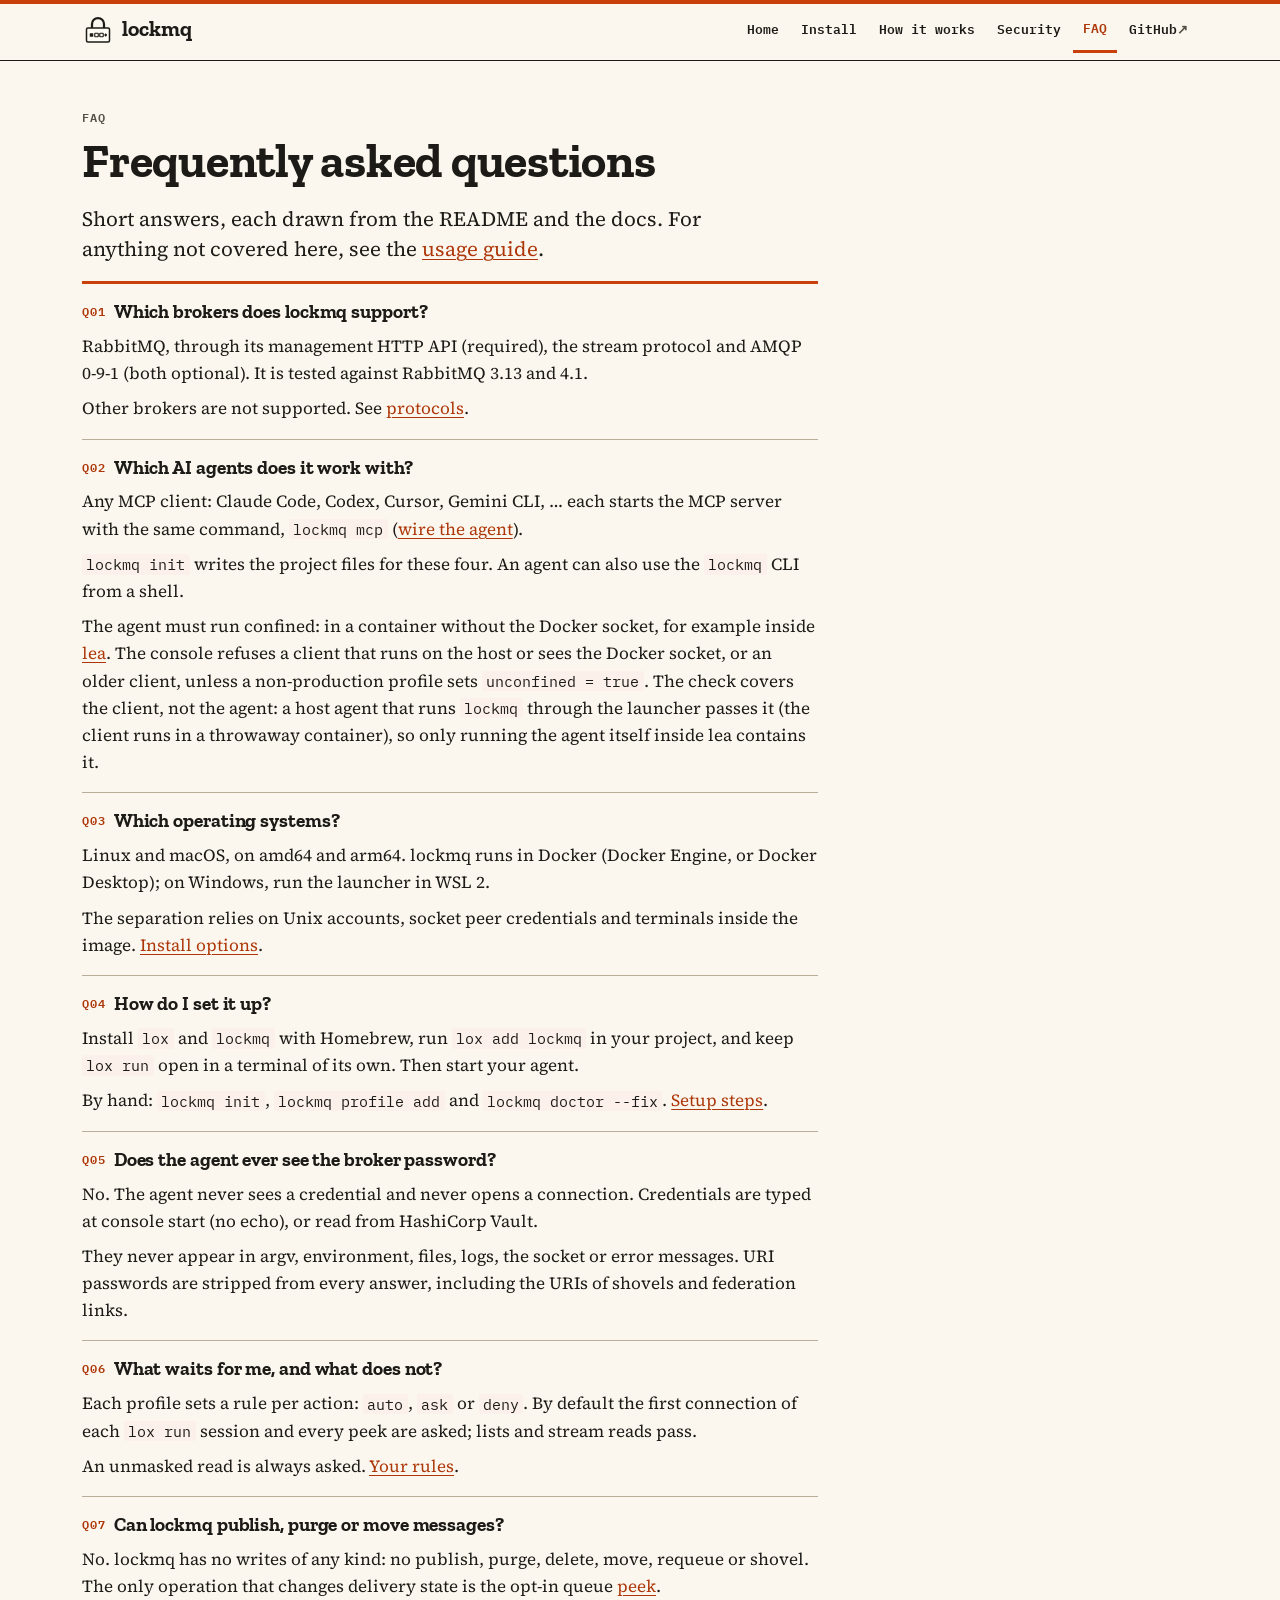
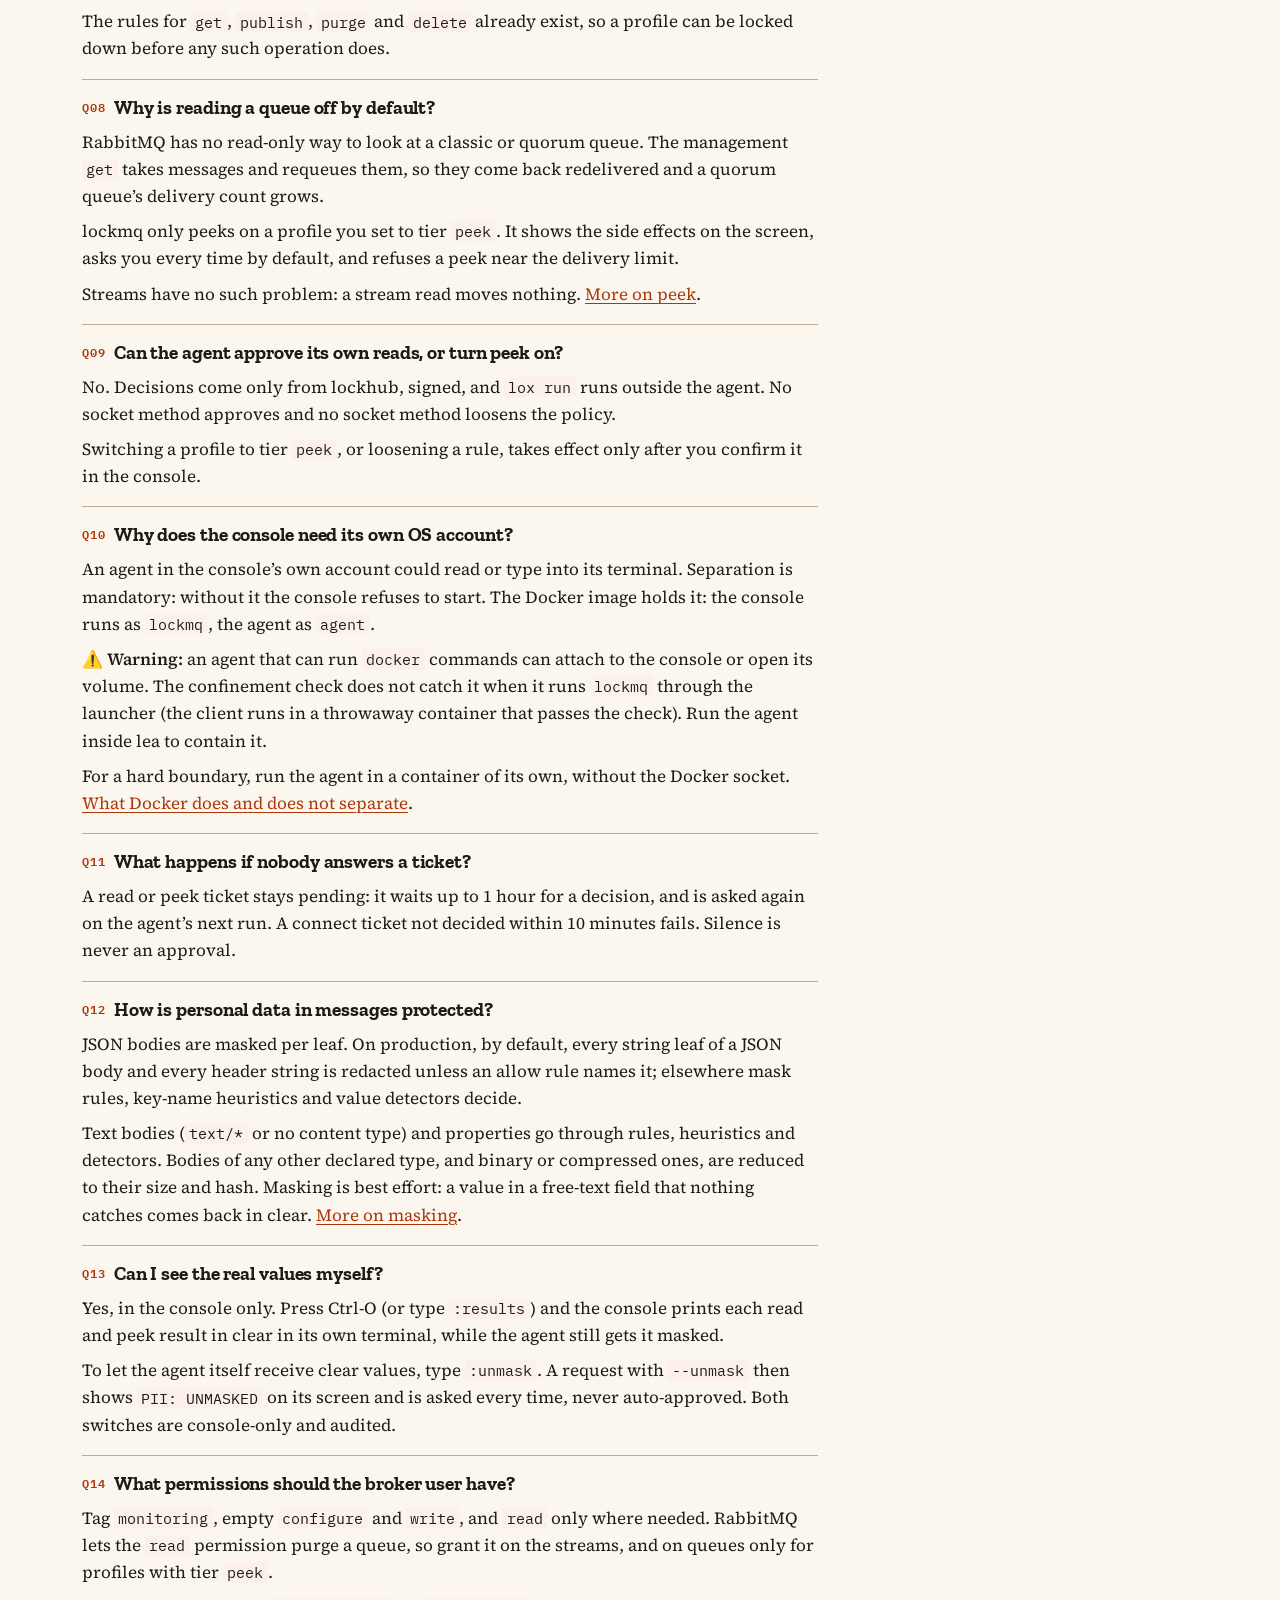
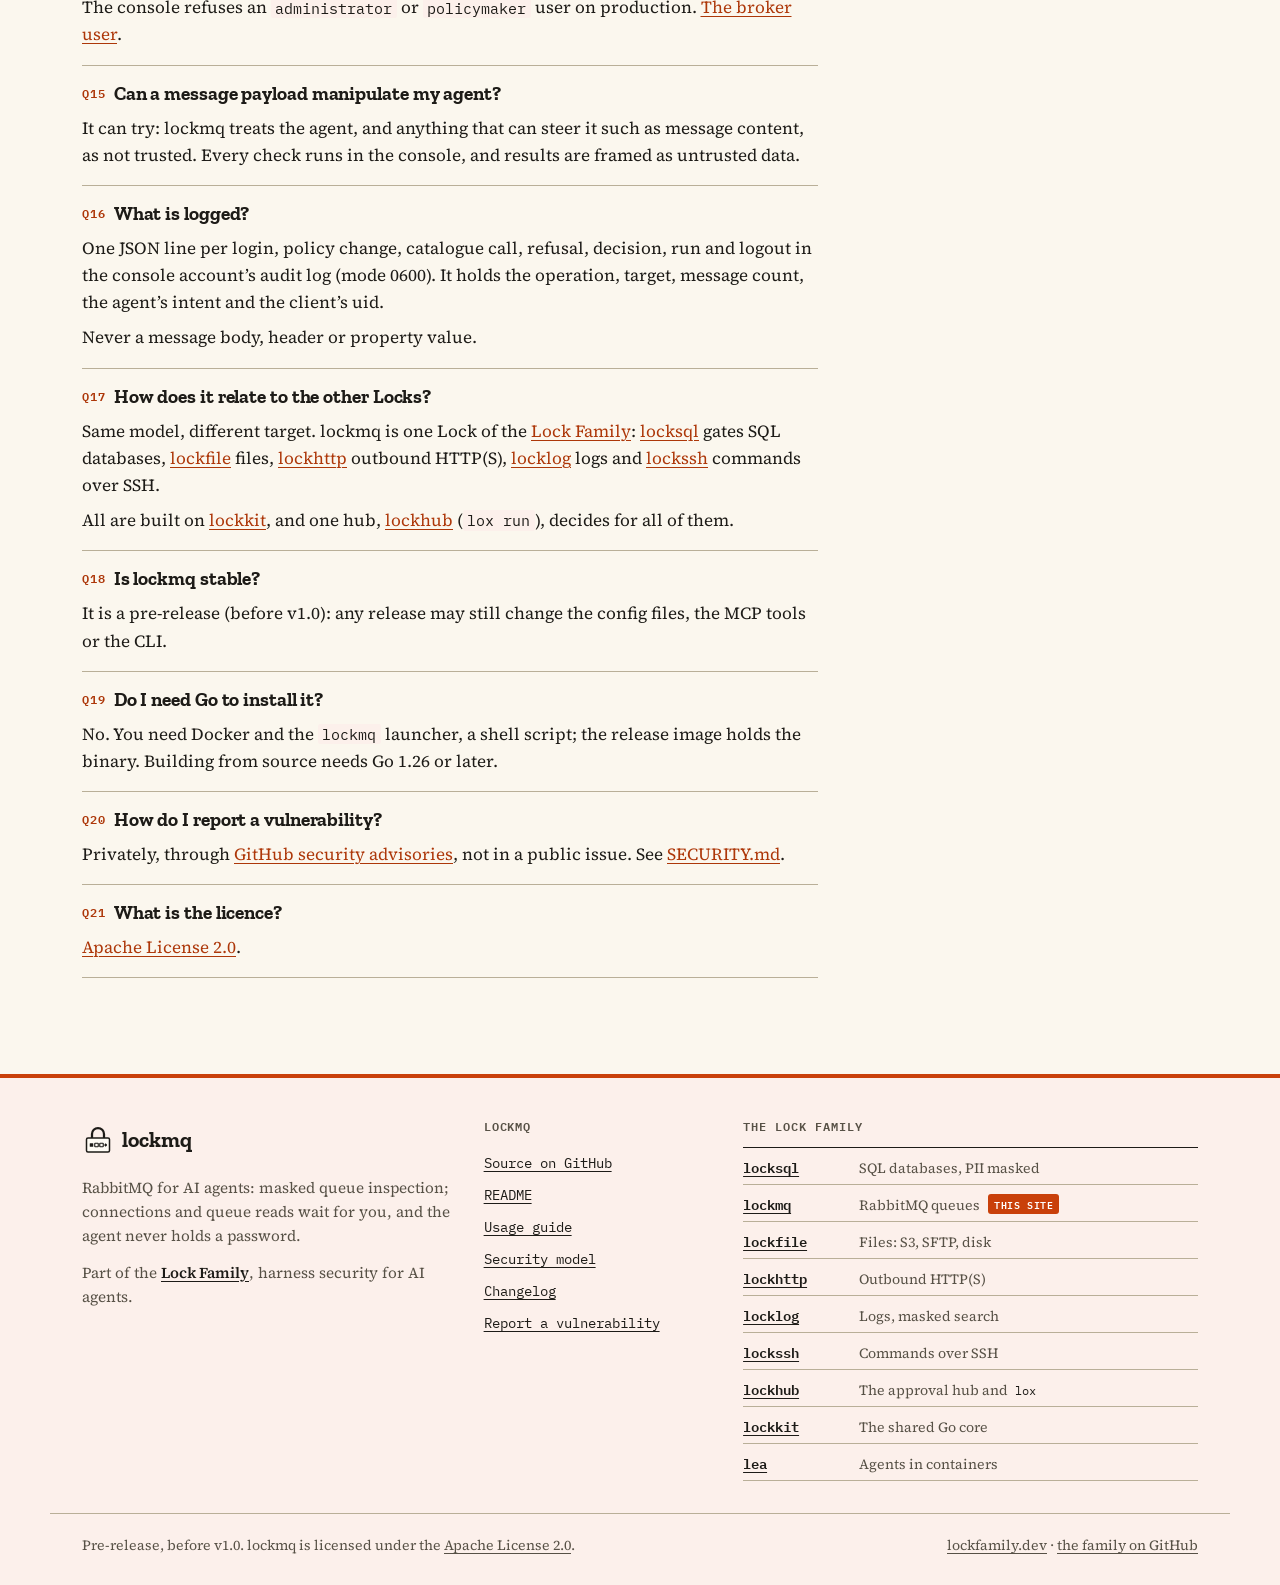
==== commit 636c29e8: "site: coloured stock, lockmq's accent (lockfamily#72) The family's colour direction (lockfamily site" ====
--- a/site/faq/index.html
+++ b/site/faq/index.html
@@ -1,13 +1,13 @@
 <!doctype html>
-<html lang="en">
+<html lang="en" data-accent="lockmq">
 <head>
   <meta charset="utf-8">
   <meta name="viewport" content="width=device-width, initial-scale=1">
   <title>lockmq FAQ</title>
   <meta name="description" content="Short answers about lockmq: brokers, agents, passwords, approval, queue peek, masking, the broker user, writes and the licence.">
   <meta name="color-scheme" content="light dark">
-  <meta name="theme-color" content="#f4efe4" media="(prefers-color-scheme: light)">
-  <meta name="theme-color" content="#16140f" media="(prefers-color-scheme: dark)">
+  <meta name="theme-color" content="#fbf7ee" media="(prefers-color-scheme: light)">
+  <meta name="theme-color" content="#1f1d26" media="(prefers-color-scheme: dark)">
   <link rel="canonical" href="https://davidgodefroid.github.io/lockmq/faq/">
   <meta property="og:type" content="website">
   <meta property="og:site_name" content="lockmq">
--- a/site/assets/tokens.css
+++ b/site/assets/tokens.css
@@ -42,8 +42,8 @@
   --font-mono: "IBM Plex Mono", ui-monospace, SFMono-Regular, Menlo, Consolas, monospace;
 
   /* paper (light): a printed ticket on a desk */
-  --paper: #f4efe4;    /* page */
-  --paper-2: #e9e2d2;  /* stub, tinted bands */
+  --paper: #fbf7ee;    /* page */
+  --paper-2: #f3ecdd;  /* stub, neutral bands */
   --card: #fffcf5;     /* the ticket's face */
   --ink: #1d1b17;      /* text, logos */
   --ink-2: #575146;    /* secondary text, control borders */
@@ -54,6 +54,7 @@
   --asked: #8a5300;    /* waiting for you */
   --mask: #0e6158;     /* masked values, the hub */
   --agent: #2a55a8;    /* the agent's request */
+  --accent: #2346d2; --on-accent: #ffffff; --accent-ink: #2346d2; --accent-tint: #ebeffc; --accent-stock: #c8d1f7; --accent-stock-2: #d4c8f7;
   --term-bg: #1a1814;  /* lox run: a real terminal, dark in both themes */
   --term-text: #e2e8f0;
   --term-dim: #94a3b8;
@@ -69,24 +70,58 @@
   color-scheme: light;
 }
 
-/* carbon (dark): designed on its own, a carbon copy, warm, not navy */
+/* dusk (dark): a dyed dark stock, lifted off black; cream ink stays warm */
 @media (prefers-color-scheme: dark) {
   :root {
-    --paper: #16140f;
-    --paper-2: #1f1c16;
-    --card: #25221b;
+    --paper: #1f1d26;
+    --paper-2: #282531;
+    --card: #2f2c3a;
     --ink: #ede6d6;
-    --ink-2: #b2a994;
-    --rule: #4a4438;
+    --ink-2: #bdb5a3;
+    --rule: #5a546c;
     --sign: #a3bdff;
     --stamp: #ff9384;
     --auto: #7fcf8a;
     --asked: #e8b860;
     --mask: #6fd9c8;
     --agent: #89b4fa;
-    --term-bg: #0e0d0a;
+    --accent: #889cf0; --on-accent: #14120e; --accent-ink: #889cf0; --accent-tint: #202548; --accent-stock: #1d307c; --accent-stock-2: #2b1763;
+    --term-bg: #121017;
     color-scheme: dark;
   }
 }
 
 @media (min-width: 768px) { :root { --gutter: 32px; } }
+
+/* Product accents (site-kit/COLOUR.md). Put data-accent="<product>" on
+   <html> (a Lock site) or on any element (one Lock's row on the family
+   page); without it the family's cobalt applies.
+   --accent        fills: buttons, chips, thick rules, the ticket's shadow
+   --on-accent     text on --accent
+   --accent-ink    the accent as text and links, AA on every ground below
+   --accent-tint   a pale band or tile
+   --accent-stock  the hero's coloured stock; -2 is the end of its wash */
+/* accents:begin (generated by site-kit/tools/accents.py, do not edit by hand) */
+[data-accent="lockfamily"] { --accent: #2346d2; --on-accent: #ffffff; --accent-ink: #2346d2; --accent-tint: #ebeffc; --accent-stock: #c8d1f7; --accent-stock-2: #d4c8f7; }
+[data-accent="locksql"] { --accent: #6d35d8; --on-accent: #ffffff; --accent-ink: #6933cf; --accent-tint: #f1ebfc; --accent-stock: #d8c8f7; --accent-stock-2: #efc8f7; }
+[data-accent="lockmq"] { --accent: #c9400a; --on-accent: #ffffff; --accent-ink: #ad3709; --accent-tint: #fcf0eb; --accent-stock: #f7d5c8; --accent-stock-2: #f7e6c8; }
+[data-accent="lockfile"] { --accent: #c21f6a; --on-accent: #ffffff; --accent-ink: #af1c5f; --accent-tint: #fcebf3; --accent-stock: #f7c8dd; --accent-stock-2: #f7c8f0; }
+[data-accent="lockhttp"] { --accent: #0672a3; --on-accent: #ffffff; --accent-ink: #066b99; --accent-tint: #ebf7fc; --accent-stock: #c8e8f7; --accent-stock-2: #c8f7f1; }
+[data-accent="locklog"] { --accent: #1c7c3c; --on-accent: #ffffff; --accent-ink: #1b7a3b; --accent-tint: #ebfcf1; --accent-stock: #c8f7d7; --accent-stock-2: #d3f7c8; }
+[data-accent="lockssh"] { --accent: #5d7500; --on-accent: #ffffff; --accent-ink: #5b7300; --accent-tint: #f8fceb; --accent-stock: #edf7c8; --accent-stock-2: #d5f7c8; }
+[data-accent="lea"] { --accent: #9a2bb3; --on-accent: #ffffff; --accent-ink: #9128a8; --accent-tint: #f9ebfc; --accent-stock: #eec8f7; --accent-stock-2: #f7c8e8; }
+[data-accent="lockhub"] { --accent: #0b7a70; --on-accent: #ffffff; --accent-ink: #0a7067; --accent-tint: #ebfcfa; --accent-stock: #c8f7f2; --accent-stock-2: #c8e5f7; }
+[data-accent="lockkit"] { --accent: #9a5f00; --on-accent: #ffffff; --accent-ink: #885400; --accent-tint: #fcf5eb; --accent-stock: #f7e5c8; --accent-stock-2: #f7d3c8; }
+@media (prefers-color-scheme: dark) {
+  [data-accent="lockfamily"] { --accent: #889cf0; --on-accent: #14120e; --accent-ink: #889cf0; --accent-tint: #202548; --accent-stock: #1d307c; --accent-stock-2: #2b1763; }
+  [data-accent="locksql"] { --accent: #ad8af0; --on-accent: #14120e; --accent-ink: #ad8af0; --accent-tint: #2f224a; --accent-stock: #3e1d7c; --accent-stock-2: #541660; }
+  [data-accent="lockmq"] { --accent: #ef9f80; --on-accent: #14120e; --accent-ink: #ef9f80; --accent-tint: #412420; --accent-stock: #672f18; --accent-stock-2: #42300f; }
+  [data-accent="lockfile"] { --accent: #f18dbb; --on-accent: #14120e; --accent-ink: #f18dbb; --accent-tint: #401d34; --accent-stock: #781c46; --accent-stock-2: #5a1550; }
+  [data-accent="lockhttp"] { --accent: #80cdef; --on-accent: #14120e; --accent-ink: #80cdef; --accent-tint: #1a2e3f; --accent-stock: #15455b; --accent-stock-2: #0d3833; }
+  [data-accent="locklog"] { --accent: #80efa5; --on-accent: #14120e; --accent-ink: #80efa5; --accent-tint: #1e302a; --accent-stock: #114a24; --accent-stock-2: #193b0e; }
+  [data-accent="lockssh"] { --accent: #d8ef80; --on-accent: #14120e; --accent-ink: #d8ef80; --accent-tint: #2b2f1e; --accent-stock: #384210; --accent-stock-2: #1b3b0e; }
+  [data-accent="lea"] { --accent: #df8df1; --on-accent: #14120e; --accent-ink: #df8df1; --accent-tint: #382042; --accent-stock: #671c78; --accent-stock-2: #5d1646; }
+  [data-accent="lockhub"] { --accent: #80efe5; --on-accent: #14120e; --accent-ink: #80efe5; --accent-tint: #1b3035; --accent-stock: #104641; --accent-stock-2: #12364c; }
+  [data-accent="lockkit"] { --accent: #efc580; --on-accent: #14120e; --accent-ink: #efc580; --accent-tint: #382a1e; --accent-stock: #533a13; --accent-stock-2: #562514; }
+}
+/* accents:end */
--- a/site/assets/lock-site.css
+++ b/site/assets/lock-site.css
@@ -1,9 +1,11 @@
 /* lock-site.css: the shared stylesheet of the Lock sites (locksql, lockmq,
    lockfile, lockhttp, locklog). Identical bytes in every Lock repo.
 
-   The family identity, "a printed ticket that a human signs":
-   lockfamily/docs/identity.md. Link tokens.css first (fonts, colours,
-   space), then this file. No build step, no third-party request.
+   The family identity, "a printed ticket that a human signs", on coloured
+   stock: lockfamily/docs/identity.md and site-kit/COLOUR.md. Link
+   tokens.css first (fonts, colours, space, the accents), then this file,
+   and name the product once: <html data-accent="locksql">. No build step,
+   no third-party request.
 
    It styles the shared shell (header, hero, install box, footer, family
    strip) and every content class the Lock sites use, under their old names,
@@ -24,9 +26,9 @@
   overflow-x: hidden;
 }
 img, svg, video { max-width: 100%; height: auto; }
-a { color: var(--sign); text-underline-offset: 3px; text-decoration-thickness: 1px; }
+a { color: var(--accent-ink); text-underline-offset: 3px; text-decoration-thickness: 1px; }
 a:hover { text-decoration-thickness: 2px; }
-:focus-visible { outline: 3px solid var(--sign); outline-offset: 3px; }
+:focus-visible { outline: 3px solid var(--accent-ink); outline-offset: 3px; }
 [id] { scroll-margin-top: 5rem; }
 
 h1, h2, h3 {
@@ -45,7 +47,7 @@
 code { font-size: 0.86em; }
 :not(pre) > code {
   padding: 0.05em 0.3em; border-radius: 2px;
-  background: var(--paper-2); color: var(--ink);
+  background: var(--accent-tint); color: var(--ink);
   overflow-wrap: anywhere;
 }
 kbd {
@@ -77,7 +79,7 @@
 
 /* ---------- header: a ruled band, like a form's letterhead ---------- */
 
-.site-header { position: sticky; top: 0; z-index: 50; background: var(--paper); border-bottom: 1px solid var(--ink); }
+.site-header { position: sticky; top: 0; z-index: 50; background: var(--paper); border-bottom: 1px solid var(--ink); box-shadow: inset 0 4px 0 var(--accent); }
 .site-header .wrap {
   display: flex; flex-wrap: wrap; align-items: center; justify-content: space-between;
   gap: 0 var(--s-5); min-height: 60px;
@@ -99,8 +101,8 @@
   font: 600 0.8rem/1.4 var(--font-mono);
   border-bottom: 2px solid transparent; margin-bottom: -1px;
 }
-.site-nav a:hover { text-decoration: underline; }
-.site-nav a[aria-current="page"] { border-bottom-color: var(--ink); }
+.site-nav a:hover { color: var(--accent-ink); text-decoration: underline; }
+.site-nav a[aria-current="page"] { border-bottom: 3px solid var(--accent); color: var(--accent-ink); }
 .site-nav a[href^="http"]::after { content: " \2197"; color: var(--ink-2); }
 
 /* Phones: the brand on one row, the navigation on a second row that scrolls
@@ -126,26 +128,60 @@
 
 /* ---------- sections: numbered, like the clauses of a document ---------- */
 
-main section > h2:not(.visually-hidden) { padding-top: var(--s-2); border-top: 2px solid var(--ink); max-width: none; }
+main section > h2:not(.visually-hidden) { padding-top: 0; border-top: 3px solid var(--accent); max-width: none; }
+/* The clause number: a tab in the product's colour, hanging from the rule. */
 main section > h2:not(.visually-hidden)::before {
   counter-increment: clause; content: counter(clause, decimal-leading-zero);
-  display: block; margin-bottom: var(--s-3);
-  font: 600 0.75rem/1.4 var(--font-mono); letter-spacing: 0.08em; color: var(--ink-2);
-}
+  display: block; width: max-content; margin-bottom: var(--s-3); padding: 2px 8px 3px;
+  border-radius: 0 0 var(--radius) var(--radius);
+  background: var(--accent); color: var(--on-accent);
+  font: 600 0.75rem/1.4 var(--font-mono); letter-spacing: 0.08em;
+}
+
+/* Every second section of a page sits on a band of the product's tint,
+   edge to edge (the shadow paints the band, the clip keeps it in its row). */
+main > .wrap > section:not(.hero):not(.limits):not(.demo-section):nth-of-type(even) {
+  margin: var(--s-8) 0 0; padding: var(--s-7) 0;
+  background: var(--accent-tint); box-shadow: 0 0 0 100vmax var(--accent-tint); clip-path: inset(0 -100vmax);
+}
+main > .wrap > section:not(.hero):not(.limits):not(.demo-section):nth-of-type(even) > h2 { margin-top: 0; }
+main > .wrap > section:not(.hero):not(.limits):not(.demo-section):nth-of-type(even) > :last-child { margin-bottom: 0; }
+main > .wrap > section:not(.hero):not(.limits):not(.demo-section):nth-of-type(even) :not(pre) > code { background: var(--card); }
 main section > h2:not(.visually-hidden) > .heading-anchor { font-family: var(--font-mono); }
 
 /* ---------- hero ---------- */
 
+/* The hero is printed on the product's coloured stock, edge to edge, and
+   ends on a perforation. --accent-stock is also its background-color, so a
+   contrast check reads a flat colour under the wash. */
 .hero {
   display: grid; gap: var(--s-6); align-items: start;
-  padding: clamp(var(--s-6), 6vw, var(--s-8)) 0 var(--s-5);
-}
+  position: relative; isolation: isolate;
+  padding: clamp(var(--s-6), 6vw, var(--s-8)) 0 calc(var(--s-6) + 9px); margin-bottom: var(--s-6);
+  background-color: var(--accent-stock);
+  --notch: var(--accent-stock-2);
+  --rule: color-mix(in srgb, var(--accent) 45%, transparent);
+  --perf: 2px dashed var(--rule);
+}
+.hero::before, .hero::after { content: ""; position: absolute; left: 50%; width: 100vw; transform: translateX(-50%); }
+.hero::before {
+  z-index: -1; top: 0; bottom: 0;
+  background: linear-gradient(180deg, var(--accent-stock) 0 40%, var(--accent-stock-2) 78% 100%);
+}
+.hero::after {
+  bottom: -1px; height: 9px;
+  background: radial-gradient(circle at 50% 100%, var(--paper) 5px, transparent 5.6px) 0 0 / 18px 9px repeat-x;
+}
+@media (min-width: 980px) {
+  .hero::before { background: linear-gradient(100deg, var(--accent-stock) 0 36%, var(--accent-stock-2) 60% 100%); }
+}
+.hero :not(pre) > code { background: var(--card); }
 .hero > * { min-width: 0; }
 @media (min-width: 980px) {
   .hero:has(> .hero-aside) { grid-template-columns: minmax(0, 1.12fr) minmax(0, 1fr); gap: var(--s-7); }
 }
 .hero h1 { font-size: clamp(2.2rem, 1.3rem + 3.4vw, 3.6rem); line-height: 1.04; margin: var(--s-3) 0 var(--s-5); max-width: 16ch; }
-.hero h1 .key { color: var(--sign); }
+.hero h1 .key { color: var(--accent-ink); }
 .hero .lead { margin-bottom: var(--s-5); }
 .hero .intro { color: var(--ink-2); max-width: 40rem; }
 .hero-aside { margin: 0; }
@@ -155,9 +191,9 @@
 .eyebrow a { color: inherit; text-decoration: none; }
 .eyebrow a:hover { color: var(--ink); text-decoration: underline; }
 .badge {
-  display: inline-block; margin-right: var(--s-2); padding: 1px 6px;
-  border: 1px solid var(--ink); border-radius: var(--radius);
-  color: var(--ink); background: var(--card); letter-spacing: 0.04em;
+  display: inline-block; margin-right: var(--s-2); padding: 2px 7px;
+  border-radius: var(--radius);
+  color: var(--on-accent); background: var(--accent); letter-spacing: 0.04em;
 }
 
 .actions { display: flex; flex-wrap: wrap; gap: var(--s-2); margin: var(--s-5) 0; }
@@ -167,9 +203,10 @@
   background: var(--card); color: var(--ink); text-decoration: none;
   font: 600 0.85rem/1.2 var(--font-mono);
 }
-.button:hover { background: var(--paper-2); text-decoration: underline; }
-.button.primary { background: var(--ink); color: var(--paper); }
-.button.primary:hover { background: var(--ink); color: var(--paper); text-decoration: underline; }
+.button:hover { background: var(--accent-tint); text-decoration: underline; }
+.button.primary { background: var(--accent); border-color: var(--accent); color: var(--on-accent); box-shadow: 3px 3px 0 var(--ink); }
+.button.primary:hover { background: var(--accent); color: var(--on-accent); text-decoration: underline; box-shadow: 1px 1px 0 var(--ink); transform: translate(2px, 2px); }
+.button:focus-visible { outline-color: var(--ink); }
 .button[href^="http"]::after { content: "\00a0\2197"; }
 
 /* One line under the hero: the family and its one hub. */
@@ -182,8 +219,8 @@
 
 .facts { display: flex; flex-wrap: wrap; gap: var(--s-2); margin: var(--s-4) 0 0; padding: 0; list-style: none; }
 .facts li {
-  margin: 0; padding: 2px 8px; border: 1px solid var(--rule); border-radius: var(--radius);
-  font: 0.78rem/1.6 var(--font-mono); color: var(--ink-2); background: var(--card);
+  margin: 0; padding: 2px 8px; border: 1px solid var(--accent); border-radius: var(--radius);
+  font: 0.78rem/1.6 var(--font-mono); color: var(--ink); background: var(--card);
 }
 
 /* ---------- install box: a terminal with a Copy button (assets/copy.js) ---------- */
@@ -193,7 +230,7 @@
   display: flex; align-items: center; justify-content: space-between; gap: var(--s-3);
   min-height: 40px; padding: 0 var(--s-2) 0 var(--s-4);
   background: var(--term-bg); color: var(--term-dim);
-  border: 1px solid var(--ink); border-bottom: 1px dashed #4a4438; border-radius: var(--radius) var(--radius) 0 0;
+  border: 1px solid var(--ink); border-bottom: 1px dashed #5a546c; border-radius: var(--radius) var(--radius) 0 0;
   font: 600 0.72rem/1.4 var(--font-mono); letter-spacing: 0.08em; text-transform: uppercase;
 }
 .install pre {
@@ -238,14 +275,14 @@
 
 blockquote {
   margin: var(--s-5) 0; padding: var(--s-2) 0 var(--s-2) var(--s-4); max-width: 44rem;
-  border-left: 3px double var(--sign);
+  border-left: 4px solid var(--accent);
   font: 400 italic 1.2rem/1.5 var(--font-text); color: var(--ink);
 }
 blockquote p { margin: 0; }
 
 .notice {
   display: block; max-width: 44rem; margin: 0 0 var(--s-4); padding: var(--s-3) var(--s-4);
-  background: var(--card); border: 1px solid var(--ink); border-left-width: 4px; border-radius: var(--radius);
+  background: var(--accent-tint); border: 1px solid var(--accent); border-left-width: 6px; border-radius: var(--radius);
   font-size: 0.98rem;
 }
 .notice > :last-child { margin-bottom: 0; }
@@ -253,7 +290,7 @@
 /* ---------- the ticket (optional hero aside), from lockfamily ---------- */
 
 .ticket { margin: 0; position: relative; }
-.ticket-face, .ticket-stub { background: var(--card); border: 1px solid var(--ink); position: relative; }
+.ticket-face, .ticket-stub { background: var(--card); border: 1px solid var(--ink); position: relative; box-shadow: 7px 7px 0 var(--accent); }
 .ticket-face { padding: var(--s-4) var(--s-4) var(--s-5); border-bottom: 0; border-radius: var(--radius) var(--radius) 0 0; }
 .ticket-stub {
   padding: var(--s-4); border-top: var(--perf); border-radius: 0 0 var(--radius) var(--radius);
@@ -263,7 +300,7 @@
 .ticket-stub p:last-child { margin: 0; }
 .ticket-stub::before, .ticket-stub::after {
   content: ""; position: absolute; top: -11px; width: 20px; height: 20px; border-radius: 50%;
-  background: var(--paper); border: 1px solid var(--ink);
+  background: var(--notch, var(--paper)); border: 1px solid var(--ink);
 }
 .ticket-stub::before { left: -11px; clip-path: inset(0 0 0 50%); }
 .ticket-stub::after { right: -11px; clip-path: inset(0 50% 0 0); }
@@ -321,7 +358,7 @@
 .cards {
   display: grid; gap: 0 var(--s-6); margin: var(--s-5) 0 var(--s-4); padding: 0; list-style: none;
   grid-template-columns: repeat(auto-fill, minmax(min(100%, 20rem), 1fr));
-  border-top: 1px solid var(--ink);
+  border-top: 3px solid var(--accent);
 }
 .cards.cols-3 { grid-template-columns: repeat(auto-fill, minmax(min(100%, 17rem), 1fr)); }
 .cards > li {
@@ -331,8 +368,7 @@
 .cards .icon {
   position: absolute; left: 0; top: var(--s-4); width: 1.8rem; height: 1.8rem;
   display: grid; place-items: center; font-size: 1.05rem; line-height: 1;
-  border: 1px solid var(--rule); border-radius: var(--radius); background: var(--card);
-  filter: grayscale(1); opacity: 0.85;
+  border: 1px solid var(--accent); border-radius: var(--radius); background: var(--accent-stock);
 }
 .cards > li:not(:has(.icon)) { padding-left: 0; }
 .cards h3 { margin: 0 0 var(--s-1); font: 600 1rem/1.4 var(--font-mono); }
@@ -357,13 +393,13 @@
 }
 ol.steps > li::before {
   content: counter(st) "."; position: absolute; left: 0; top: var(--s-3);
-  font: 600 0.85rem/1.9 var(--font-mono); color: var(--ink-2);
+  font: 600 0.85rem/1.9 var(--font-mono); color: var(--accent-ink);
 }
 ol.steps > li > :last-child { margin-bottom: 0; }
 ol.steps pre { margin: var(--s-2) 0 0; }
 
 /* Further reading. */
-.more { max-width: 44rem; border-top: 2px solid var(--ink); }
+.more { max-width: 44rem; border-top: 3px solid var(--accent); }
 .more ul { list-style: none; margin: 0; padding: 0; }
 .more li { margin: 0; padding: var(--s-3) 0; border-bottom: 1px solid var(--rule); }
 .more a { font-family: var(--font-mono); font-weight: 600; font-size: 0.92rem; }
@@ -372,7 +408,7 @@
 /* ---------- tables ---------- */
 
 .prose + .table-wrap, p + .table-wrap { margin-top: var(--s-5); }
-.table-wrap { max-width: 100%; overflow-x: auto; margin: 0 0 var(--s-5); border-top: 2px solid var(--ink); }
+.table-wrap { max-width: 100%; overflow-x: auto; margin: 0 0 var(--s-5); border-top: 3px solid var(--accent); }
 table { border-collapse: collapse; width: 100%; font-size: 0.95rem; }
 caption { text-align: left; caption-side: top; padding: var(--s-2) 0; }
 th, td { padding: var(--s-2) var(--s-3) var(--s-2) 0; text-align: left; vertical-align: top; border-bottom: 1px solid var(--rule); }
@@ -381,7 +417,7 @@
   border-bottom: 1px solid var(--ink); vertical-align: bottom;
 }
 tbody th { font-weight: 600; }
-tbody tr:hover { background: var(--card); }
+tbody tr:hover { background: var(--accent-tint); }
 .table-wrap code { white-space: nowrap; }
 td.yes, td.no, td.partial { white-space: nowrap; font: 600 0.85rem/1.6 var(--font-mono); }
 td.yes { color: var(--auto); }
@@ -404,20 +440,21 @@
 main .limits > h2:not(.visually-hidden) { margin-top: 0; padding-top: var(--s-4); border-top: 0; }
 main .limits > h2:not(.visually-hidden)::before {
   content: counter(clause, decimal-leading-zero) " \00b7  fine print";
-  white-space: pre; color: var(--asked);
+  white-space: pre; padding: 0; background: none; color: var(--asked);
 }
 .limits h3 { font-size: 1.1rem; }
 @media (max-width: 40rem) { .limits { padding: 0 var(--s-4) var(--s-4); } }
 
 /* ---------- FAQ ---------- */
 
-.faq { max-width: 46rem; border-top: 2px solid var(--ink); }
+.faq { max-width: 46rem; border-top: 3px solid var(--accent); }
 .faq > section { padding: var(--s-4) 0; border-bottom: 1px solid var(--rule); }
 main .faq section > h2:not(.visually-hidden) {
   margin: 0 0 var(--s-2); padding: 0; border: 0; font-size: 1.2rem; line-height: 1.3;
 }
 main .faq section > h2:not(.visually-hidden)::before {
-  display: inline; margin: 0 var(--s-2) 0 0; content: "Q" counter(clause, decimal-leading-zero);
+  display: inline; margin: 0 var(--s-2) 0 0; padding: 0; background: none; color: var(--accent-ink);
+  content: "Q" counter(clause, decimal-leading-zero);
   font-size: 0.72rem; vertical-align: 2px;
 }
 .faq p { margin: 0; }
@@ -431,7 +468,7 @@
   color: var(--ink-2); font: 600 0.7em var(--font-mono); text-decoration: none;
   opacity: 0; transition: opacity 0.15s ease;
 }
-.has-anchor:hover .heading-anchor, .heading-anchor:focus-visible { opacity: 1; color: var(--sign); }
+.has-anchor:hover .heading-anchor, .heading-anchor:focus-visible { opacity: 1; color: var(--accent-ink); }
 @media (hover: none) { .heading-anchor { opacity: 0.5; } }
 .anchor-toast {
   position: fixed; left: 50%; bottom: var(--s-5); z-index: 60; transform: translateX(-50%);
@@ -444,7 +481,7 @@
 
 /* ---------- footer: the family strip, the Lock's links, the licence ---------- */
 
-.site-footer { margin-top: var(--s-7); border-top: 1px solid var(--ink); background: var(--paper-2); font-size: 0.95rem; }
+.site-footer { margin-top: var(--s-7); border-top: 4px solid var(--accent); background: var(--accent-tint); font-size: 0.95rem; }
 .site-footer .footer-grid { display: grid; gap: var(--s-6); padding-top: 40px; padding-bottom: var(--s-6); }
 @media (min-width: 720px) { .site-footer .footer-grid { grid-template-columns: 1fr 1fr; } .footer-about { grid-column: 1 / -1; } }
 @media (min-width: 1040px) { .site-footer .footer-grid { grid-template-columns: 1.3fr 0.8fr 1.6fr; } .footer-about { grid-column: auto; } }
@@ -462,8 +499,8 @@
 .family-strip li a { font-weight: 600; }
 .family-strip li span { color: var(--ink-2); font-size: 0.88rem; }
 .family-strip li[aria-current] span::after {
-  content: "this site"; margin-left: var(--s-2); padding: 0 5px; vertical-align: 1px;
-  border: 1px solid var(--ink-2); border-radius: var(--radius);
+  content: "this site"; margin-left: var(--s-2); padding: 1px 6px; vertical-align: 1px;
+  background: var(--accent); color: var(--on-accent); border-radius: var(--radius);
   font: 600 0.62rem/1.5 var(--font-mono); letter-spacing: 0.06em; text-transform: uppercase;
 }
 .footer-bottom {
